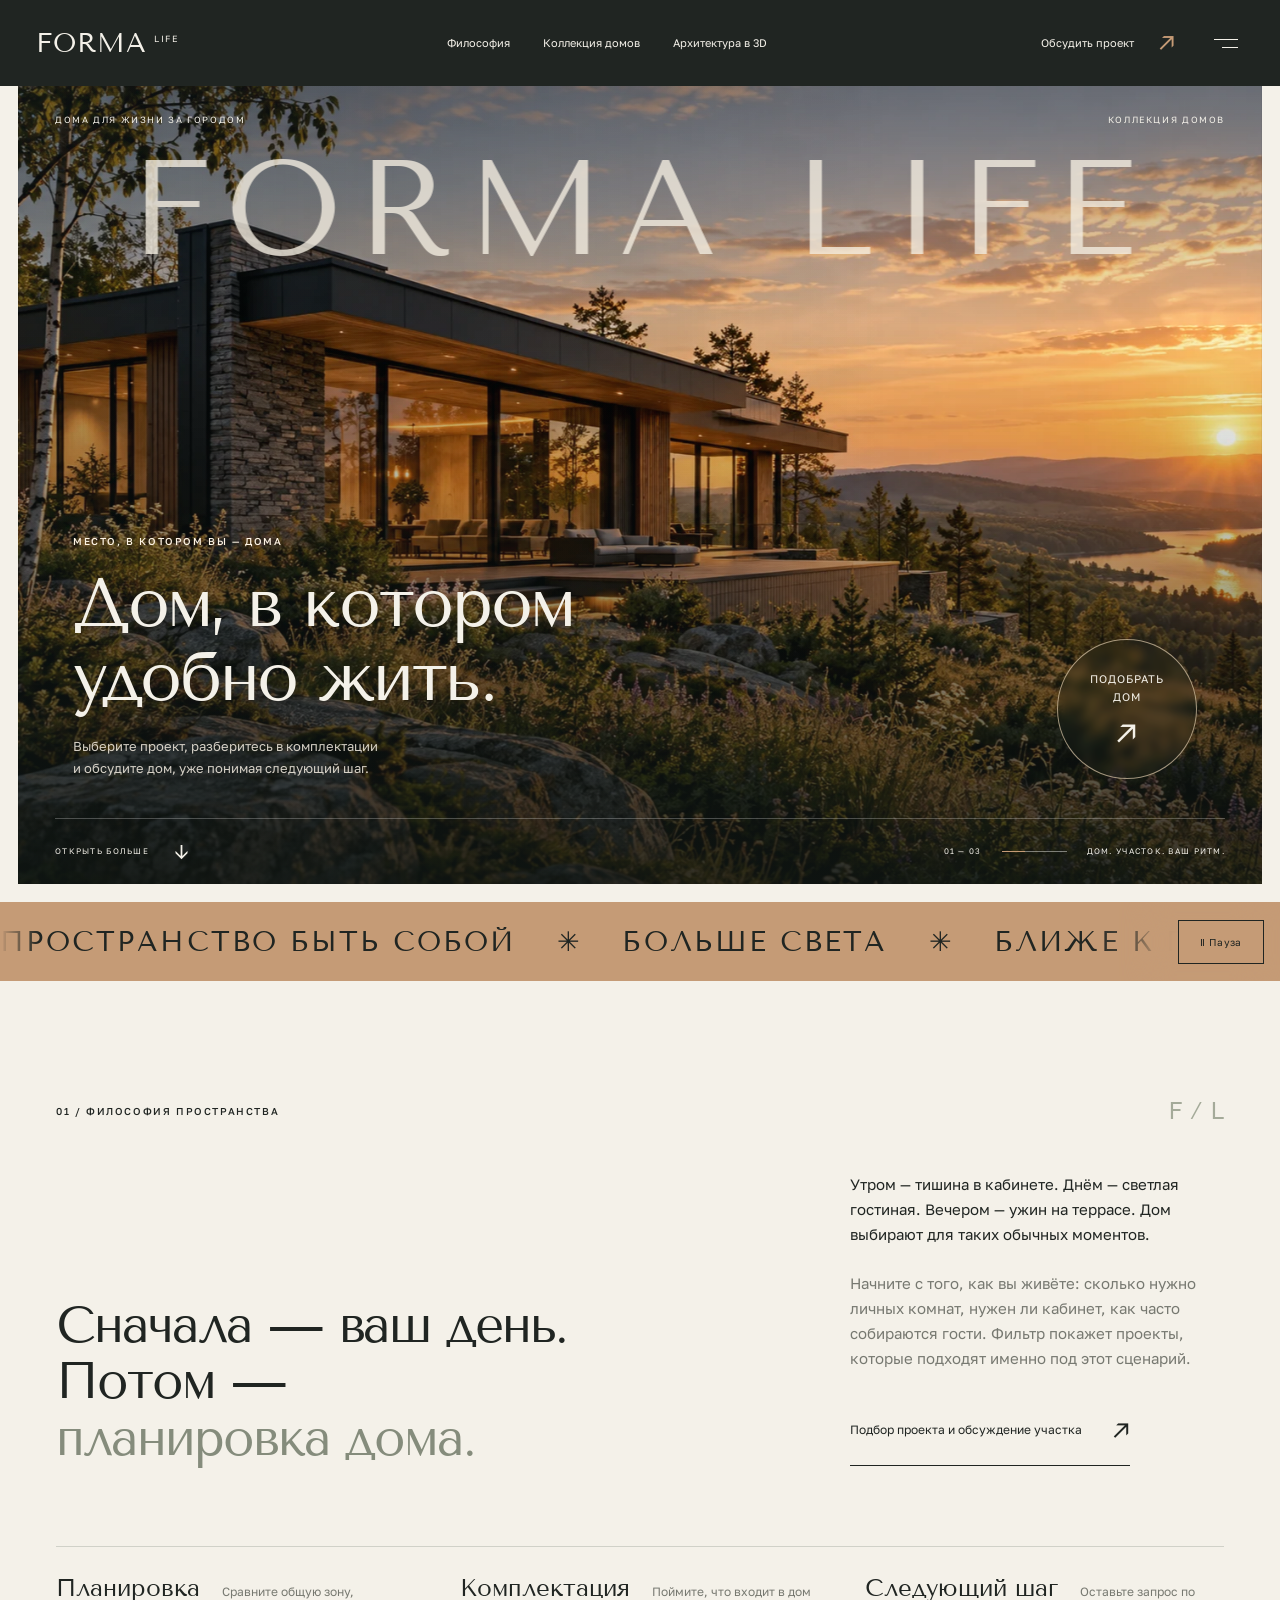
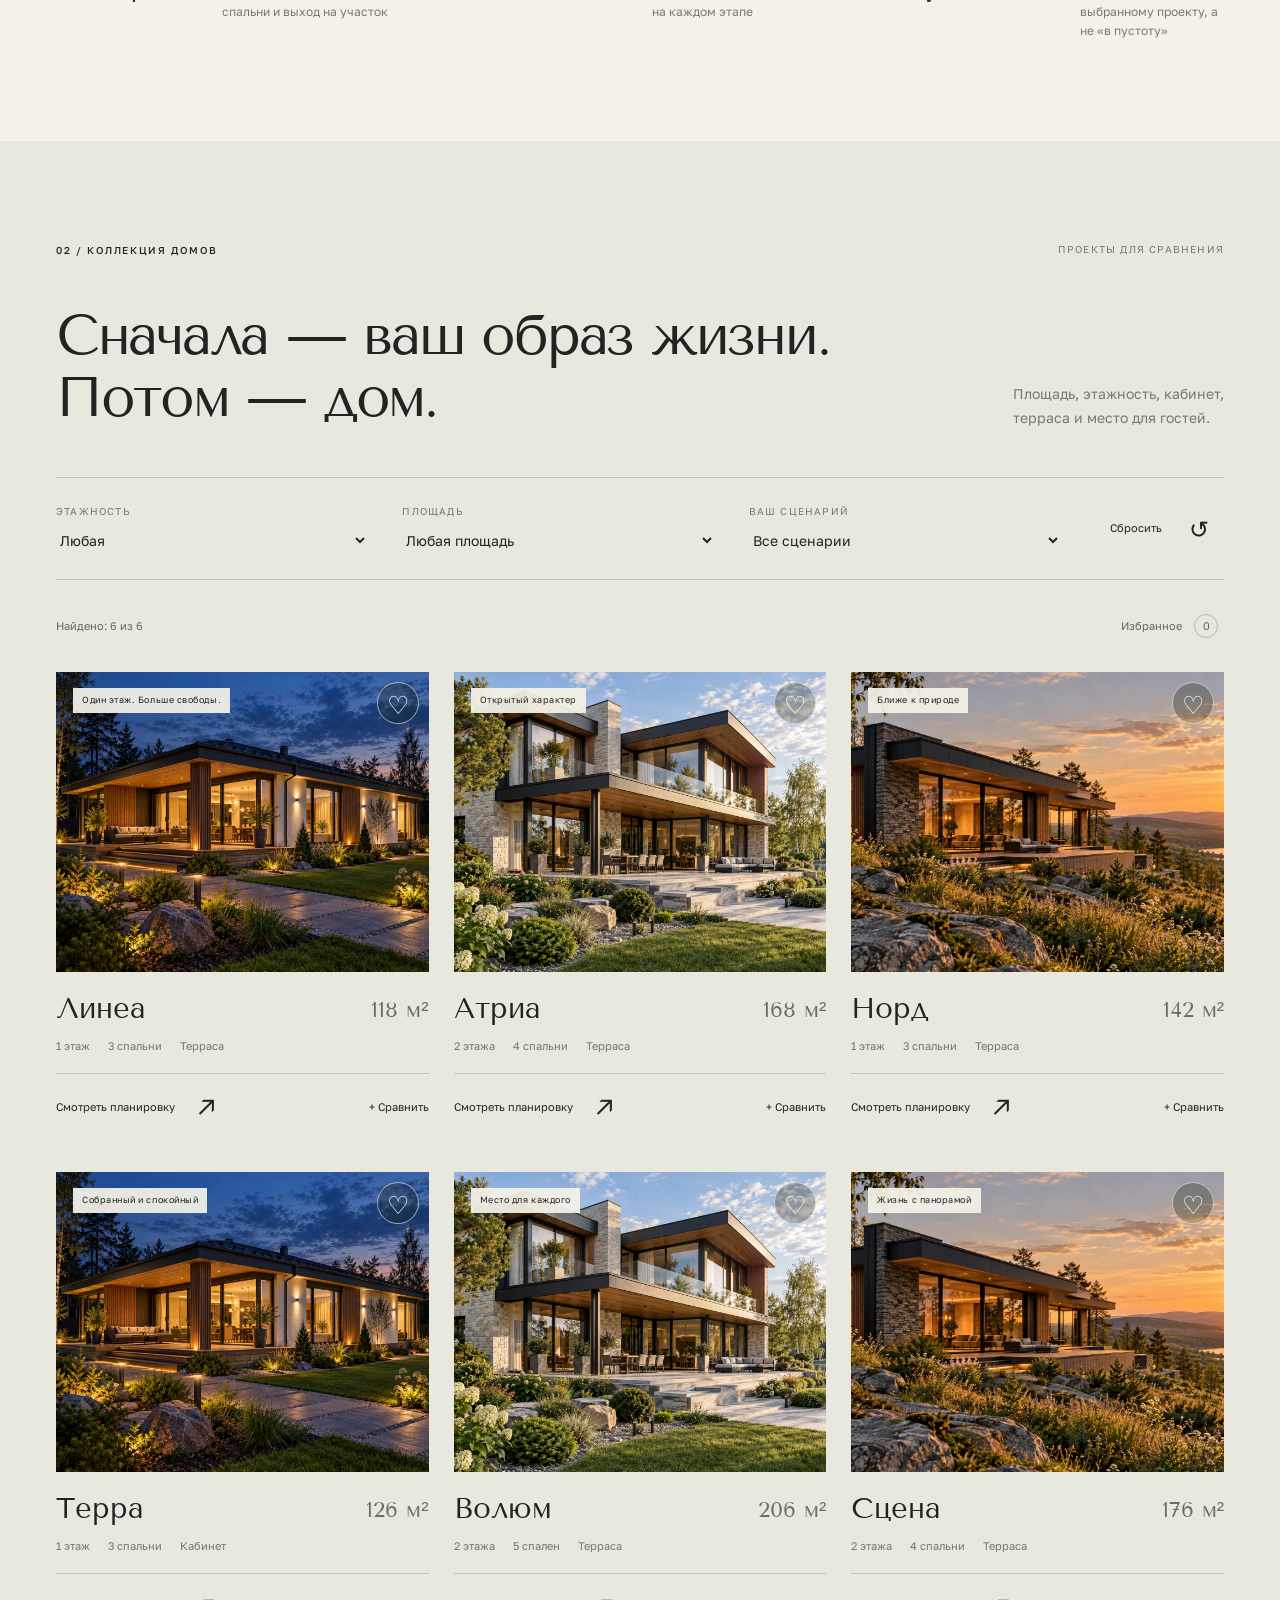
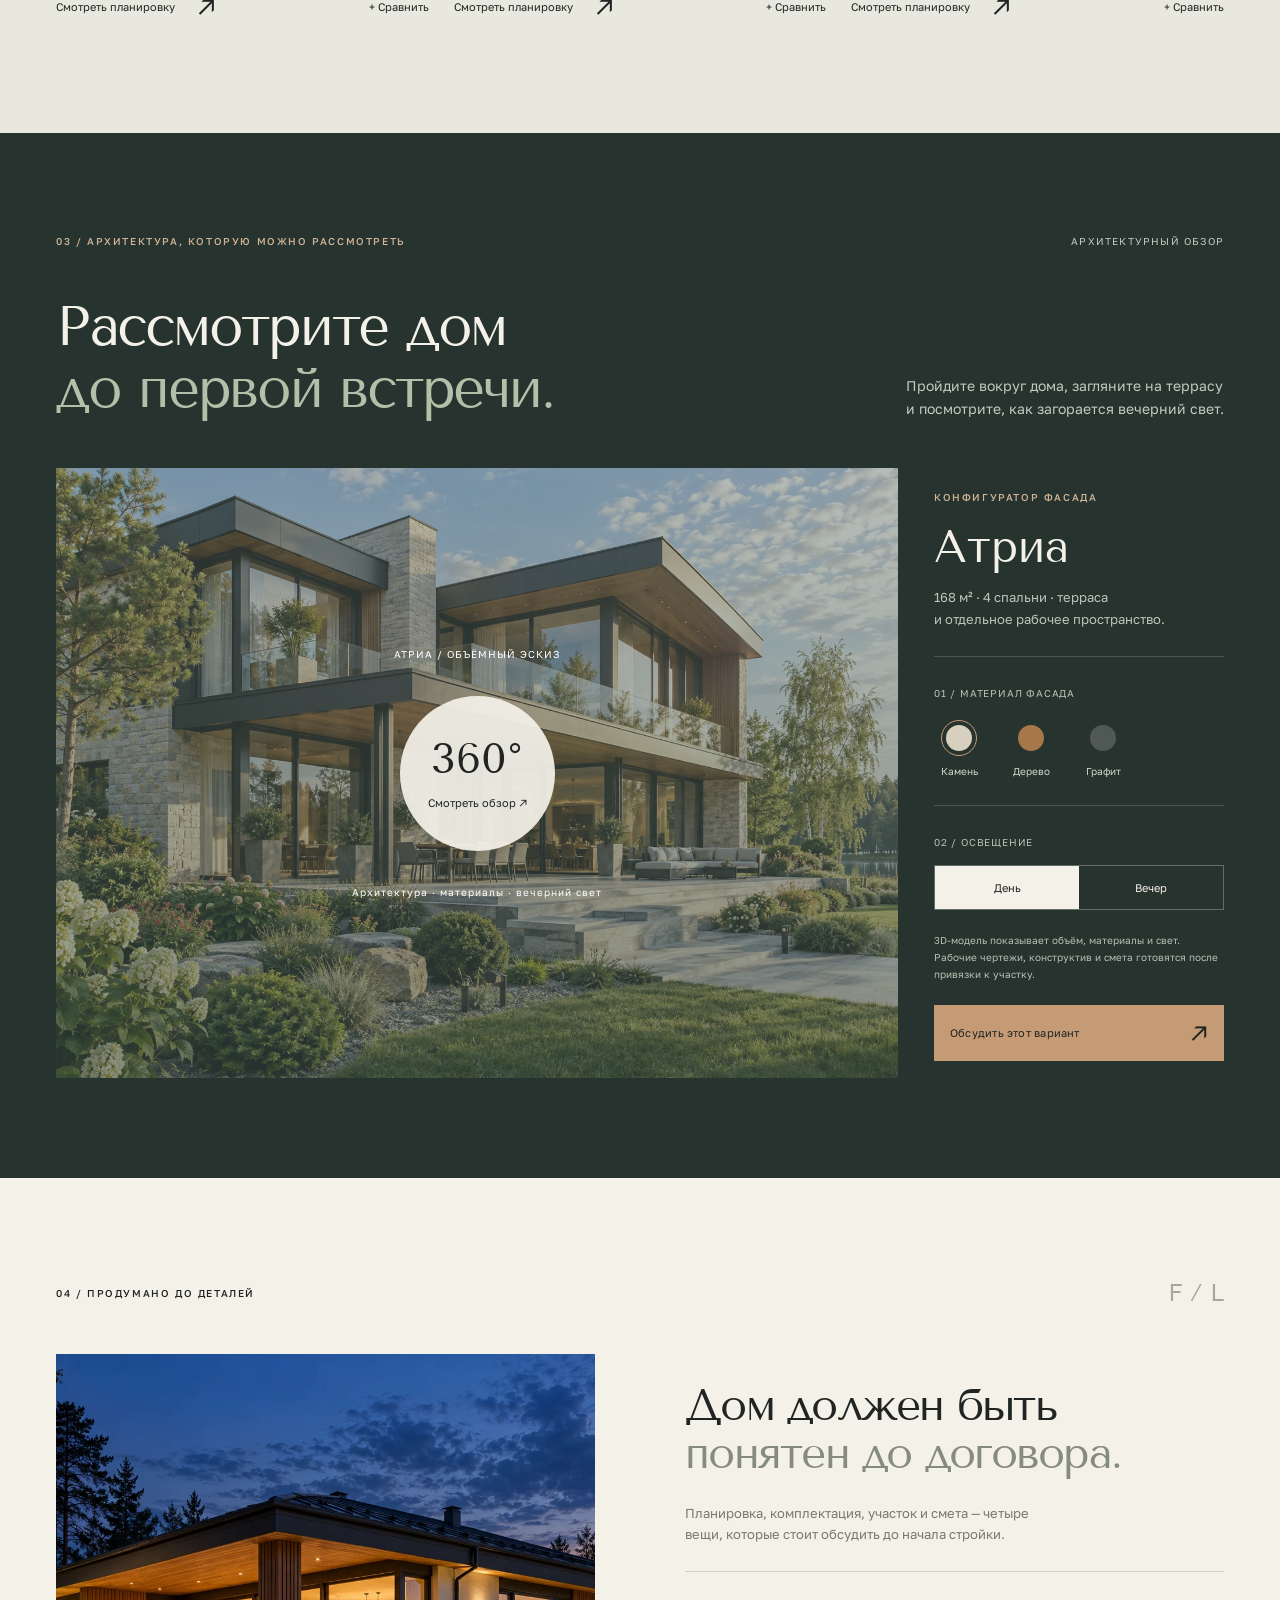
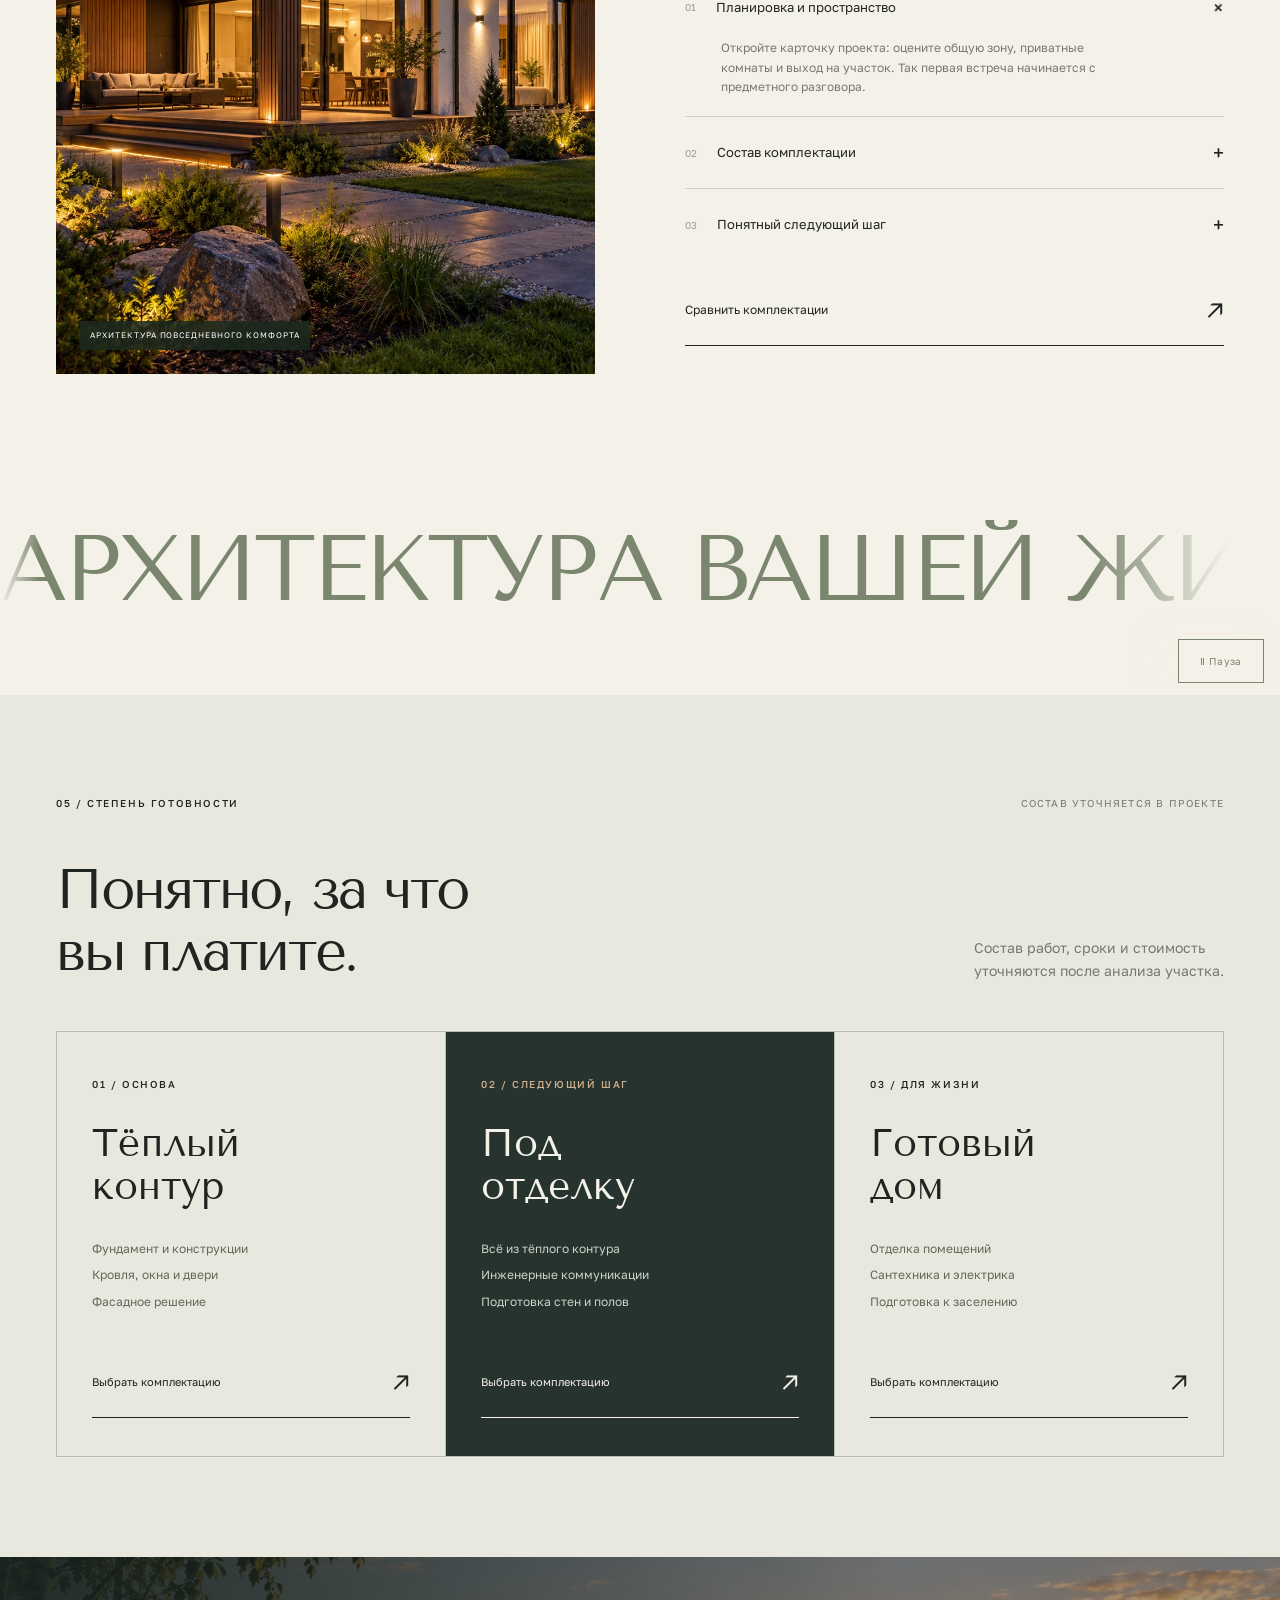
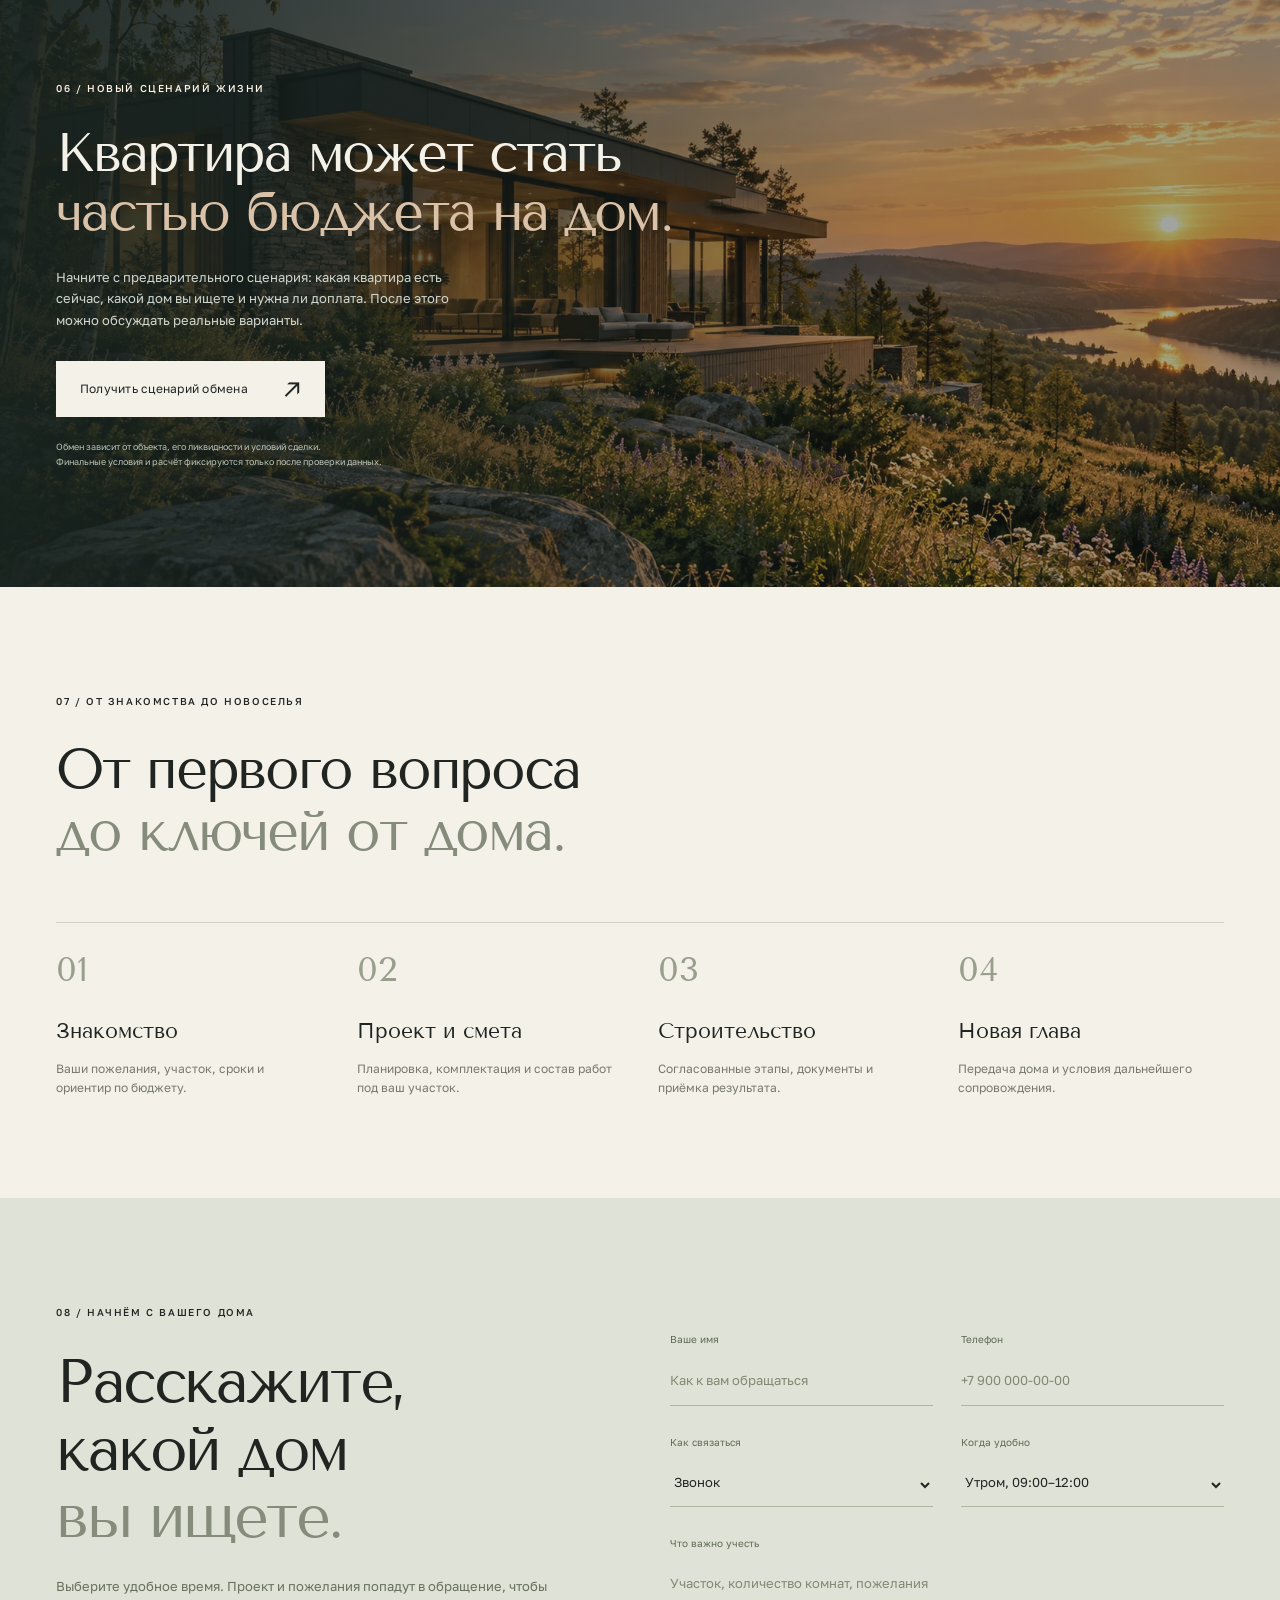
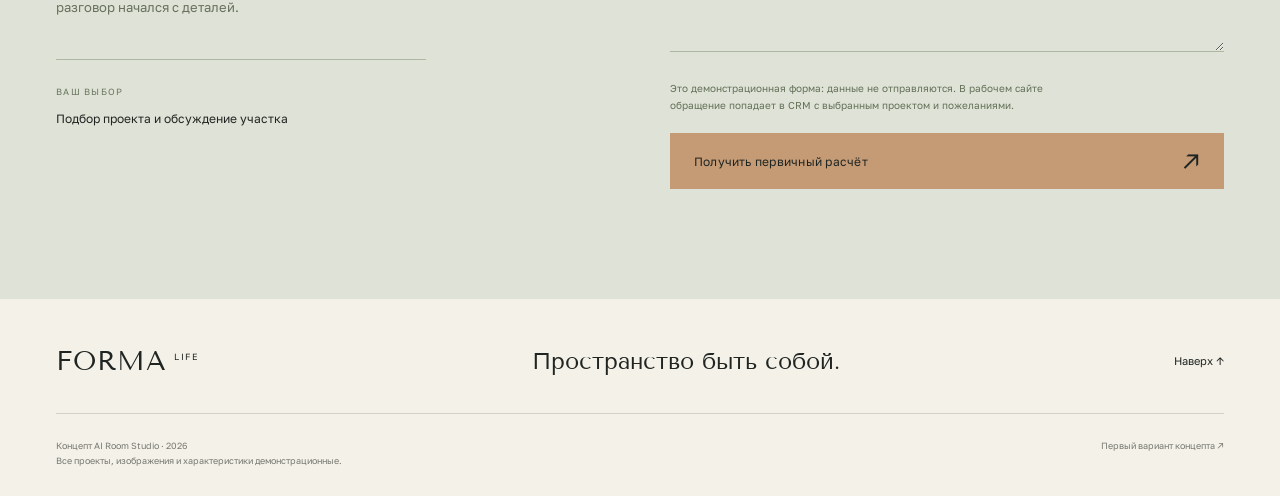
==== index.html @ ab3334e9 "feat: add cinematic architectural 3d tour Co-Authored-By: Codex <noreply@openai.com>" ====
<!doctype html>
<html lang="ru">
<head>
  <meta charset="utf-8"><meta name="viewport" content="width=device-width, initial-scale=1">
  <meta name="description" content="FORMA LIFE — выберите дом по образу жизни, сравните комплектации и рассмотрите фасад в 3D. Демонстрационный концепт AI Room Studio.">
  <meta name="theme-color" content="#202522"><title>FORMA LIFE — пространство быть собой</title>
  <link rel="icon" href="data:image/svg+xml,%3Csvg xmlns='http://www.w3.org/2000/svg' viewBox='0 0 64 64'%3E%3Crect width='64' height='64' fill='%23202522'/%3E%3Cpath d='M18 49V15h30v5H24v10h20v5H24v14Z' fill='%23e1a777'/%3E%3C/svg%3E">
  <link rel="preload" href="fonts/TenorSans-Regular.ttf" as="font" type="font/ttf" crossorigin>
  <link rel="preload" href="fonts/GolosText.ttf" as="font" type="font/ttf" crossorigin>
  <link rel="stylesheet" href="style.css"><link rel="stylesheet" href="motion.css"><link rel="stylesheet" href="cinema.css?v=1"><script src="app.js?v=cinema-1" defer></script><script src="motion.js" defer></script>
</head>
<body>
<a class="skip" href="#main">К содержанию</a>
<header class="header">
  <a class="brand" href="#" aria-label="FORMA LIFE — на главную">FORMA<span>LIFE</span></a>
  <nav class="desktop-nav" aria-label="Основная навигация"><a href="#philosophy">Философия</a><a href="#collection">Коллекция домов</a><a href="#experience">Архитектура в 3D</a></nav>
  <div class="header-actions"><button class="header-cta" data-request="Знакомство с проектом">Обсудить проект <span>↗</span></button><button class="menu-toggle" aria-label="Открыть меню" aria-controls="navDialog"><span></span><span></span></button></div>
</header>
<main id="main">
<section class="hero" aria-labelledby="hero-title">
  <img class="hero-image" src="assets/hero.webp" fetchpriority="high" alt="Современный загородный дом с панорамными окнами, террасой и садом в вечернем свете">
  <div class="hero-shade"></div>
  <div class="hero-top"><span>ДОМА ДЛЯ ЖИЗНИ ЗА ГОРОДОМ</span><span>КОЛЛЕКЦИЯ ДОМОВ</span></div>
  <div class="hero-wordmark" aria-hidden="true">FORMA <i>LIFE</i></div>
  <div class="hero-bottom"><div><span class="eyebrow light">Место, в котором вы — дома</span><h1 id="hero-title">Дом, в котором<br>удобно жить.</h1><p>Выберите проект, разберитесь в комплектации<br>и обсудите дом, уже понимая следующий шаг.</p></div><a class="circle-link" href="#collection"><span>ПОДОБРАТЬ<br>ДОМ</span><b aria-hidden="true">↗</b></a></div>
  <div class="hero-foot"><a href="#philosophy">ОТКРЫТЬ БОЛЬШЕ <span>↓</span></a><span>01 — 03 <i></i> ДОМ. УЧАСТОК. ВАШ РИТМ.</span></div>
</section>
<section id="philosophy" class="philosophy section wrap">
  <div class="section-intro"><span class="eyebrow">01 / Философия пространства</span><span class="section-mark">F / L</span></div>
  <div class="editorial"><h2>Сначала — ваш день.<br>Потом —<br><em>планировка дома.</em></h2><div class="editorial-copy"><p>Утром — тишина в кабинете. Днём — светлая гостиная. Вечером — ужин на террасе. Дом выбирают для таких обычных моментов.</p><p class="muted">Начните с того, как вы живёте: сколько нужно личных комнат, нужен ли кабинет, как часто собираются гости. Фильтр покажет проекты, которые подходят именно под этот сценарий.</p><a class="text-link" href="#collection">Подбор проекта и обсуждение участка <span>↗</span></a></div></div>
  <div class="values"><div><span>Планировка</span><p>Сравните общую зону, спальни и выход на участок</p></div><div><span>Комплектация</span><p>Поймите, что входит в дом на каждом этапе</p></div><div><span>Следующий шаг</span><p>Оставьте запрос по выбранному проекту, а не «в пустоту»</p></div></div>
</section>
<section id="collection" class="collection section">
  <div class="wrap"><div class="section-intro"><span class="eyebrow">02 / Коллекция домов</span><span class="small-note">ПРОЕКТЫ ДЛЯ СРАВНЕНИЯ</span></div>
  <div class="section-heading"><h2>Сначала — ваш образ жизни.<br>Потом — дом.</h2><p>Площадь, этажность, кабинет,<br>терраса и место для гостей.</p></div>
  <form class="filters" id="filterForm"><label>Этажность<select id="floorFilter"><option value="all">Любая</option><option value="1">Один этаж</option><option value="2">Два этажа</option></select></label><label>Площадь<select id="areaFilter"><option value="all">Любая площадь</option><option value="small">До 130 м²</option><option value="medium">130–180 м²</option><option value="large">От 181 м²</option></select></label><label>Ваш сценарий<select id="featureFilter"><option value="all">Все сценарии</option><option value="office">С кабинетом</option><option value="terrace">С террасой</option><option value="guest">С гостевой</option></select></label><button class="filter-reset" type="reset">Сбросить <span>↺</span></button></form>
  <div class="collection-meta"><span id="resultCount" role="status" aria-live="polite">6 проектов</span><button id="savedOnly" aria-pressed="false">Избранное <span id="savedCount">0</span></button></div>
  <div class="project-grid" id="projectGrid"></div><p id="emptyState" class="empty" hidden>Таких проектов пока нет. Измените параметры или сбросьте фильтры.</p>
  </div>
</section>
<section id="experience" class="experience section">
  <div class="wrap"><div class="section-intro"><span class="eyebrow">03 / Архитектура, которую можно рассмотреть</span><span class="small-note">АРХИТЕКТУРНЫЙ ОБЗОР</span></div>
  <div class="section-heading"><h2>Рассмотрите дом<br><em>до первой встречи.</em></h2><p>Пройдите вокруг дома, загляните на террасу<br>и посмотрите, как загорается вечерний свет.</p></div>
  <div class="viewer-layout"><div class="viewer" id="viewer"><img id="viewerFallback" src="assets/house-large.webp" loading="lazy" alt="Пример архитектуры двухэтажного дома перед запуском 3D-эскиза"><div class="viewer-overlay" id="viewerOverlay"><span>АТРИА / ОБЪЁМНЫЙ ЭСКИЗ</span><button id="start3d" class="round-start" aria-label="Запустить 3D-просмотр дома"><b>360°</b><span>Смотреть обзор ↗</span></button><p id="viewerStatus" role="status">Архитектура · материалы · вечерний свет</p></div><div class="viewer-badge" hidden id="viewerBadge">3D / АТРИА <span>Потяните, чтобы повернуть</span></div><div class="tour-story" hidden><span class="tour-kicker">АТРИА / ПРОСТРАНСТВО ДЛЯ ЖИЗНИ</span><span id="tourCaption">01 / Архитектура и сад</span><div class="tour-timeline" aria-hidden="true"><span id="tourProgress"></span></div></div><div class="view-tools" hidden id="viewTools"><button id="rotateLeft" aria-label="Повернуть дом влево">←</button><button id="tour3d" aria-pressed="true">Ⅱ Пауза обзора</button><button id="reset3d" aria-label="Вернуть исходный ракурс">Ракурс</button><button id="rotateRight" aria-label="Повернуть дом вправо">→</button></div></div>
  <div class="config-panel"><span class="eyebrow">Конфигуратор фасада</span><h3>Атриа</h3><p>168 м² · 4 спальни · терраса<br>и отдельное рабочее пространство.</p><div class="config-group"><span>01 / Материал фасада</span><div class="swatches" role="group" aria-label="Выбор фасада"><button data-facade="stone" aria-pressed="true" aria-label="Светлый камень"><i style="--swatch:#d8d0be"></i><span>Камень</span></button><button data-facade="wood" aria-pressed="false" aria-label="Тёплое дерево"><i style="--swatch:#a7774a"></i><span>Дерево</span></button><button data-facade="graphite" aria-pressed="false" aria-label="Графит"><i style="--swatch:#505854"></i><span>Графит</span></button></div></div><div class="config-group"><span>02 / Освещение</span><div class="segmented" role="group" aria-label="Выбор освещения"><button data-light="day" aria-pressed="true">День</button><button data-light="evening" aria-pressed="false">Вечер</button></div></div><p class="model-note">3D-модель показывает объём, материалы и свет. Рабочие чертежи, конструктив и смета готовятся после привязки к участку.</p><button class="btn copper" id="requestConfiguration">Обсудить этот вариант <span>↗</span></button></div></div></div>
</section>
<section class="materials section wrap" id="details"><div class="section-intro"><span class="eyebrow">04 / Продумано до деталей</span><span class="section-mark">F / L</span></div><div class="material-layout"><div class="material-photo"><img src="assets/house-compact.webp" loading="lazy" alt="Одноэтажный дом с натуральной отделкой и камерной террасой"><span>АРХИТЕКТУРА ПОВСЕДНЕВНОГО КОМФОРТА</span></div><div class="material-copy"><h2>Дом должен быть<br><em>понятен до договора.</em></h2><p>Планировка, комплектация, участок и смета — четыре вещи, которые стоит обсудить до начала стройки.</p><div class="detail-list"><details open><summary><span>01</span> Планировка и пространство <b>+</b></summary><p>Откройте карточку проекта: оцените общую зону, приватные комнаты и выход на участок. Так первая встреча начинается с предметного разговора.</p></details><details><summary><span>02</span> Состав комплектации <b>+</b></summary><p>Сравните три уровня готовности. После выбора проекта и анализа участка компания фиксирует состав работ, сроки и стоимость в смете.</p></details><details><summary><span>03</span> Понятный следующий шаг <b>+</b></summary><p>Заявка содержит выбранный проект, комплектацию и ваши пожелания. Специалист видит контекст до звонка, поэтому вам не нужно повторять вводные.</p></details></div><a href="#packages" class="text-link">Сравнить комплектации <span>↗</span></a></div></div></section>
<section id="packages" class="packages section"><div class="wrap"><div class="section-intro"><span class="eyebrow">05 / Степень готовности</span><span class="small-note">Состав уточняется в проекте</span></div><div class="section-heading"><h2>Понятно, за что<br>вы платите.</h2><p>Состав работ, сроки и стоимость<br>уточняются после анализа участка.</p></div><div class="package-grid"><article><span class="eyebrow">01 / Основа</span><h3>Тёплый<br>контур</h3><ul><li>Фундамент и конструкции</li><li>Кровля, окна и двери</li><li>Фасадное решение</li></ul><button data-package="Тёплый контур" class="text-link">Выбрать комплектацию <span>↗</span></button></article><article class="package-highlight"><span class="eyebrow">02 / Следующий шаг</span><h3>Под<br>отделку</h3><ul><li>Всё из тёплого контура</li><li>Инженерные коммуникации</li><li>Подготовка стен и полов</li></ul><button data-package="Под отделку" class="text-link">Выбрать комплектацию <span>↗</span></button></article><article><span class="eyebrow">03 / Для жизни</span><h3>Готовый<br>дом</h3><ul><li>Отделка помещений</li><li>Сантехника и электрика</li><li>Подготовка к заселению</li></ul><button data-package="Готовый дом" class="text-link">Выбрать комплектацию <span>↗</span></button></article></div></div></section>
<section id="exchange" class="exchange"><img src="assets/hero.webp" loading="lazy" alt="Панорамный вид загородного дома с садом"><div class="exchange-copy"><span class="eyebrow light">06 / Новый сценарий жизни</span><h2>Квартира может стать<br><em>частью бюджета на дом.</em></h2><p>Начните с предварительного сценария: какая квартира есть сейчас, какой дом вы ищете и нужна ли доплата. После этого можно обсуждать реальные варианты.</p><button class="btn ivory" data-request="Обмен квартиры на дом">Получить сценарий обмена <span>↗</span></button><small>Обмен зависит от объекта, его ликвидности и условий сделки.<br>Финальные условия и расчёт фиксируются только после проверки данных.</small></div></section>
<section id="journey" class="journey section wrap"><span class="eyebrow">07 / От знакомства до новоселья</span><h2>От первого вопроса<br><em>до ключей от дома.</em></h2><div class="journey-grid"><article><span>01</span><h3>Знакомство</h3><p>Ваши пожелания, участок, сроки и ориентир по бюджету.</p></article><article><span>02</span><h3>Проект и смета</h3><p>Планировка, комплектация и состав работ под ваш участок.</p></article><article><span>03</span><h3>Строительство</h3><p>Согласованные этапы, документы и приёмка результата.</p></article><article><span>04</span><h3>Новая глава</h3><p>Передача дома и условия дальнейшего сопровождения.</p></article></div></section>
<section id="contact" class="contact section"><div class="wrap contact-layout"><div><span class="eyebrow">08 / Начнём с вашего дома</span><h2>Расскажите,<br>какой дом<br><em>вы ищете.</em></h2><p>Выберите удобное время. Проект и пожелания попадут в обращение, чтобы разговор начался с деталей.</p><div class="selection-context"><span>ВАШ ВЫБОР</span><p id="selectionText">Подбор проекта и обсуждение участка</p></div></div><form id="leadForm" class="contact-form"><div class="form-row"><label>Ваше имя<input name="name" autocomplete="given-name" required maxlength="70" placeholder="Как к вам обращаться"></label><label id="contactLabel">Телефон<input name="contact" autocomplete="tel" inputmode="tel" required maxlength="80" placeholder="+7 900 000-00-00"></label></div><div class="form-row"><label>Как связаться<select name="channel" id="channel"><option>Звонок</option><option>MAX</option><option>Telegram</option></select></label><label>Когда удобно<select name="time"><option>Утром, 09:00–12:00</option><option>Днём, 12:00–17:00</option><option>Вечером, 17:00–20:00</option></select></label></div><label>Что важно учесть<textarea name="comment" rows="3" maxlength="1000" placeholder="Участок, количество комнат, пожелания"></textarea></label><p class="form-notice">Это демонстрационная форма: данные не отправляются. В рабочем сайте обращение попадает в CRM с выбранным проектом и пожеланиями.</p><button class="btn copper" type="submit">Получить первичный расчёт <span>↗</span></button><p class="form-error" id="formError" role="alert"></p><div id="leadResult" class="lead-result" role="status" hidden></div></form></div></section>
</main>
<footer class="footer wrap"><div class="footer-top"><a class="brand" href="#">FORMA<span>LIFE</span></a><p>Пространство быть собой.</p><a href="#main">Наверх ↑</a></div><div class="footer-bottom"><p>Концепт AI Room Studio · 2026<br>Все проекты, изображения и характеристики демонстрационные.</p><a href="../index.html">Первый вариант концепта ↗</a></div></footer>
<div class="compare-bar" id="compareBar" hidden><span>Сравнение <b id="compareCount">0</b></span><button id="openCompare">Сравнить проекты ↗</button><button id="clearCompare" aria-label="Очистить сравнение">×</button></div>
<dialog id="navDialog" class="nav-dialog"><button class="close" data-close aria-label="Закрыть меню">×</button><span class="eyebrow">FORMA / LIFE</span><nav aria-label="Мобильное меню"><a href="#philosophy">Философия</a><a href="#collection">Коллекция домов</a><a href="#experience">Архитектура в 3D</a><a href="#packages">Комплектации</a><a href="#contact">Обсудить проект</a></nav></dialog>
<dialog id="projectDialog" class="project-dialog"><button class="close" data-close aria-label="Закрыть карточку">×</button><div id="projectContent"></div></dialog>
<dialog id="compareDialog" class="compare-dialog"><button class="close" data-close aria-label="Закрыть сравнение">×</button><span class="eyebrow">Ваш короткий список</span><h2>Сравните важное.</h2><div id="comparison"></div></dialog>
<div class="toast" role="status" aria-live="polite" id="toast"></div>
</body>
</html>
---- style.css ----
@font-face{font-family:Tenor;src:url('fonts/TenorSans-Regular.ttf') format('truetype');font-display:swap;font-weight:400}@font-face{font-family:Golos;src:url('fonts/GolosText.ttf') format('truetype');font-display:swap;font-weight:100 900}
:root{--ink:#202522;--forest:#26332e;--paper:#f4f1e9;--white:#fffdf7;--copper:#c59b76;--muted:#777971;--line:#d0d1c8;--display:Tenor,sans-serif;--body:Golos,sans-serif}*{box-sizing:border-box}html{scroll-behavior:smooth;scroll-padding-top:85px;scroll-padding-bottom:100px}body{margin:0;background:var(--paper);color:var(--ink);font:400 15px/1.65 var(--body);-webkit-font-smoothing:antialiased}body:has(dialog[open]){overflow:hidden}h1,h2,h3,p{margin:0}h1,h2,h3{font-family:var(--display);font-weight:400;line-height:1.1}h2{font-size:clamp(35px,4.4vw,65px);letter-spacing:-.04em}h3{font-size:30px}em{font-style:normal;color:#858c7c}a{color:inherit;text-decoration:none}button,input,select,textarea{font:inherit;color:inherit}button,a,input,select,textarea{-webkit-tap-highlight-color:transparent}button{cursor:pointer}button{border:0;background:none}img{display:block;width:100%;height:100%;object-fit:cover}button:disabled{cursor:wait;opacity:.65}a,button{touch-action:manipulation}button:focus-visible,a:focus-visible,select:focus-visible,input:focus-visible,textarea:focus-visible,summary:focus-visible{outline:2px solid #a96232;outline-offset:5px}button:hover,a:hover{color:#a45b30}p{max-width:65ch}[hidden]{display:none!important}.wrap{width:min(1320px,calc(100% - 112px));margin-inline:auto}.section{padding-block:100px}.eyebrow{text-transform:uppercase;font-size:10px;font-weight:500;letter-spacing:.16em;line-height:1.6}.eyebrow.light{color:#fff5e6}.small-note{font-size:10px;letter-spacing:.12em;text-transform:uppercase;color:var(--muted)}.section-intro{display:flex;align-items:center;justify-content:space-between;margin-bottom:47px;gap:20px}.section-mark{font:24px var(--display);color:#a4aa99}.section-heading{display:flex;justify-content:space-between;align-items:flex-end;gap:32px;margin-bottom:48px}.section-heading>p{color:var(--muted);font-size:14px}.muted{color:var(--muted)}.skip{position:fixed;top:-100px;left:24px;z-index:100;background:var(--paper);padding:16px}.skip:focus{top:10px}.text-link{display:flex;align-items:center;justify-content:space-between;gap:30px;padding:15px 0;border-bottom:1px solid currentColor;font-size:12px}.text-link span{font-size:24px}.btn{display:inline-flex;align-items:center;justify-content:space-between;gap:35px;min-height:56px;padding:16px 24px;font-size:12px;letter-spacing:.02em;transition:background .2s}.btn span{font-size:24px;line-height:1}.btn.copper{background:var(--copper);color:var(--ink)}.btn.copper:hover{background:#d9b592}.btn.ivory{background:var(--paper);color:var(--ink)}
.header{height:86px;background:var(--ink);color:var(--paper);padding:0 36px;display:flex;align-items:center;justify-content:space-between;gap:25px}.brand{font-family:var(--display);font-size:27px;letter-spacing:.04em;line-height:1;white-space:nowrap;display:inline-flex;align-items:flex-start}.brand span{font:9px var(--body);letter-spacing:.16em;margin:3px 0 0 7px}.desktop-nav{display:flex;gap:33px;font-size:11px}.header-actions{display:flex;align-items:center;gap:27px}.header-cta{font-size:11px;display:flex;align-items:center;gap:24px}.header-cta span{font-size:23px;color:var(--copper)}.menu-toggle{width:36px;height:44px;display:grid;align-content:center;gap:7px}.menu-toggle span{display:block;width:24px;height:1px;background:currentColor}.menu-toggle span+span{width:16px;margin-left:8px}.header a:hover,.header button:hover{color:var(--copper)}
.hero{height:calc(100svh - 102px);min-height:660px;max-height:1100px;margin:0 18px 18px;position:relative;color:var(--paper);background:#30372e;isolation:isolate;overflow:hidden}.hero-image,.hero-shade{position:absolute;inset:0;z-index:-1}.hero-image{object-position:center 58%;animation:hero-arrive 1.4s ease-out both}.hero-shade{background:linear-gradient(180deg,#131b1e60 0%,#121b1e00 30%,#121b1e28 48%,#101613dd 100%),linear-gradient(90deg,#0e191a49,transparent 70%)}.hero-top{display:flex;justify-content:space-between;padding:27px 37px;font-size:9px;letter-spacing:.18em}.hero-wordmark{position:absolute;top:7%;left:50%;transform:translateX(-50%);white-space:nowrap;font:clamp(70px,10.5vw,160px)/1 var(--display);letter-spacing:.11em;color:#f2ece0cc}.hero-wordmark i{font-style:normal}.hero-bottom{position:absolute;left:55px;right:65px;bottom:105px;display:flex;align-items:flex-end;justify-content:space-between;gap:30px}.hero h1{font-size:clamp(53px,5.3vw,80px);letter-spacing:-.035em;margin:14px 0 20px}.hero p{font-size:13px;line-height:1.7;color:#f5eee2db}.circle-link{width:140px;height:140px;border-radius:50%;border:1px solid #e9d3b4a8;background:#1b282526;backdrop-filter:blur(5px);display:flex;flex-direction:column;align-items:center;justify-content:center;gap:12px;text-align:center;font-size:11px;letter-spacing:.09em;transition:background .25s,transform .25s}.circle-link b{font-size:30px;font-weight:400;line-height:1}.circle-link:hover{background:var(--paper);color:var(--ink);transform:rotate(-5deg)}.hero-foot{position:absolute;bottom:0;left:37px;right:37px;border-top:1px solid #ffffff40;height:66px;display:flex;align-items:center;justify-content:space-between;font-size:8px;letter-spacing:.16em}.hero-foot>a{display:flex;gap:25px;align-items:center}.hero-foot>a span{font-size:20px}.hero-foot>span{display:flex;align-items:center;gap:20px}.hero-foot i{display:inline-block;width:65px;height:1px;background:#eeeeea77}.hero-foot i:before{content:'';display:block;width:23px;height:1px;background:var(--copper)}body:has(.hero){border-top:0;background:var(--paper)}.hero:before{content:'';position:fixed;inset:0;z-index:-3;pointer-events:none}.philosophy{padding-top:115px}.editorial{display:grid;grid-template-columns:1.3fr .7fr;gap:100px;align-items:end}.editorial h2{font-size:clamp(37px,4vw,59px)}.editorial-copy>p{margin-bottom:25px}.editorial-copy .text-link{max-width:280px}.values{display:grid;grid-template-columns:repeat(3,1fr);gap:45px;margin-top:80px;border-top:1px solid var(--line);padding-top:26px}.values>div{display:flex;gap:22px;align-items:baseline}.values span{font:24px var(--display);flex-shrink:0}.values p{color:var(--muted);font-size:12px;max-width:180px}
.collection{background:#e9e8df}.filters{display:grid;grid-template-columns:1fr 1fr 1fr auto;border-block:1px solid #c2c7bb;padding:25px 0;gap:34px}.filters label{font-size:10px;color:var(--muted);text-transform:uppercase;letter-spacing:.12em;display:flex;flex-direction:column;gap:8px}.filters select{border:0;background:transparent;width:100%;font-size:14px;letter-spacing:normal;text-transform:none;padding:4px 24px 4px 0;color:var(--ink)}.filter-reset{font-size:11px;display:flex;align-items:center;gap:27px;padding-inline:15px}.filter-reset span{font-size:24px}.collection-meta{display:flex;justify-content:space-between;align-items:center;margin:24px 0;font-size:11px;color:#62685e}.collection-meta button{min-height:44px}.collection-meta button[aria-pressed=true]{color:#7c462d}.collection-meta button span{display:inline-grid;place-items:center;border:1px solid #b5bcac;border-radius:50%;width:24px;height:24px;margin-left:9px}.project-grid{display:grid;grid-template-columns:repeat(3,1fr);gap:40px 25px}.project-card{min-width:0}.project-image{height:300px;position:relative;overflow:hidden;background:#b5bdb1}.project-image img{transition:transform .7s}.project-card:hover .project-image img{transform:scale(1.045)}.project-image .project-open{padding:0;display:block;width:100%;height:100%;text-align:left}.project-label{position:absolute;left:17px;top:16px;font-size:9px;background:#f6f3e8ed;letter-spacing:.06em;padding:5px 9px;pointer-events:none}.save-project{position:absolute;right:10px;top:10px;border:1px solid #f3f2e699;color:white;border-radius:50%;width:42px;height:42px;font-size:25px;background:#17231a4d}.save-project[aria-pressed=true]{background:var(--paper);color:#9c582f}.project-title-row{display:flex;justify-content:space-between;align-items:center;margin:21px 0 12px}.project-title-row h3{font-size:29px}.project-title-row>span{font:22px var(--display);color:#697261}.project-spec{font-size:11px;display:flex;gap:18px;color:#727969}.project-buttons{display:flex;justify-content:space-between;align-items:center;border-top:1px solid #c3c8bb;margin-top:18px;padding-top:7px}.project-buttons button{min-height:44px;padding:5px 0;font-size:11px}.project-buttons .project-open{display:flex;gap:22px;align-items:center}.project-open b{font-size:25px;font-weight:400}.project-buttons button[aria-pressed=true]{color:#8c442c}.empty{text-align:center;padding:50px}
.experience{background:var(--forest);color:var(--paper)}.experience .eyebrow{color:#d1b495}.experience .small-note,.experience .section-heading>p{color:#c1cbbf}.experience em{color:#b3c0a9}.viewer-layout{display:grid;grid-template-columns:1fr 320px;gap:55px;align-items:stretch}.viewer{height:530px;background:#dde1d6;position:relative;overflow:hidden}.viewer>img{opacity:.75}.viewer-overlay{z-index:3;position:absolute;inset:0;background:#15251a55;color:#fff;display:flex;flex-direction:column;align-items:center;justify-content:center;gap:33px;font-size:10px;letter-spacing:.1em}.round-start{width:155px;height:155px;background:#f4f1e9ed;border-radius:50%;color:var(--ink);display:flex;align-items:center;justify-content:center;flex-direction:column;gap:10px}.round-start b{font:43px var(--display)}.round-start span{font-size:11px}.viewer canvas{z-index:1;display:block;width:100%;height:100%;touch-action:pan-y;position:absolute;inset:0;outline-offset:-3px!important}.viewer-badge{z-index:2;position:absolute;top:20px;left:20px;right:20px;pointer-events:none;display:flex;justify-content:space-between;color:#202c23;font-size:10px;background:#f7f4e7db;padding:8px 10px}.viewer-badge>span{font-size:9px;color:#566047}.view-tools{z-index:2;position:absolute;bottom:15px;left:50%;transform:translateX(-50%);display:flex;background:#f7f4e7ee;color:#26382b;white-space:nowrap}.view-tools button{min-height:44px;min-width:44px;font-size:11px}.view-tools button:first-child,.view-tools button:last-child{font-size:22px}.config-panel{padding:15px 0}.config-panel h3{font-size:45px;margin:15px 0}.config-panel>p{font-size:13px;color:#bec6ba}.config-group{border-top:1px solid #f4f1e92c;padding-top:22px;margin-top:26px}.config-group>span{font-size:10px;text-transform:uppercase;letter-spacing:.08em;color:#b7c2b4}.swatches{display:flex;gap:22px;margin-top:17px}.swatches button{display:flex;flex-direction:column;align-items:center;gap:8px;font-size:10px;padding:0;color:#d2d8ce;min-width:50px}.swatches i{display:block;width:34px;height:34px;border-radius:50%;background:var(--swatch);border:4px solid var(--forest);outline:1px solid transparent}.swatches button[aria-pressed=true] i{outline-color:var(--copper)}.segmented{display:flex;border:1px solid #f4f1e94c;margin-top:12px}.segmented button{width:50%;height:43px;font-size:11px;color:var(--paper)}.segmented button[aria-pressed=true]{background:var(--paper);color:var(--ink)}.config-panel .model-note{font-size:10px;line-height:1.7;margin:22px 0;color:#b6c1b4}.config-panel .btn{width:100%;padding-inline:16px;font-size:11px}
.material-layout{display:grid;grid-template-columns:1fr 1fr;gap:90px;align-items:center}.material-photo{position:relative;height:620px;overflow:hidden}.material-photo img{object-position:36% center}.material-photo>span{position:absolute;bottom:24px;left:24px;font-size:8px;letter-spacing:.12em;color:white;background:#1d291edb;padding:8px 10px}.material-copy h2{font-size:clamp(34px,3.4vw,50px)}.material-copy>p{margin:25px 0;color:var(--muted);font-size:13px;max-width:350px}.detail-list details{border-top:1px solid var(--line);padding:19px 0}.detail-list summary{cursor:pointer;list-style:none;display:flex;align-items:center;gap:20px;font-size:13px;min-height:28px}.detail-list summary::-webkit-details-marker{display:none}.detail-list summary>span{font-size:10px;color:#999e8e}.detail-list summary b{font-size:20px;font-weight:400;margin-left:auto}.detail-list details[open] summary b{transform:rotate(45deg)}.detail-list p{font-size:12px;color:var(--muted);padding:14px 15px 0 36px}.material-copy .text-link{margin-top:15px}.packages{background:#e9e8df}.package-grid{display:grid;grid-template-columns:repeat(3,1fr);gap:1px;background:#b7bdad;border:1px solid #b7bdad}.package-grid article{background:#e9e8df;padding:38px 35px}.package-grid h3{font-size:39px;margin:28px 0}.package-grid ul{padding:0;list-style:none;margin-bottom:32px;color:#626959;font-size:12px;line-height:2.2}.package-grid article.package-highlight{background:var(--forest);color:var(--paper)}.package-highlight .eyebrow{color:#d0b190}.package-highlight ul{color:#cbd3c5}.package-grid .text-link{width:100%;font-size:11px;gap:10px}.exchange{position:relative;min-height:630px;color:var(--paper);display:flex;align-items:center;isolation:isolate;background:var(--ink)}.exchange>img{position:absolute;inset:0;z-index:-2;object-position:center 55%}.exchange:after{content:'';position:absolute;inset:0;background:linear-gradient(90deg,#18231ff2,#18231f66 70%);z-index:-1}.exchange-copy{padding:90px max(56px,calc((100vw - 1320px)/2));width:100%}.exchange h2{margin:25px 0;font-size:clamp(35px,4.2vw,61px)}.exchange em{color:#dac2a8}.exchange p{max-width:410px;font-size:13px;color:#d1d8cf;margin-bottom:30px}.exchange small{display:block;color:#b8c1b4;font-size:9px;margin-top:23px}.journey h2{margin:27px 0 60px}.journey-grid{display:grid;grid-template-columns:repeat(4,1fr);gap:35px;border-top:1px solid var(--line);padding-top:25px}.journey-grid article>span{font:35px var(--display);color:#989f8c}.journey-grid h3{font-size:21px;margin:30px 0 15px}.journey-grid p{font-size:12px;color:var(--muted)}
.contact{background:#dfe2d6}.contact-layout{display:grid;grid-template-columns:1fr 1.1fr;gap:110px}.contact h2{margin:25px 0;font-size:clamp(41px,4.8vw,69px)}.contact-layout>div>p{font-size:13px;color:#67705d}.selection-context{border-top:1px solid #aeb7a2;margin-top:40px;padding-top:17px;max-width:370px}.selection-context>span{font-size:9px;letter-spacing:.14em;color:#69765f}.selection-context>p{font-size:12px;margin-top:8px}.contact-form{padding-top:33px}.contact-form label{display:flex;flex-direction:column;gap:12px;font-size:10px;color:#606b57}.form-row{display:grid;grid-template-columns:1fr 1fr;gap:28px}.contact-form input,.contact-form textarea,.contact-form select{border:0;border-bottom:1px solid #adb7a0;background:transparent;padding:10px 0 14px;border-radius:0;font-size:13px;width:100%;color:var(--ink);min-height:44px;margin-bottom:28px}.contact-form input::placeholder,.contact-form textarea::placeholder{color:#818974}.contact-form textarea{resize:vertical}.form-notice{font-size:10px;color:#637158;margin:0 0 20px;max-width:410px}.contact-form .btn{width:100%}.form-error{color:#8f3424;font-size:12px;margin-top:10px}.lead-result{background:#f7f7ed;padding:22px;margin-top:25px;font-size:12px;overflow-wrap:anywhere}.lead-result h3{font-size:22px;margin-bottom:15px}.lead-result p{margin-bottom:6px}.footer{padding-block:48px 27px}.footer-top{display:flex;align-items:center;justify-content:space-between;gap:30px}.footer-top>p{font:23px var(--display)}.footer-top>a:last-child{font-size:11px}.footer-bottom{display:flex;justify-content:space-between;gap:25px;border-top:1px solid var(--line);padding-top:25px;margin-top:38px;color:var(--muted);font-size:9px}.compare-bar{position:fixed;bottom:20px;left:50%;transform:translateX(-50%);background:var(--paper);border:1px solid #b6bcae;z-index:25;box-shadow:0 8px 35px #17201022;display:flex;gap:26px;align-items:center;padding:10px 12px 10px 24px;font-size:12px}.compare-bar>span{white-space:nowrap}.compare-bar b{margin-left:8px}.compare-bar>button{background:var(--forest);color:var(--paper);min-height:44px;padding:10px 17px;white-space:nowrap}.compare-bar>button:last-child{padding:8px;background:none;color:var(--ink);font-size:26px;min-width:44px}.toast{position:fixed;left:50%;bottom:100px;transform:translate(-50%,25px);z-index:60;background:var(--ink);color:var(--paper);padding:14px 23px;pointer-events:none;opacity:0;transition:.2s;max-width:90vw;font-size:12px}.toast.visible{opacity:1;transform:translate(-50%,0)}
dialog{padding:0;border:0;background:var(--paper);color:var(--ink);max-height:90svh;max-width:calc(100% - 32px)}dialog::backdrop{background:#101c16bf;backdrop-filter:blur(5px)}.close{position:absolute;top:13px;right:14px;width:44px;height:44px;background:var(--paper);z-index:3;font-size:30px;line-height:1}.nav-dialog{width:580px;padding:50px}.nav-dialog nav{display:flex;flex-direction:column;gap:22px;margin-top:40px}.nav-dialog nav a{font:clamp(22px,4vw,35px) var(--display)}.project-dialog{width:1030px}.project-dialog-grid{display:grid;grid-template-columns:1fr 1fr}.modal-photo{min-height:520px;position:relative;background:#bbc3b4}.modal-photo>img{position:absolute;inset:0}.modal-photo .plan{position:absolute;inset:0;width:100%;height:100%;padding:28px;display:none;background:#e8eadf}.modal-photo.plan-active>.plan{display:block}.modal-copy{padding:58px 40px 40px}.modal-copy h2{margin:12px 0;font-size:42px}.modal-copy p{font-size:13px;color:var(--muted);margin-bottom:20px}.modal-spec{display:flex;gap:20px;padding:20px 0;border-block:1px solid var(--line);font-size:12px;margin-bottom:20px}.modal-copy .btn{width:100%;margin-top:15px}.plan-switch{display:flex;gap:10px;margin:20px 0}.plan-switch button{min-height:42px;border:1px solid #aeb8a3;padding:8px 15px;font-size:11px}.plan-switch button[aria-pressed=true]{background:var(--forest);color:var(--paper)}.modal-copy .small-note{font-size:9px;text-transform:none;letter-spacing:0}.compare-dialog{width:950px;padding:55px 40px}.compare-dialog h2{font-size:40px;margin:20px 0 35px}.comparison-scroll{overflow-x:auto}.comparison-table{border-collapse:collapse;min-width:460px;width:100%;font-size:12px}.comparison-table th,.comparison-table td{padding:18px 12px;text-align:left;border-bottom:1px solid var(--line)}.comparison-table th{font-family:var(--display);font-size:17px}.comparison-table td:first-child{color:var(--muted)}.comparison-table button{text-align:left;min-height:44px;font-size:11px;color:#8a4e2c;padding:0}.comparison-table tr:last-child td{border-bottom:0}
@keyframes hero-arrive{from{transform:scale(1.04);filter:brightness(.8)}to{transform:scale(1);filter:brightness(1)}}
@media(min-width:1700px){.hero-bottom{left:6vw;right:6vw}.hero{min-height:780px}}
@media(max-width:1100px){.wrap{width:calc(100% - 64px)}.desktop-nav{gap:18px}.editorial{gap:45px}.values>div{display:block}.values p{margin-top:12px}.project-image{height:240px}.viewer-layout{gap:25px;grid-template-columns:1fr 265px}.material-layout{gap:40px}.material-photo{height:560px}.contact-layout{gap:55px}.exchange-copy{padding-inline:32px}.package-grid article{padding:28px 22px}}
@media(max-width:800px){.section{padding-block:72px}.header{height:75px;padding-inline:24px}.desktop-nav{display:none}.hero{height:780px;min-height:0;margin:0 12px 12px}.hero-wordmark{font-size:11vw;top:9%}.hero-bottom{left:32px;right:32px;bottom:115px}.hero-top{padding-inline:25px}.hero h1{font-size:57px}.circle-link{width:115px;height:115px}.hero-foot{left:25px;right:25px}.hero-foot>span{font-size:7px}.editorial{grid-template-columns:1fr;gap:35px}.editorial-copy{max-width:510px}.values{margin-top:45px;gap:25px}.section-heading{align-items:flex-start}.section-heading>p{max-width:180px}.filters{gap:18px}.filter-reset{font-size:0;padding:0}.filter-reset span{font-size:24px}.project-grid{grid-template-columns:repeat(2,1fr)}.project-image{height:265px}.viewer-layout{grid-template-columns:1fr}.viewer{height:480px}.config-panel{display:grid;grid-template-columns:1fr 1fr;column-gap:35px}.config-panel>.eyebrow{grid-column:1/-1}.config-panel>h3{margin-bottom:5px}.config-panel>p{grid-column:1/-1}.config-panel .model-note{grid-column:1/-1}.config-panel>.btn{grid-column:1/-1}.material-layout{grid-template-columns:1fr}.material-photo{height:450px}.material-copy{max-width:550px}.package-grid{grid-template-columns:1fr}.package-grid article{display:grid;grid-template-columns:1fr 1fr;gap:10px 30px;padding:30px}.package-grid article>.eyebrow{grid-column:1/-1}.package-grid h3{margin:10px 0}.package-grid ul{margin:10px 0}.package-grid .text-link{grid-column:1/-1}.journey-grid{grid-template-columns:1fr 1fr;gap:40px}.contact-layout{grid-template-columns:1fr}.contact h2 br:nth-child(2){display:none}.footer-top>p{font-size:16px}}
@media(max-width:520px){.wrap{width:calc(100% - 40px)}.header{padding-inline:20px;height:72px;gap:10px}.brand{font-size:24px}.brand span{font-size:8px}.header-actions{gap:14px}.header-cta{font-size:9px;gap:8px}.header-cta span{font-size:19px}.menu-toggle{width:28px}.hero{height:calc(100svh - 84px);min-height:650px;margin-inline:8px}.hero-top{font-size:7px;padding:20px 15px;gap:20px}.hero-top span:last-child{white-space:nowrap}.hero-wordmark{top:11%;font-size:11.5vw;letter-spacing:.08em}.hero-image{object-position:58% center}.hero-bottom{left:22px;right:22px;bottom:105px;gap:8px}.hero-bottom>div{width:100%}.hero h1{font-size:clamp(37px,10vw,52px);margin-top:16px;letter-spacing:-.06em}.hero .eyebrow{font-size:8px}.hero p{font-size:11px}.circle-link{position:absolute;right:0;bottom:-69px;width:auto;height:47px;border-radius:0;flex-direction:row;font-size:8px;gap:15px;padding:0 14px;background:#192c2599}.circle-link b{font-size:24px}.circle-link span br{display:none}.hero-foot{height:65px;left:22px;right:22px}.hero-foot>span{display:none}.hero-foot>a{font-size:7px;gap:12px}.section-intro{margin-bottom:32px}.section-intro .small-note{font-size:8px;max-width:95px;text-align:right}.section-mark{font-size:21px}.section-heading{display:block;margin-bottom:32px}.section-heading>p{margin-top:24px;max-width:none;font-size:12px}.section-heading>p br{display:none}h2{font-size:35px}.editorial h2{font-size:33px}.editorial-copy{font-size:13px}.values{gap:13px}.values span{font-size:19px}.values p{font-size:10px;line-height:1.6}.filters{grid-template-columns:1fr 1fr;gap:20px 24px;padding:21px 0}.filters label{font-size:8px}.filters select{font-size:12px}.filter-reset{font-size:11px;justify-content:flex-end;align-self:end}.project-grid{grid-template-columns:1fr;gap:34px}.project-image{height:300px}.project-spec{font-size:11px}.project-title-row h3{font-size:30px}.viewer{height:355px}.viewer-badge{font-size:8px;left:10px;right:10px;top:10px}.viewer-badge span{font-size:7px}.viewer-overlay{gap:25px}.round-start{width:130px;height:130px}.round-start b{font-size:36px}.config-panel{gap:0 18px}.config-panel h3{font-size:34px}.config-group>span{font-size:8px}.swatches{gap:5px}.swatches button{min-width:42px;font-size:9px}.swatches i{width:31px;height:31px}.config-panel .btn{min-height:55px}.material-photo{height:390px}.material-photo>span{font-size:7px;left:13px;bottom:17px}.material-copy h2{font-size:35px}.package-grid article{padding:28px 23px;grid-template-columns:1fr}.package-grid h3{font-size:31px}.package-grid h3 br{display:none}.package-grid ul{margin:10px 0 14px}.exchange{min-height:575px}.exchange-copy{padding:65px 24px}.exchange h2{font-size:34px}.exchange p{font-size:12px}.exchange small{font-size:8px}.journey-grid{gap:32px 20px}.journey-grid h3{font-size:18px;margin-top:15px}.journey-grid p{font-size:11px}.journey h2{margin-bottom:40px}.contact-layout{gap:12px}.contact h2{font-size:47px}.contact h2 br:nth-child(2){display:block}.form-row{grid-template-columns:1fr;gap:0}.contact-form input,.contact-form select,.contact-form textarea{font-size:16px}.footer-top{flex-wrap:wrap;gap:24px}.footer-top>p{order:3;flex-basis:100%;font-size:20px}.footer-top>a:last-child{margin-left:auto}.footer-bottom{display:block;font-size:9px}.footer-bottom>a{display:inline-block;margin-top:20px;padding-block:6px}.compare-bar{bottom:10px;gap:8px;width:calc(100% - 20px);padding-left:14px;font-size:10px}.compare-bar>button{font-size:10px;padding-inline:10px}.compare-bar>button:nth-child(2){flex:1}.compare-bar>button:last-child{min-width:36px}.nav-dialog{padding:40px 28px}.nav-dialog nav a{font-size:27px}.project-dialog-grid{grid-template-columns:1fr}.modal-photo{min-height:280px}.modal-copy{padding:29px 24px}.modal-copy h2{font-size:34px}.modal-photo .plan{padding:15px}.compare-dialog{padding:52px 22px 25px}.compare-dialog h2{font-size:28px}.section{padding-block:65px}}
@media(prefers-reduced-motion:reduce){html{scroll-behavior:auto}*,*:before,*:after{animation:none!important;transition:none!important}.project-card:hover .project-image img{transform:none}}
---- motion.css ----
/* FORMA LIFE: typography in motion */
.motion-ribbon{position:relative;overflow:hidden;isolation:isolate;width:100%;--ribbon-bg:var(--copper);background:var(--ribbon-bg);color:var(--ink)}
.ribbon-viewport{overflow:hidden;mask-image:linear-gradient(90deg,transparent,#000 3%,#000 85%,transparent 96%);padding-right:115px}
.ribbon-belt{display:flex;width:max-content;animation:life-marquee 42s linear infinite;will-change:transform}
.ribbon-group{display:flex;align-items:center;gap:42px;padding:23px 42px 23px 0;flex-shrink:0}
.ribbon-group span{font:400 clamp(20px,2.15vw,33px)/1.2 var(--display);letter-spacing:.075em;white-space:nowrap}
.ribbon-group i{font-size:27px;line-height:1;font-style:normal;font-weight:300}
.ribbon-reverse .ribbon-belt{animation-direction:reverse;animation-duration:55s}
.ribbon-editorial{--ribbon-bg:var(--paper);padding:16px 0 47px;color:#7b866f}
.ribbon-editorial .ribbon-group{gap:60px;padding-right:60px}
.ribbon-editorial .ribbon-group span{font-size:clamp(46px,7.3vw,110px);letter-spacing:-.045em}
.ribbon-editorial .ribbon-group span:nth-of-type(2){color:transparent;-webkit-text-stroke:1px #7b866f}
.ribbon-editorial .ribbon-group i{font-size:47px;color:var(--copper)}
.motion-toggle{position:absolute;z-index:2;right:16px;top:50%;transform:translateY(-50%);min-height:44px;min-width:86px;padding:8px 12px;font:400 10px var(--body);letter-spacing:.04em;background:var(--ribbon-bg);border:1px solid currentColor;color:inherit;box-shadow:-18px 0 25px 12px var(--ribbon-bg)}
.ribbon-editorial .motion-toggle{top:auto;bottom:12px;transform:none}
.motion-toggle:disabled{cursor:default;opacity:.8}
.motion-ribbon:hover .ribbon-belt,.motion-ribbon:focus-within .ribbon-belt,.motion-offscreen .ribbon-belt,.motion-paused .ribbon-belt,.motion-hidden .ribbon-belt{animation-play-state:paused}
@keyframes life-marquee{from{transform:translate3d(0,0,0)}to{transform:translate3d(-50%,0,0)}}
.hero-image{animation:life-breathe 26s ease-in-out infinite alternate;transform-origin:60% 55%;will-change:transform}
@keyframes life-breathe{from{transform:scale(1.015)}to{transform:scale(1.075)}}
.hero-wordmark{animation:life-wordmark 1.4s cubic-bezier(.2,.7,.2,1) both}
@keyframes life-wordmark{from{opacity:0;filter:blur(7px);transform:translate(-50%,20px)}to{opacity:1;filter:blur(0);transform:translate(-50%,0)}}
.hero-bottom>div{animation:life-rise 1s .22s cubic-bezier(.2,.7,.2,1) both}
.hero-bottom .circle-link{animation:life-fade 1s .55s ease both}
@keyframes life-rise{from{opacity:0;transform:translateY(25px)}to{opacity:1;transform:translateY(0)}}
@keyframes life-fade{from{opacity:0}to{opacity:1}}
.hero-foot>a span{animation:life-arrow 2.6s ease-in-out infinite}
@keyframes life-arrow{0%,100%{transform:translateY(-3px)}50%{transform:translateY(5px)}}
.btn,.text-link,.package-grid article,.project-title-row>span,.save-project,.swatches i{transition:background .3s ease,color .3s ease,transform .4s cubic-bezier(.2,.7,.2,1),outline-color .3s}
.btn span,.text-link span,.project-open b,.header-cta span{display:inline-block;transition:transform .4s cubic-bezier(.2,.7,.2,1)}
@media(hover:hover){.btn:hover span,.text-link:hover span,.project-open:hover b,.header-cta:hover span{transform:translate(4px,-4px)}.package-grid article:hover{background:#e0e2d6}.package-grid article.package-highlight:hover{background:#31463b}.project-card:hover .project-title-row>span{transform:translateX(-5px)}.swatches button:hover i{transform:scale(1.13)}.save-project:hover{transform:scale(1.08)}}
.desktop-nav a{position:relative}.desktop-nav a:after{content:'';position:absolute;bottom:-7px;left:0;right:0;height:1px;background:var(--copper);transform:scaleX(0);transform-origin:left;transition:transform .3s}.desktop-nav a:hover:after{transform:scaleX(1)}
dialog[open]{animation:life-dialog .32s cubic-bezier(.2,.7,.2,1)}
@keyframes life-dialog{from{opacity:0;transform:translateY(14px) scale(.985)}to{opacity:1;transform:translateY(0) scale(1)}}
.motion-paused *, .motion-hidden .hero *, .hero.motion-offscreen *{animation-play-state:paused!important}
.motion-paused dialog[open],.motion-paused .hero-wordmark,.motion-paused .hero-bottom>div,.motion-paused .hero-bottom .circle-link{animation:none!important}
.motion-reduced .ribbon-belt{animation:none!important;width:100%;transform:none!important}
.motion-reduced .ribbon-group{flex-wrap:wrap;justify-content:center;gap:14px;padding:20px}
.motion-reduced .ribbon-group+ .ribbon-group{display:none}
.motion-reduced .ribbon-group span{white-space:normal;text-align:center}
.motion-reduced .ribbon-viewport{padding:0;mask-image:none}
.motion-reduced .motion-ribbon{padding-bottom:48px}
.motion-reduced .motion-toggle{top:auto;bottom:7px;transform:none;box-shadow:none}
@media(max-width:600px){.ribbon-group{gap:26px;padding:21px 26px 21px 0}.ribbon-belt{animation-duration:35s}.ribbon-group span{font-size:21px}.ribbon-group i{font-size:21px}.motion-toggle{font-size:9px;min-width:73px;right:10px;padding-inline:9px}.ribbon-editorial{padding-block:0 45px}.ribbon-editorial .ribbon-group{gap:32px;padding-right:32px}.ribbon-editorial .ribbon-group span{font-size:52px}.ribbon-editorial .ribbon-group i{font-size:30px}.ribbon-editorial .motion-toggle{bottom:10px}}
@media(prefers-reduced-motion:reduce){*,*:before,*:after{animation:none!important;transition:none!important;scroll-behavior:auto!important}.hero-image,.hero-bottom>div{transform:none!important}.hero-wordmark{transform:translateX(-50%)!important;filter:none!important}.ribbon-belt{animation:none!important}.ribbon-group span{font-size:20px!important}.ribbon-group i{font-size:20px!important}}
---- cinema.css ----
/* Cinematic architecture: controls stay outside the primary sightline. */
.viewer-layout{grid-template-columns:minmax(0,1fr) 290px;gap:36px}
.viewer{height:610px;background:#c9d5cb;isolation:isolate}
.viewer-badge{top:24px;left:26px;right:26px;background:transparent;padding:0;color:#29382e;letter-spacing:.12em;font-size:11px}
.viewer-badge>span{color:#445346;font-size:10px;letter-spacing:.025em}
.tour-story{position:absolute;z-index:2;left:26px;right:26px;bottom:76px;pointer-events:none;color:#f4f1e9;text-shadow:0 1px 12px #142a28}
.tour-kicker{display:block;font-size:8px;letter-spacing:.17em;margin-bottom:9px}
#tourCaption{font-family:var(--display);font-size:25px;letter-spacing:-.025em}
.tour-timeline{width:180px;height:2px;background:#f4f1e945;margin-top:14px;overflow:hidden}
#tourProgress{display:block;height:100%;background:#e7c99e;transform:scaleX(0);transform-origin:left;will-change:transform}
.view-tools{bottom:18px;padding:3px;border:1px solid #f5f1e566;background:#f2f1e5e8;backdrop-filter:blur(12px);box-shadow:0 5px 25px #142a2818;gap:1px}
.view-tools button{padding:0 14px;min-height:40px}
.view-tools button:first-child,.view-tools button:last-child{padding-inline:10px}
#tour3d{min-width:135px;font-size:10px;letter-spacing:.025em;border-inline:1px solid #22342816}
#tour3d:disabled{opacity:.5;cursor:default}
#reset3d{font-size:10px;min-width:66px;border-right:1px solid #22342816}
.viewer canvas:focus-visible{outline:2px solid #e7c99e}
.viewer-overlay{background:linear-gradient(#172c2944,#172c2977)}
@media(max-width:1100px){.viewer-layout{grid-template-columns:minmax(0,1fr) 250px;gap:28px}.viewer{height:540px}}
@media(max-width:800px){.viewer-layout{grid-template-columns:1fr}.viewer{height:560px}}
@media(max-width:520px){.viewer{height:420px}.viewer-badge{left:16px;right:16px;top:16px;font-size:9px}.viewer-badge>span{font-size:8px}.tour-story{left:18px;right:18px;bottom:74px}#tourCaption{font-size:22px}.tour-kicker{font-size:7px}.tour-timeline{width:125px}.view-tools{bottom:16px}.view-tools button{padding-inline:10px}#tour3d{min-width:124px}#reset3d{min-width:55px}}
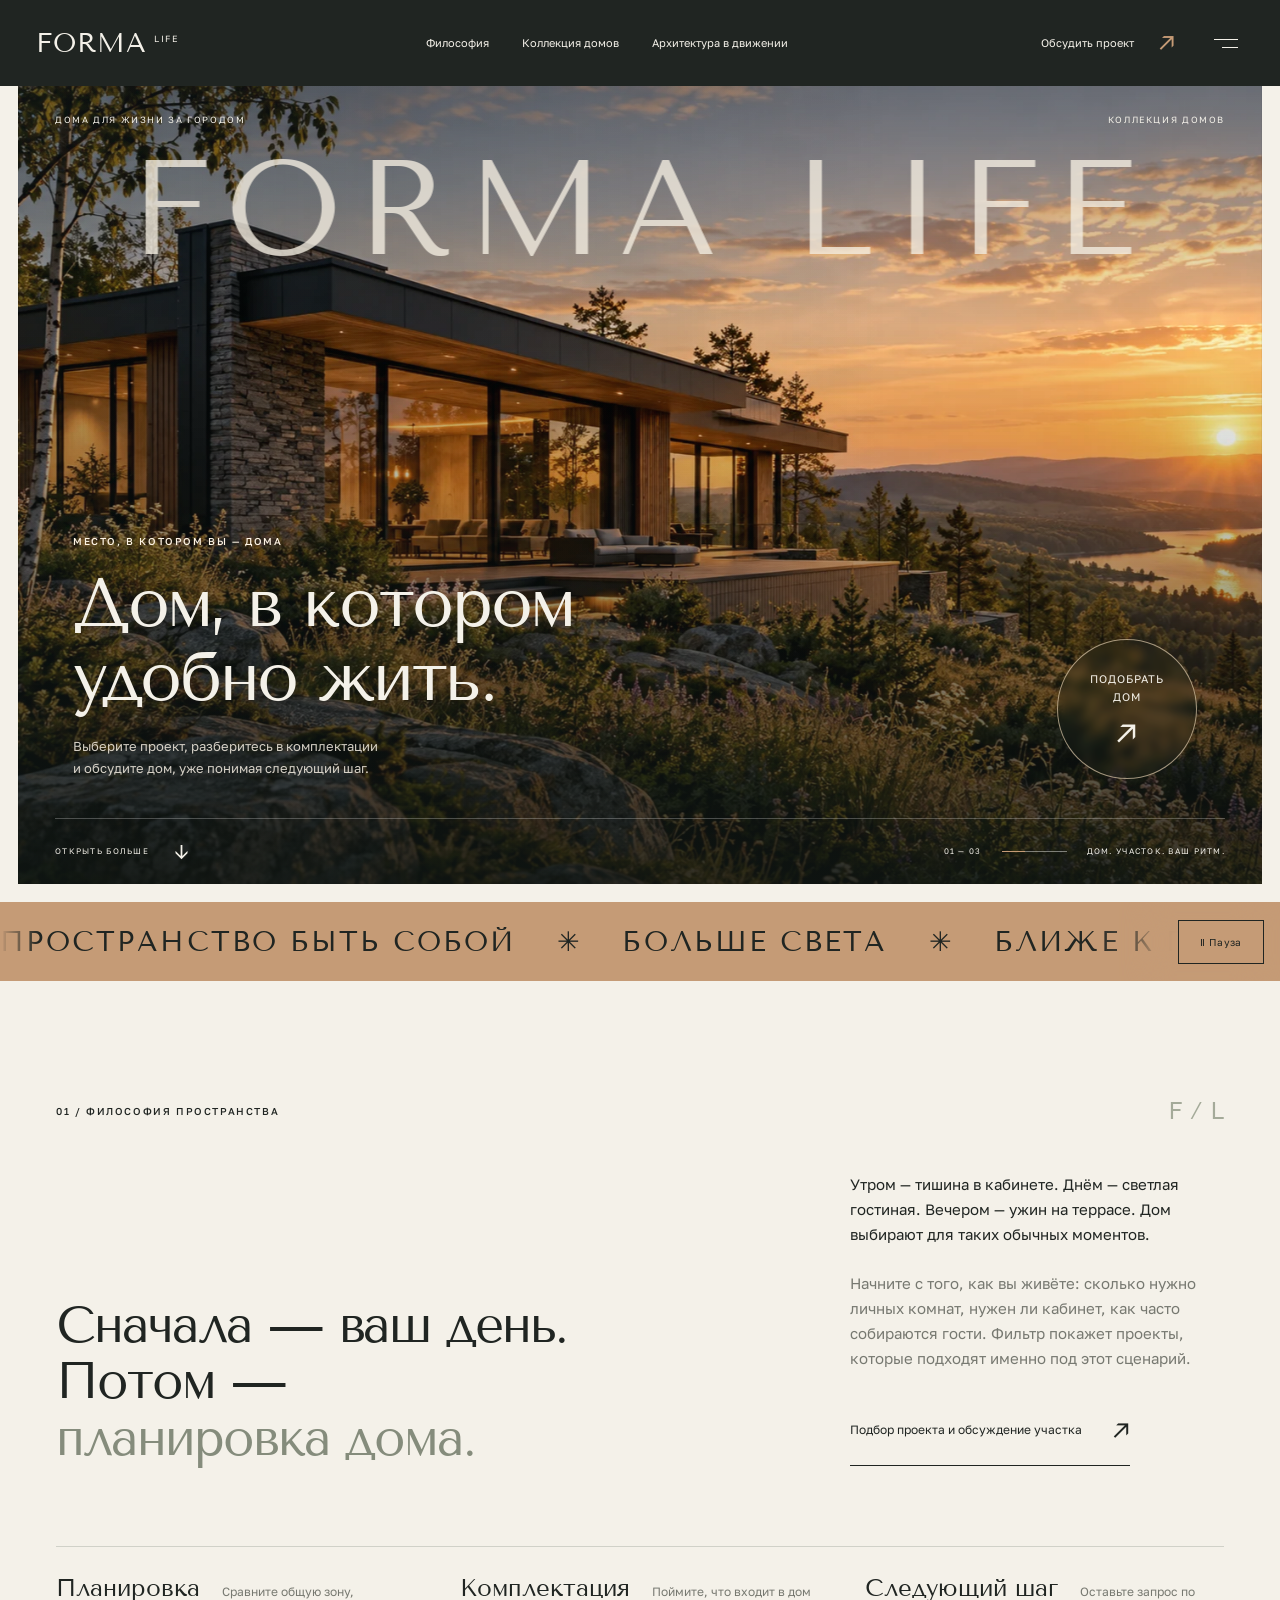
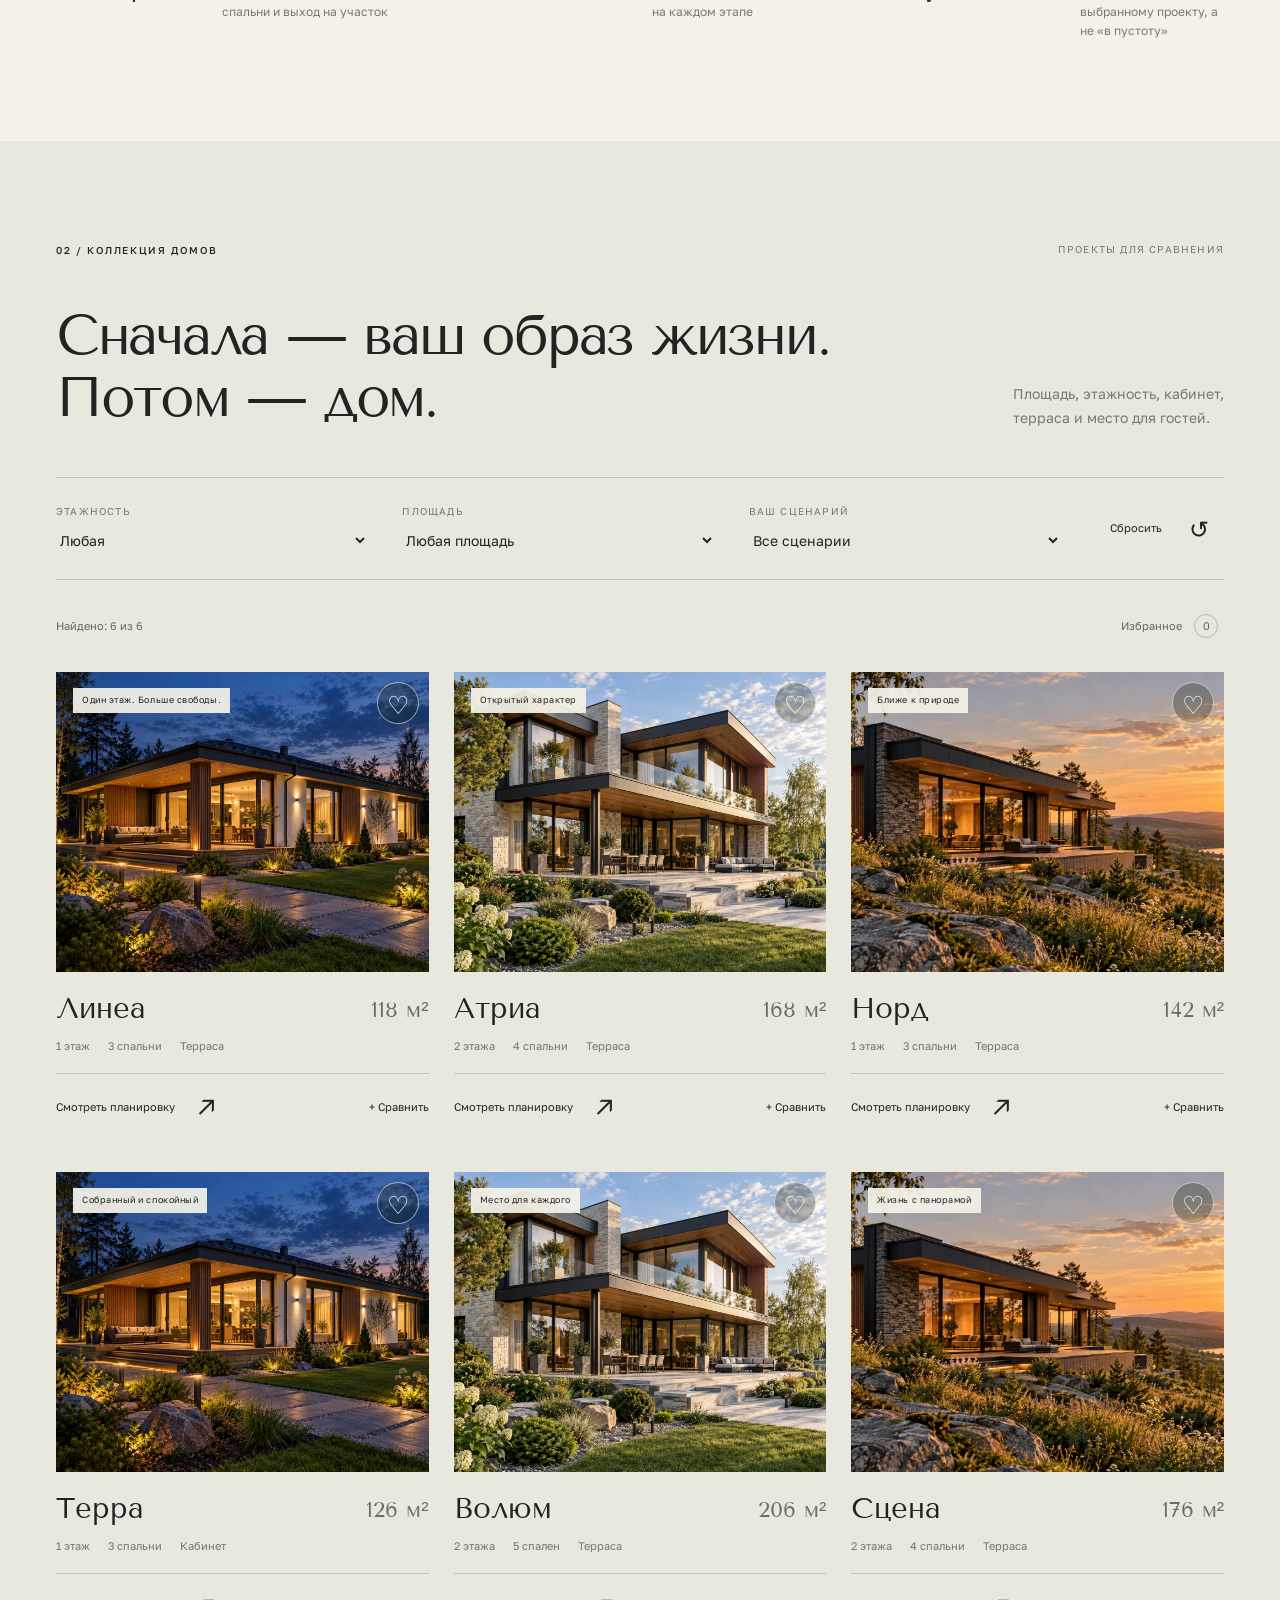
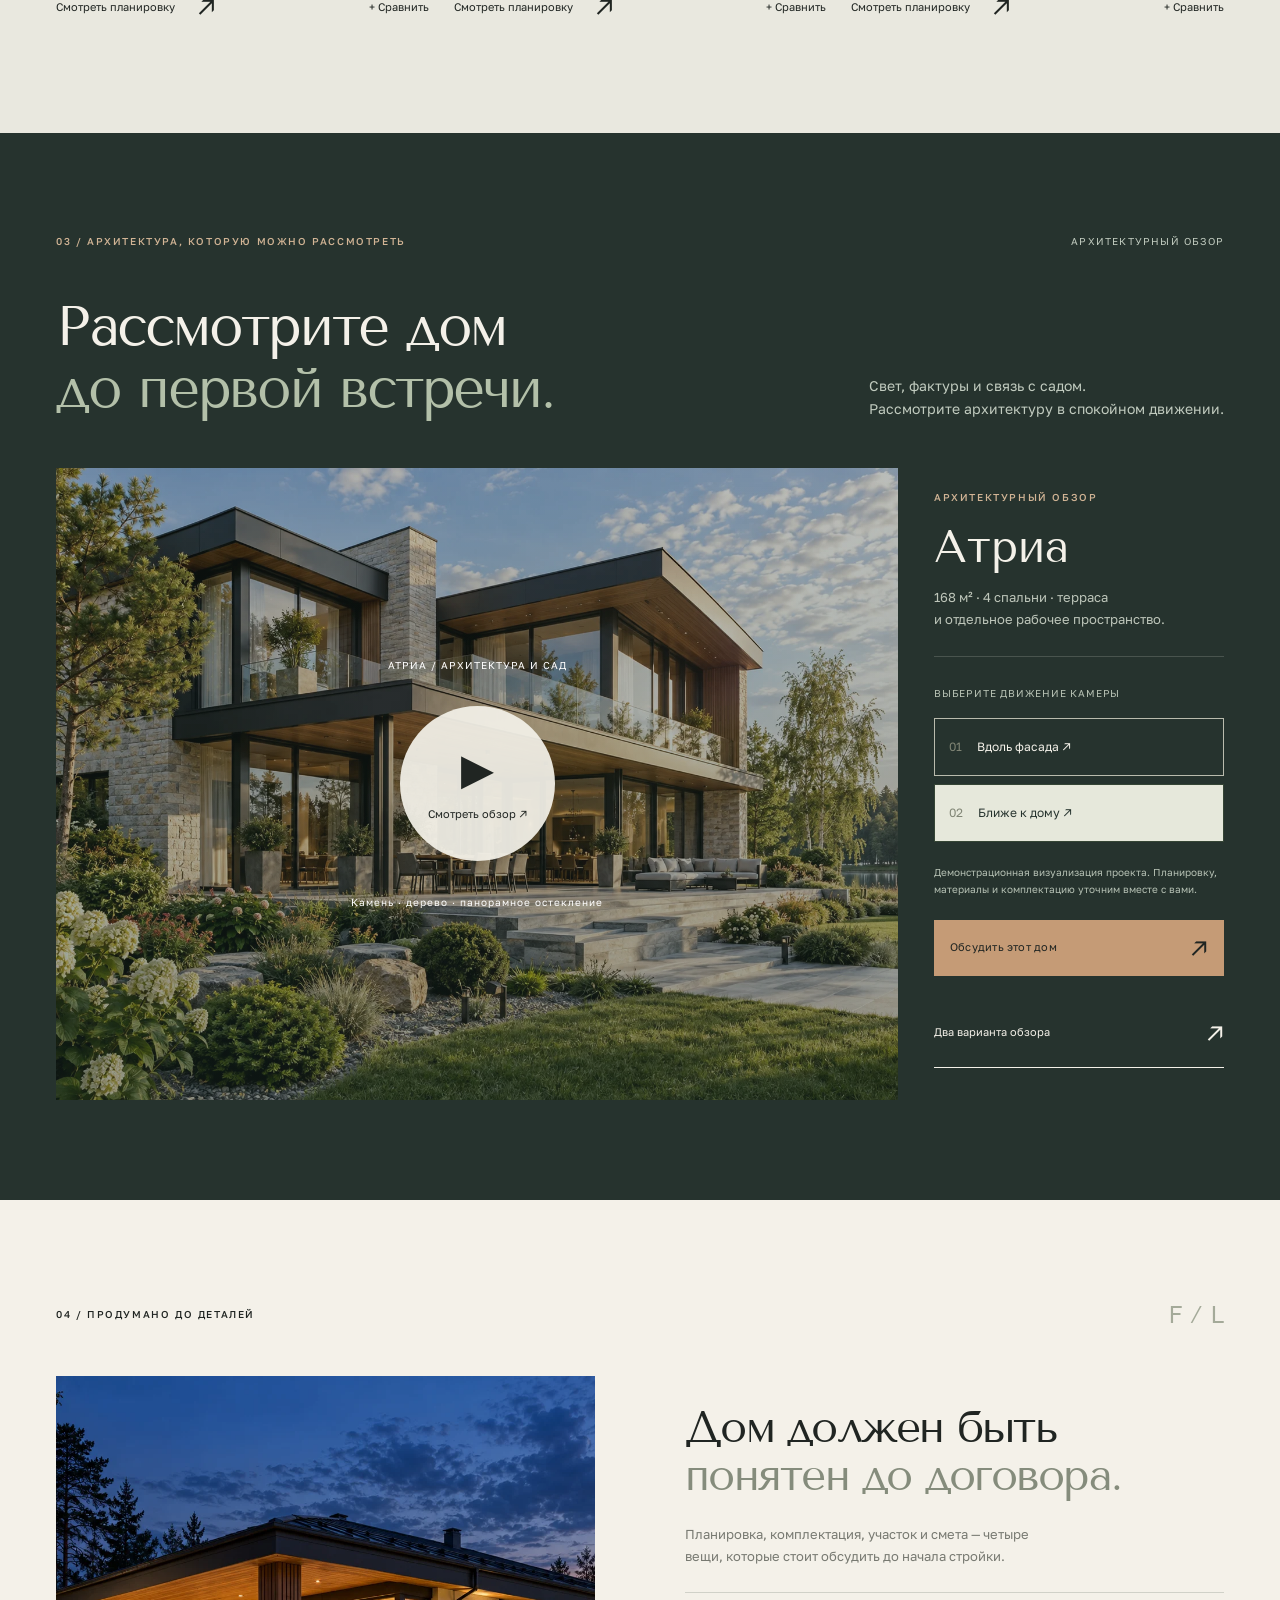
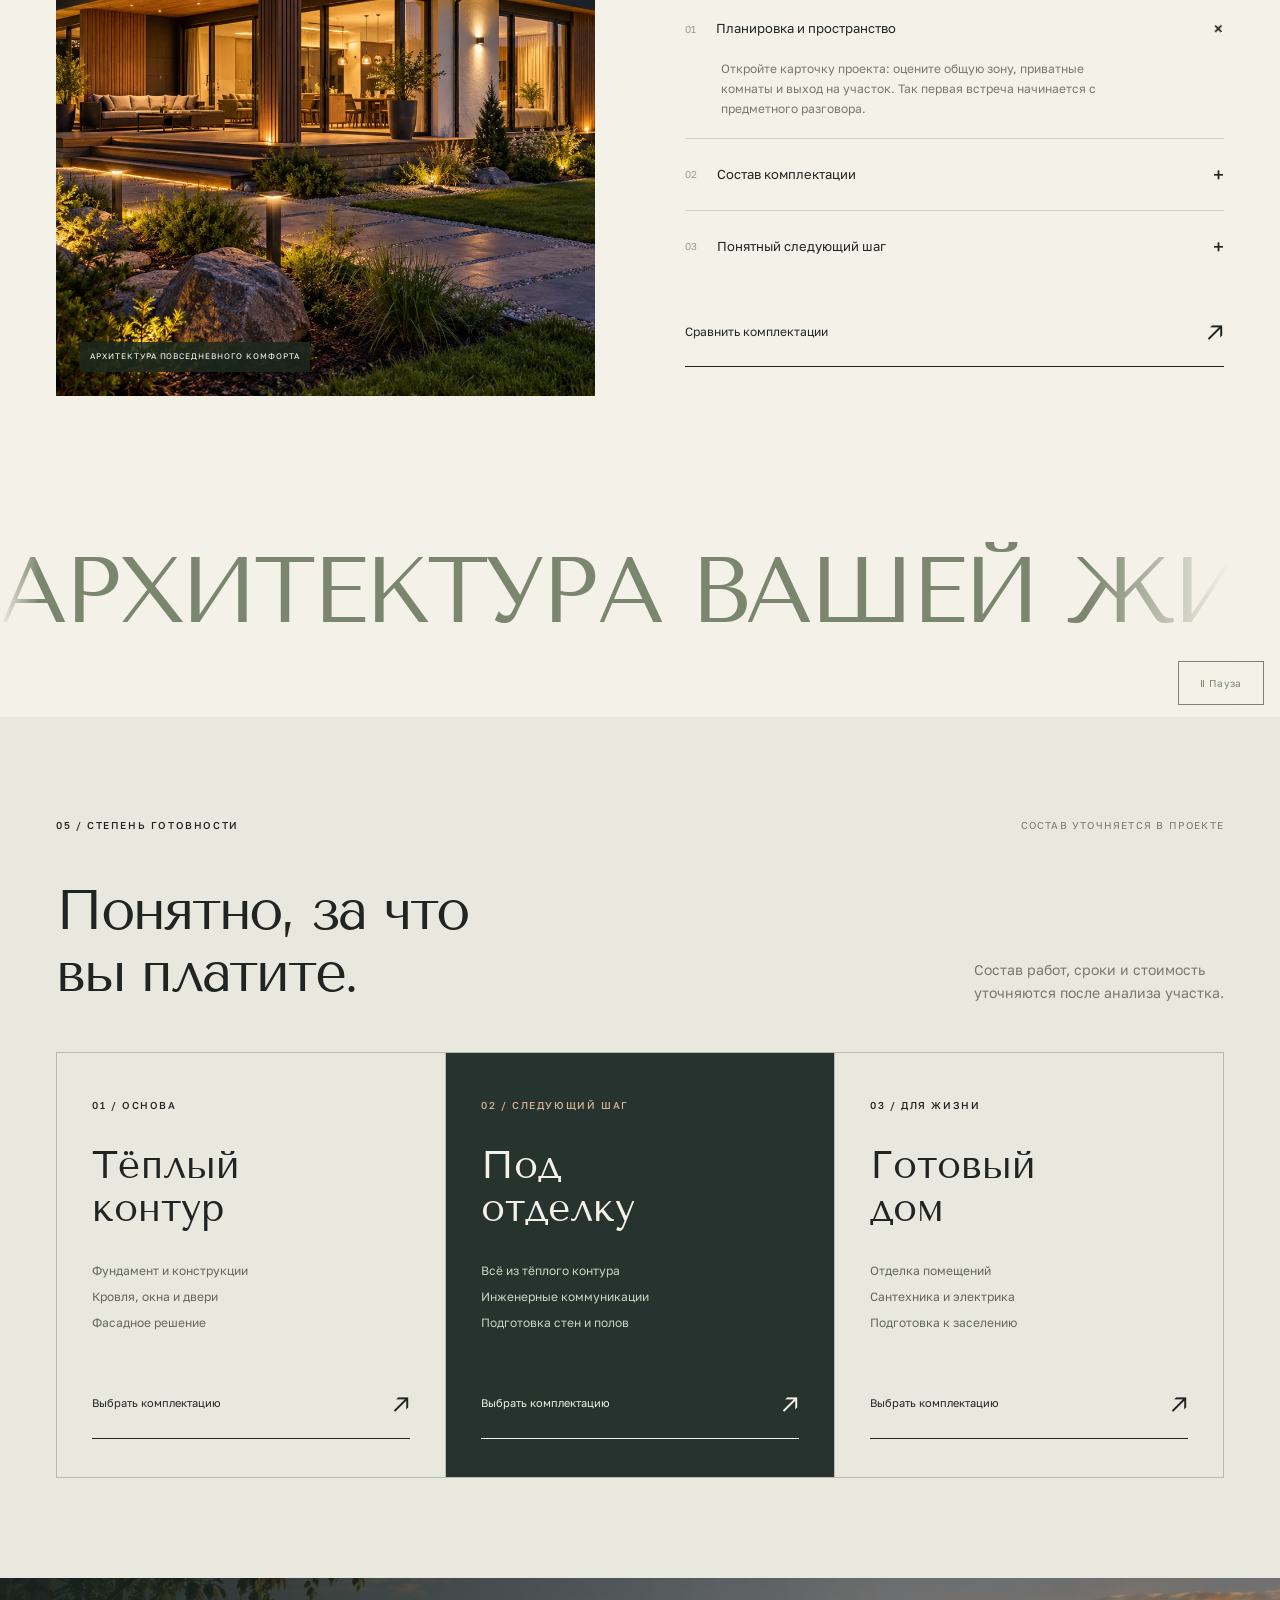
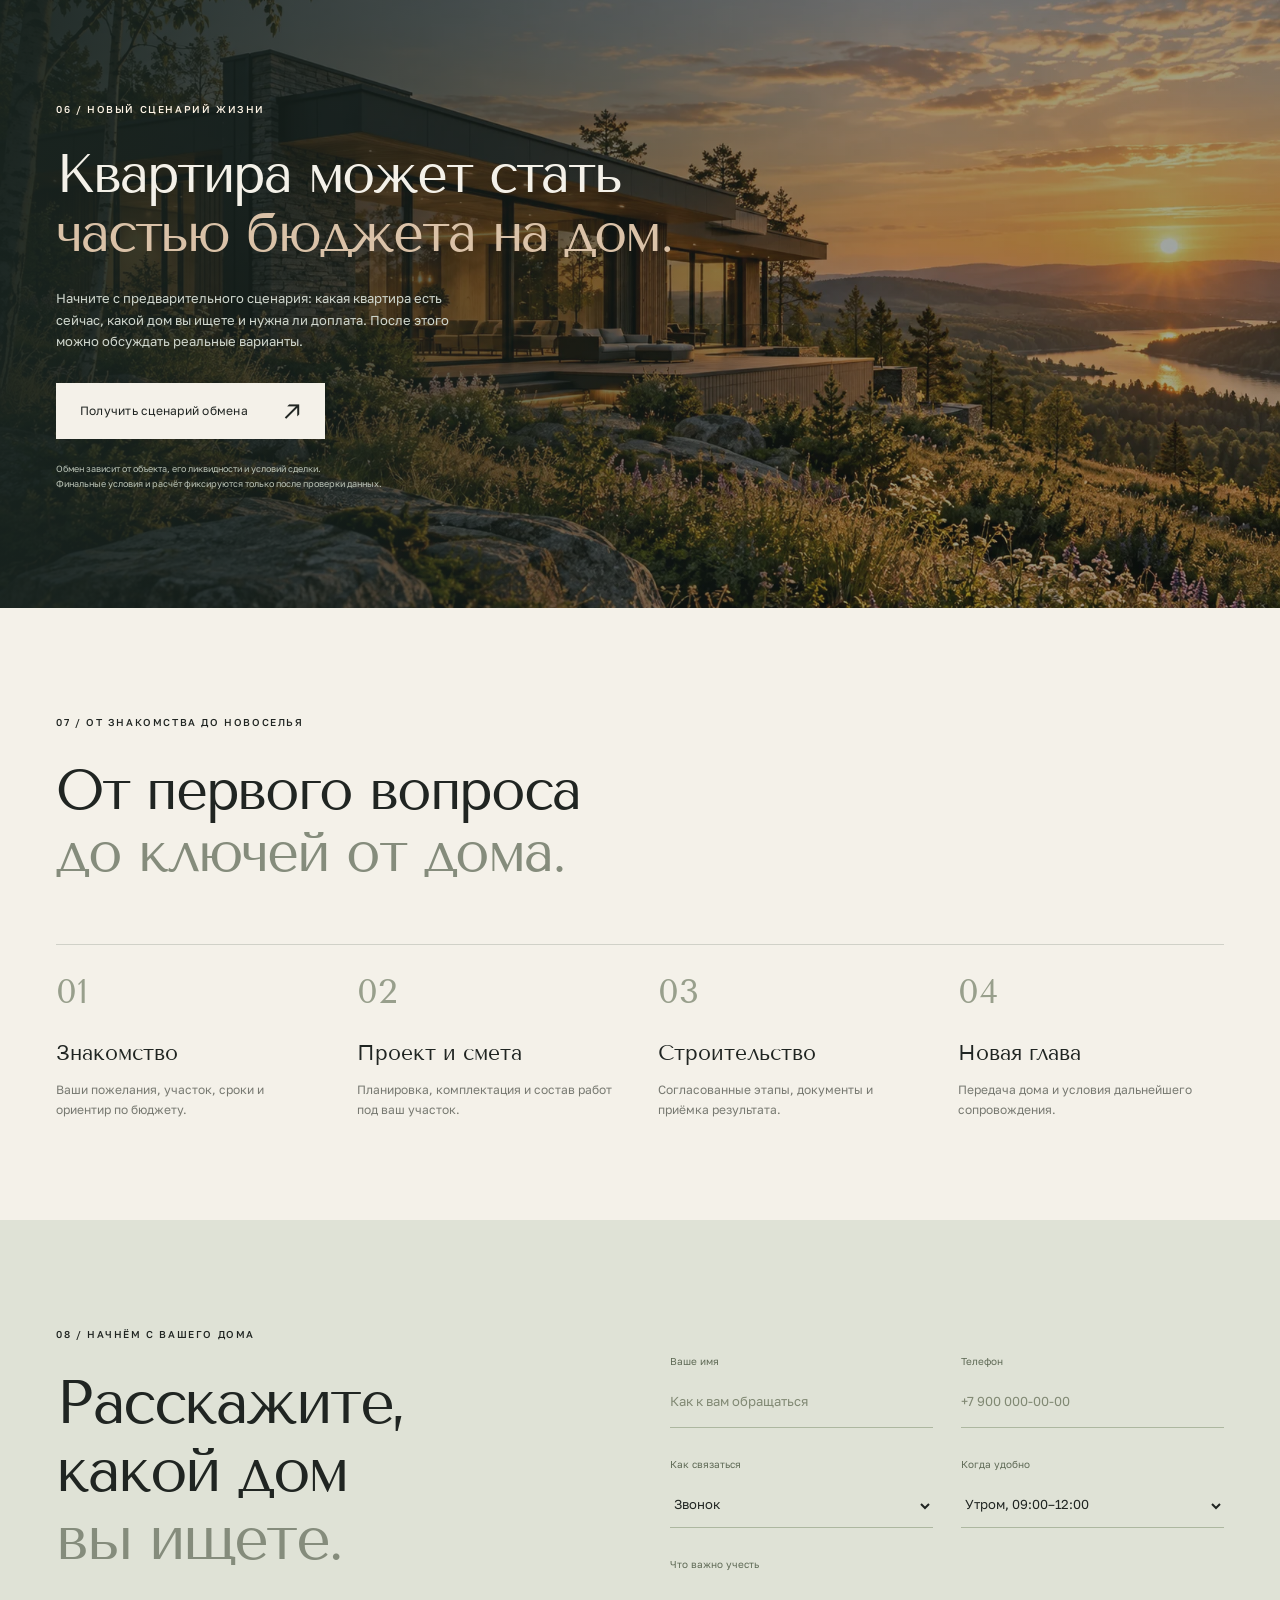
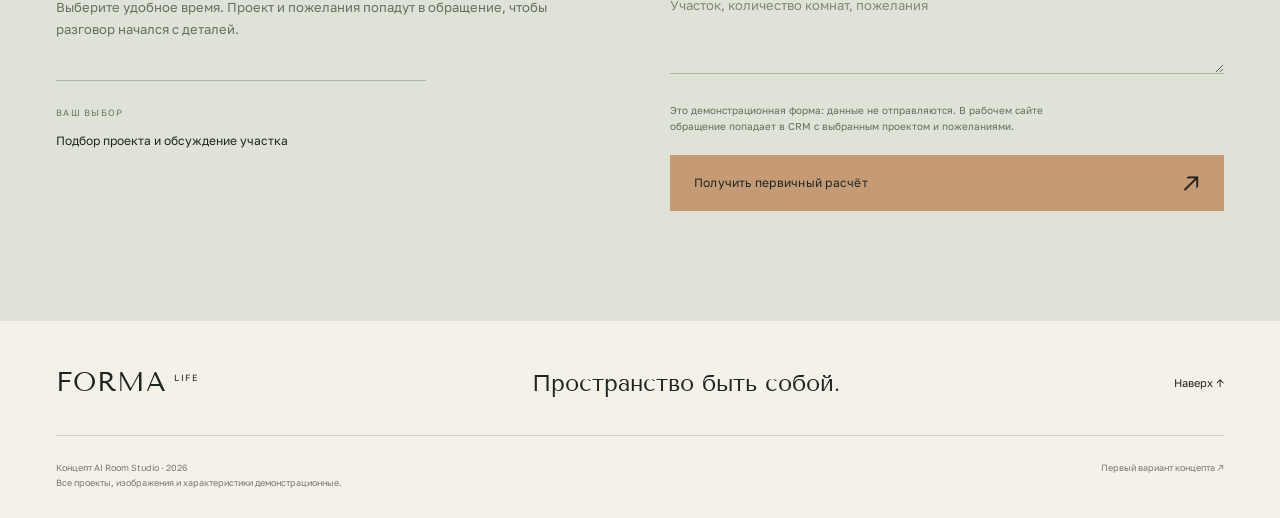
==== commit a0bcbb9e: "feat: add photoreal depth-based architectural video tours Co-Authored-By: Codex <noreply@openai.com>" ====
--- a/index.html
+++ b/index.html
@@ -2,18 +2,18 @@
 <html lang="ru">
 <head>
   <meta charset="utf-8"><meta name="viewport" content="width=device-width, initial-scale=1">
-  <meta name="description" content="FORMA LIFE — выберите дом по образу жизни, сравните комплектации и рассмотрите фасад в 3D. Демонстрационный концепт AI Room Studio.">
+  <meta name="description" content="FORMA LIFE — выберите дом по образу жизни, сравните комплектации и рассмотрите архитектуру в движении. Демонстрационный концепт AI Room Studio.">
   <meta name="theme-color" content="#202522"><title>FORMA LIFE — пространство быть собой</title>
   <link rel="icon" href="data:image/svg+xml,%3Csvg xmlns='http://www.w3.org/2000/svg' viewBox='0 0 64 64'%3E%3Crect width='64' height='64' fill='%23202522'/%3E%3Cpath d='M18 49V15h30v5H24v10h20v5H24v14Z' fill='%23e1a777'/%3E%3C/svg%3E">
   <link rel="preload" href="fonts/TenorSans-Regular.ttf" as="font" type="font/ttf" crossorigin>
   <link rel="preload" href="fonts/GolosText.ttf" as="font" type="font/ttf" crossorigin>
-  <link rel="stylesheet" href="style.css"><link rel="stylesheet" href="motion.css"><link rel="stylesheet" href="cinema.css?v=1"><script src="app.js?v=cinema-1" defer></script><script src="motion.js" defer></script>
+  <link rel="stylesheet" href="style.css"><link rel="stylesheet" href="motion.css"><link rel="stylesheet" href="cinema.css?v=photoreal-1"><script src="app.js?v=photoreal-1" defer></script><script src="motion.js" defer></script>
 </head>
 <body>
 <a class="skip" href="#main">К содержанию</a>
 <header class="header">
   <a class="brand" href="#" aria-label="FORMA LIFE — на главную">FORMA<span>LIFE</span></a>
-  <nav class="desktop-nav" aria-label="Основная навигация"><a href="#philosophy">Философия</a><a href="#collection">Коллекция домов</a><a href="#experience">Архитектура в 3D</a></nav>
+  <nav class="desktop-nav" aria-label="Основная навигация"><a href="#philosophy">Философия</a><a href="#collection">Коллекция домов</a><a href="#experience">Архитектура в движении</a></nav>
   <div class="header-actions"><button class="header-cta" data-request="Знакомство с проектом">Обсудить проект <span>↗</span></button><button class="menu-toggle" aria-label="Открыть меню" aria-controls="navDialog"><span></span><span></span></button></div>
 </header>
 <main id="main">
@@ -40,9 +40,15 @@
 </section>
 <section id="experience" class="experience section">
   <div class="wrap"><div class="section-intro"><span class="eyebrow">03 / Архитектура, которую можно рассмотреть</span><span class="small-note">АРХИТЕКТУРНЫЙ ОБЗОР</span></div>
-  <div class="section-heading"><h2>Рассмотрите дом<br><em>до первой встречи.</em></h2><p>Пройдите вокруг дома, загляните на террасу<br>и посмотрите, как загорается вечерний свет.</p></div>
-  <div class="viewer-layout"><div class="viewer" id="viewer"><img id="viewerFallback" src="assets/house-large.webp" loading="lazy" alt="Пример архитектуры двухэтажного дома перед запуском 3D-эскиза"><div class="viewer-overlay" id="viewerOverlay"><span>АТРИА / ОБЪЁМНЫЙ ЭСКИЗ</span><button id="start3d" class="round-start" aria-label="Запустить 3D-просмотр дома"><b>360°</b><span>Смотреть обзор ↗</span></button><p id="viewerStatus" role="status">Архитектура · материалы · вечерний свет</p></div><div class="viewer-badge" hidden id="viewerBadge">3D / АТРИА <span>Потяните, чтобы повернуть</span></div><div class="tour-story" hidden><span class="tour-kicker">АТРИА / ПРОСТРАНСТВО ДЛЯ ЖИЗНИ</span><span id="tourCaption">01 / Архитектура и сад</span><div class="tour-timeline" aria-hidden="true"><span id="tourProgress"></span></div></div><div class="view-tools" hidden id="viewTools"><button id="rotateLeft" aria-label="Повернуть дом влево">←</button><button id="tour3d" aria-pressed="true">Ⅱ Пауза обзора</button><button id="reset3d" aria-label="Вернуть исходный ракурс">Ракурс</button><button id="rotateRight" aria-label="Повернуть дом вправо">→</button></div></div>
-  <div class="config-panel"><span class="eyebrow">Конфигуратор фасада</span><h3>Атриа</h3><p>168 м² · 4 спальни · терраса<br>и отдельное рабочее пространство.</p><div class="config-group"><span>01 / Материал фасада</span><div class="swatches" role="group" aria-label="Выбор фасада"><button data-facade="stone" aria-pressed="true" aria-label="Светлый камень"><i style="--swatch:#d8d0be"></i><span>Камень</span></button><button data-facade="wood" aria-pressed="false" aria-label="Тёплое дерево"><i style="--swatch:#a7774a"></i><span>Дерево</span></button><button data-facade="graphite" aria-pressed="false" aria-label="Графит"><i style="--swatch:#505854"></i><span>Графит</span></button></div></div><div class="config-group"><span>02 / Освещение</span><div class="segmented" role="group" aria-label="Выбор освещения"><button data-light="day" aria-pressed="true">День</button><button data-light="evening" aria-pressed="false">Вечер</button></div></div><p class="model-note">3D-модель показывает объём, материалы и свет. Рабочие чертежи, конструктив и смета готовятся после привязки к участку.</p><button class="btn copper" id="requestConfiguration">Обсудить этот вариант <span>↗</span></button></div></div></div>
+  <div class="section-heading"><h2>Рассмотрите дом<br><em>до первой встречи.</em></h2><p>Свет, фактуры и связь с садом.<br>Рассмотрите архитектуру в спокойном движении.</p></div>
+  <div class="viewer-layout"><div class="viewer photoreal-viewer" id="viewer">
+<img id="viewerFallback" src="assets/house-large.webp" loading="lazy" alt="Визуализация дома Атриа: камень, дерево, панорамное остекление и сад">
+<video id="architectureVideo" poster="assets/house-large.webp" loop muted playsinline preload="none" aria-label="Архитектурный видеообзор дома Атриа" hidden></video>
+<div class="viewer-overlay" id="viewerOverlay"><span>АТРИА / АРХИТЕКТУРА И САД</span><button id="start3d" class="round-start" aria-label="Запустить архитектурный видеообзор"><b>▶</b><span>Смотреть обзор ↗</span></button><p id="viewerStatus" role="status">Камень · дерево · панорамное остекление</p></div>
+<div class="viewer-badge" hidden id="viewerBadge">АТРИА / АРХИТЕКТУРНЫЙ ОБЗОР</div>
+<div class="tour-story" hidden id="tourStory"><span class="tour-kicker">ДОМ, КОТОРЫЙ ХОЧЕТСЯ РАССМОТРЕТЬ</span><span id="tourCaption">Ближе к дому</span></div>
+<div class="view-tools" hidden id="viewTools"><button id="tour3d" aria-pressed="false">Ⅱ Пауза</button><button id="reset3d" aria-label="Начать обзор заново">Сначала</button></div></div>
+<div class="config-panel"><span class="eyebrow">Архитектурный обзор</span><h3>Атриа</h3><p>168 м² · 4 спальни · терраса<br>и отдельное рабочее пространство.</p><div class="config-group"><span>Выберите движение камеры</span><div class="camera-choices" role="group" aria-label="Движение камеры"><button data-camera="glide" aria-pressed="false"><span>01</span> Вдоль фасада ↗</button><button data-camera="approach" aria-pressed="true"><span>02</span> Ближе к дому ↗</button></div></div><p class="model-note">Демонстрационная визуализация проекта. Планировку, материалы и комплектацию уточним вместе с вами.</p><button class="btn copper" id="requestConfiguration">Обсудить этот дом <span>↗</span></button><a class="text-link" href="animation-study.html">Два варианта обзора <span>↗</span></a></div></div></div>
 </section>
 <section class="materials section wrap" id="details"><div class="section-intro"><span class="eyebrow">04 / Продумано до деталей</span><span class="section-mark">F / L</span></div><div class="material-layout"><div class="material-photo"><img src="assets/house-compact.webp" loading="lazy" alt="Одноэтажный дом с натуральной отделкой и камерной террасой"><span>АРХИТЕКТУРА ПОВСЕДНЕВНОГО КОМФОРТА</span></div><div class="material-copy"><h2>Дом должен быть<br><em>понятен до договора.</em></h2><p>Планировка, комплектация, участок и смета — четыре вещи, которые стоит обсудить до начала стройки.</p><div class="detail-list"><details open><summary><span>01</span> Планировка и пространство <b>+</b></summary><p>Откройте карточку проекта: оцените общую зону, приватные комнаты и выход на участок. Так первая встреча начинается с предметного разговора.</p></details><details><summary><span>02</span> Состав комплектации <b>+</b></summary><p>Сравните три уровня готовности. После выбора проекта и анализа участка компания фиксирует состав работ, сроки и стоимость в смете.</p></details><details><summary><span>03</span> Понятный следующий шаг <b>+</b></summary><p>Заявка содержит выбранный проект, комплектацию и ваши пожелания. Специалист видит контекст до звонка, поэтому вам не нужно повторять вводные.</p></details></div><a href="#packages" class="text-link">Сравнить комплектации <span>↗</span></a></div></div></section>
 <section id="packages" class="packages section"><div class="wrap"><div class="section-intro"><span class="eyebrow">05 / Степень готовности</span><span class="small-note">Состав уточняется в проекте</span></div><div class="section-heading"><h2>Понятно, за что<br>вы платите.</h2><p>Состав работ, сроки и стоимость<br>уточняются после анализа участка.</p></div><div class="package-grid"><article><span class="eyebrow">01 / Основа</span><h3>Тёплый<br>контур</h3><ul><li>Фундамент и конструкции</li><li>Кровля, окна и двери</li><li>Фасадное решение</li></ul><button data-package="Тёплый контур" class="text-link">Выбрать комплектацию <span>↗</span></button></article><article class="package-highlight"><span class="eyebrow">02 / Следующий шаг</span><h3>Под<br>отделку</h3><ul><li>Всё из тёплого контура</li><li>Инженерные коммуникации</li><li>Подготовка стен и полов</li></ul><button data-package="Под отделку" class="text-link">Выбрать комплектацию <span>↗</span></button></article><article><span class="eyebrow">03 / Для жизни</span><h3>Готовый<br>дом</h3><ul><li>Отделка помещений</li><li>Сантехника и электрика</li><li>Подготовка к заселению</li></ul><button data-package="Готовый дом" class="text-link">Выбрать комплектацию <span>↗</span></button></article></div></div></section>
@@ -52,7 +58,7 @@
 </main>
 <footer class="footer wrap"><div class="footer-top"><a class="brand" href="#">FORMA<span>LIFE</span></a><p>Пространство быть собой.</p><a href="#main">Наверх ↑</a></div><div class="footer-bottom"><p>Концепт AI Room Studio · 2026<br>Все проекты, изображения и характеристики демонстрационные.</p><a href="../index.html">Первый вариант концепта ↗</a></div></footer>
 <div class="compare-bar" id="compareBar" hidden><span>Сравнение <b id="compareCount">0</b></span><button id="openCompare">Сравнить проекты ↗</button><button id="clearCompare" aria-label="Очистить сравнение">×</button></div>
-<dialog id="navDialog" class="nav-dialog"><button class="close" data-close aria-label="Закрыть меню">×</button><span class="eyebrow">FORMA / LIFE</span><nav aria-label="Мобильное меню"><a href="#philosophy">Философия</a><a href="#collection">Коллекция домов</a><a href="#experience">Архитектура в 3D</a><a href="#packages">Комплектации</a><a href="#contact">Обсудить проект</a></nav></dialog>
+<dialog id="navDialog" class="nav-dialog"><button class="close" data-close aria-label="Закрыть меню">×</button><span class="eyebrow">FORMA / LIFE</span><nav aria-label="Мобильное меню"><a href="#philosophy">Философия</a><a href="#collection">Коллекция домов</a><a href="#experience">Архитектура в движении</a><a href="#packages">Комплектации</a><a href="#contact">Обсудить проект</a></nav></dialog>
 <dialog id="projectDialog" class="project-dialog"><button class="close" data-close aria-label="Закрыть карточку">×</button><div id="projectContent"></div></dialog>
 <dialog id="compareDialog" class="compare-dialog"><button class="close" data-close aria-label="Закрыть сравнение">×</button><span class="eyebrow">Ваш короткий список</span><h2>Сравните важное.</h2><div id="comparison"></div></dialog>
 <div class="toast" role="status" aria-live="polite" id="toast"></div>
--- a/cinema.css
+++ b/cinema.css
@@ -1,21 +1,27 @@
-/* Cinematic architecture: controls stay outside the primary sightline. */
+/* Image-based architectural cinematography. */
 .viewer-layout{grid-template-columns:minmax(0,1fr) 290px;gap:36px}
-.viewer{height:610px;background:#c9d5cb;isolation:isolate}
-.viewer-badge{top:24px;left:26px;right:26px;background:transparent;padding:0;color:#29382e;letter-spacing:.12em;font-size:11px}
-.viewer-badge>span{color:#445346;font-size:10px;letter-spacing:.025em}
-.tour-story{position:absolute;z-index:2;left:26px;right:26px;bottom:76px;pointer-events:none;color:#f4f1e9;text-shadow:0 1px 12px #142a28}
+.photoreal-viewer{height:auto;aspect-ratio:4/3;min-height:360px;background:#263029;isolation:isolate}
+.photoreal-viewer video,.photoreal-viewer>img{position:absolute;inset:0;width:100%;height:100%;object-fit:cover}
+.photoreal-viewer [hidden]{display:none!important}
+.viewer-overlay{background:linear-gradient(#172c2910,#172c2944)}
+.viewer-badge{top:24px;left:26px;right:26px;background:transparent;padding:0;color:#fff;letter-spacing:.12em;font-size:10px;text-shadow:0 1px 10px #142a28}
+.tour-story{position:absolute;z-index:2;left:26px;right:26px;bottom:78px;pointer-events:none;color:#f4f1e9;text-shadow:0 1px 12px #142a28}
 .tour-kicker{display:block;font-size:8px;letter-spacing:.17em;margin-bottom:9px}
 #tourCaption{font-family:var(--display);font-size:25px;letter-spacing:-.025em}
-.tour-timeline{width:180px;height:2px;background:#f4f1e945;margin-top:14px;overflow:hidden}
-#tourProgress{display:block;height:100%;background:#e7c99e;transform:scaleX(0);transform-origin:left;will-change:transform}
-.view-tools{bottom:18px;padding:3px;border:1px solid #f5f1e566;background:#f2f1e5e8;backdrop-filter:blur(12px);box-shadow:0 5px 25px #142a2818;gap:1px}
-.view-tools button{padding:0 14px;min-height:40px}
-.view-tools button:first-child,.view-tools button:last-child{padding-inline:10px}
-#tour3d{min-width:135px;font-size:10px;letter-spacing:.025em;border-inline:1px solid #22342816}
-#tour3d:disabled{opacity:.5;cursor:default}
-#reset3d{font-size:10px;min-width:66px;border-right:1px solid #22342816}
-.viewer canvas:focus-visible{outline:2px solid #e7c99e}
-.viewer-overlay{background:linear-gradient(#172c2944,#172c2977)}
-@media(max-width:1100px){.viewer-layout{grid-template-columns:minmax(0,1fr) 250px;gap:28px}.viewer{height:540px}}
-@media(max-width:800px){.viewer-layout{grid-template-columns:1fr}.viewer{height:560px}}
-@media(max-width:520px){.viewer{height:420px}.viewer-badge{left:16px;right:16px;top:16px;font-size:9px}.viewer-badge>span{font-size:8px}.tour-story{left:18px;right:18px;bottom:74px}#tourCaption{font-size:22px}.tour-kicker{font-size:7px}.tour-timeline{width:125px}.view-tools{bottom:16px}.view-tools button{padding-inline:10px}#tour3d{min-width:124px}#reset3d{min-width:55px}}
+.view-tools{bottom:18px;padding:3px;border:1px solid #f5f1e566;background:#f2f1e5e8;backdrop-filter:blur(12px);gap:1px}
+.view-tools button{padding:0 18px;min-height:42px;font-size:11px}
+#tour3d{min-width:115px;border-right:1px solid #22342816}
+.camera-choices{display:grid;gap:8px;margin-top:14px}
+.camera-choices button{border:1px solid #b9bbad;background:transparent;padding:18px 14px;text-align:left;font:inherit;font-size:12px;cursor:pointer}
+.camera-choices button span{color:#808575;margin-right:12px}
+.camera-choices button[aria-pressed=true]{border-color:#354535;background:#e6e8db}
+.config-panel>.text-link{margin-top:22px;font-size:11px}
+@media(max-width:1100px){.viewer-layout{grid-template-columns:minmax(0,1fr) 250px;gap:28px}}
+@media(max-width:800px){.viewer-layout{grid-template-columns:1fr}.photoreal-viewer{min-height:0}.camera-choices{grid-template-columns:1fr 1fr}}
+@media(max-width:520px){.photoreal-viewer{aspect-ratio:4/3}.viewer-badge{left:16px;right:16px;top:16px;font-size:8px}.tour-story{left:18px;bottom:74px}#tourCaption{font-size:22px}.tour-kicker{font-size:7px}.camera-choices{grid-template-columns:1fr}}
+.view-tools button:first-child,.view-tools button:last-child{font-size:11px}
+.camera-choices button[aria-pressed=true]{color:#26332e}
+.config-panel .config-group,.config-panel>.text-link{grid-column:1/-1}
+.values{grid-template-columns:repeat(3,minmax(0,1fr))}
+.values>div{min-width:0}
+.values p{overflow-wrap:anywhere}
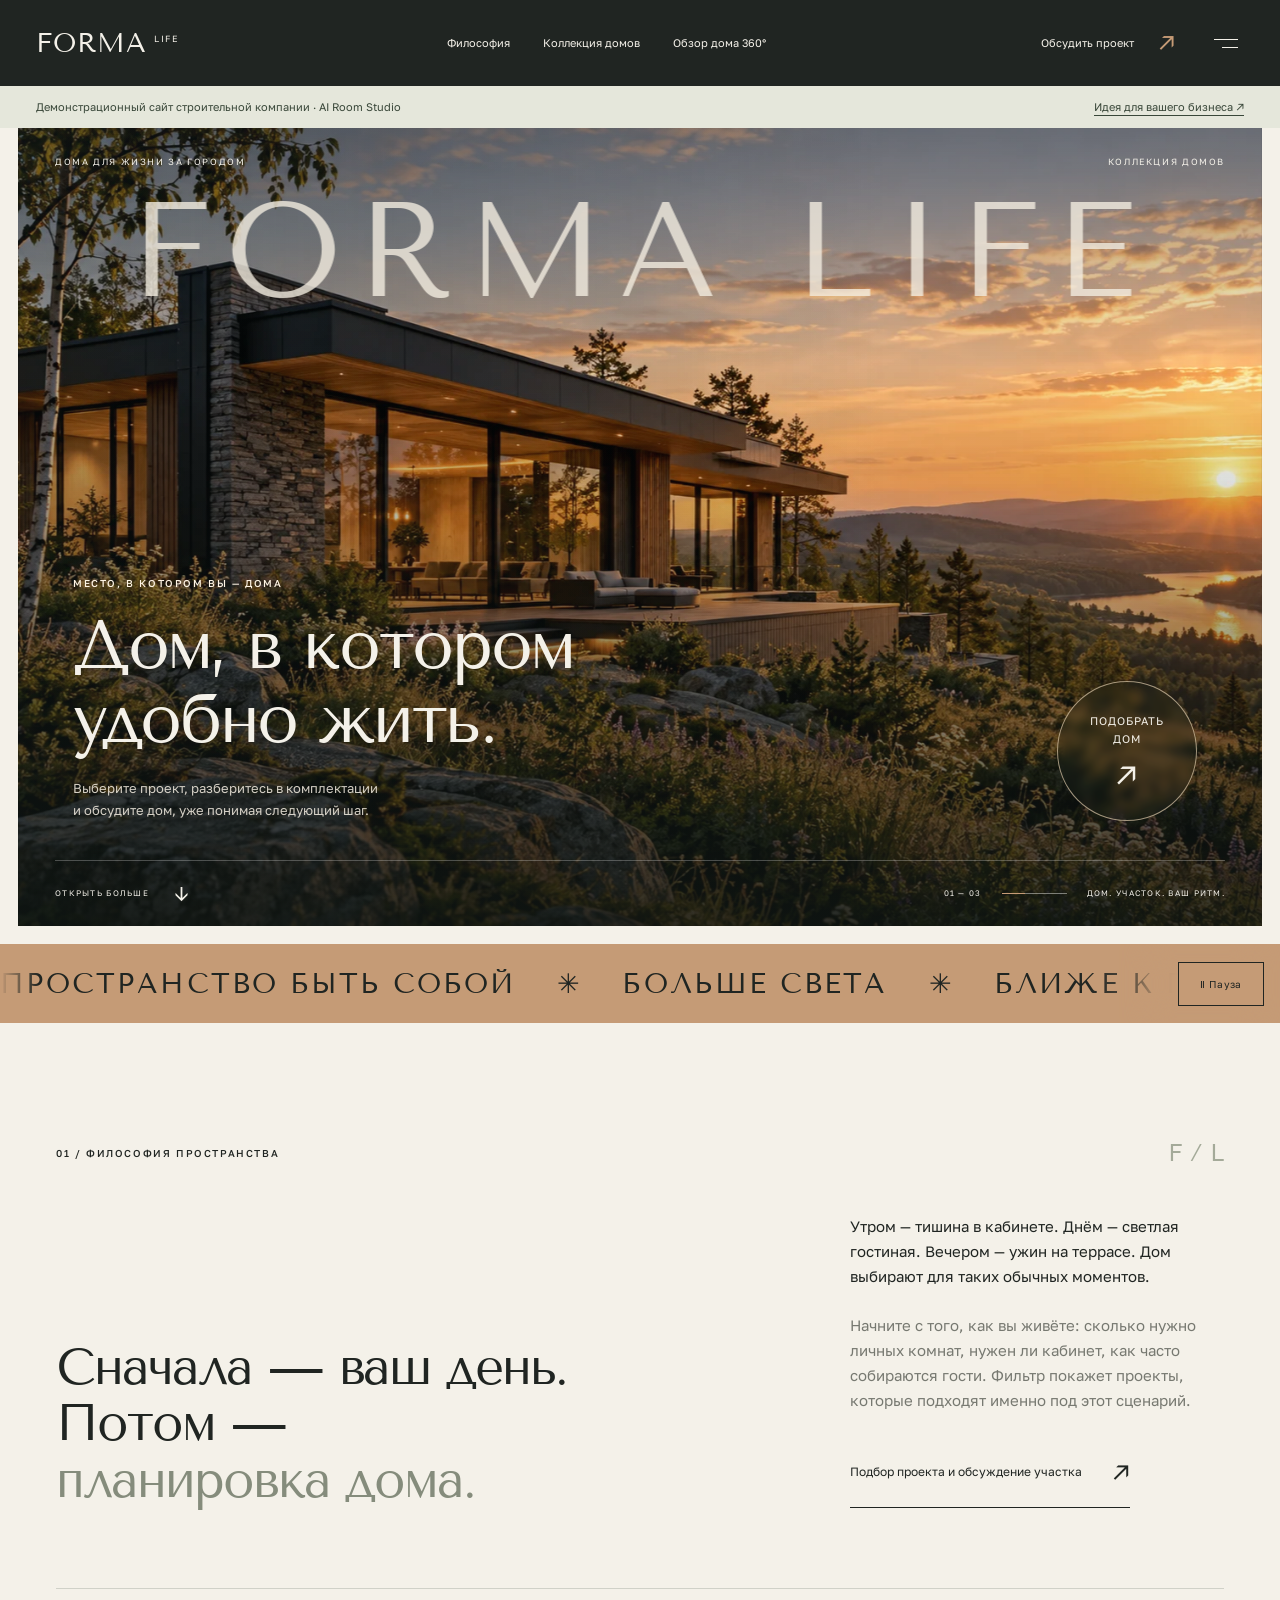
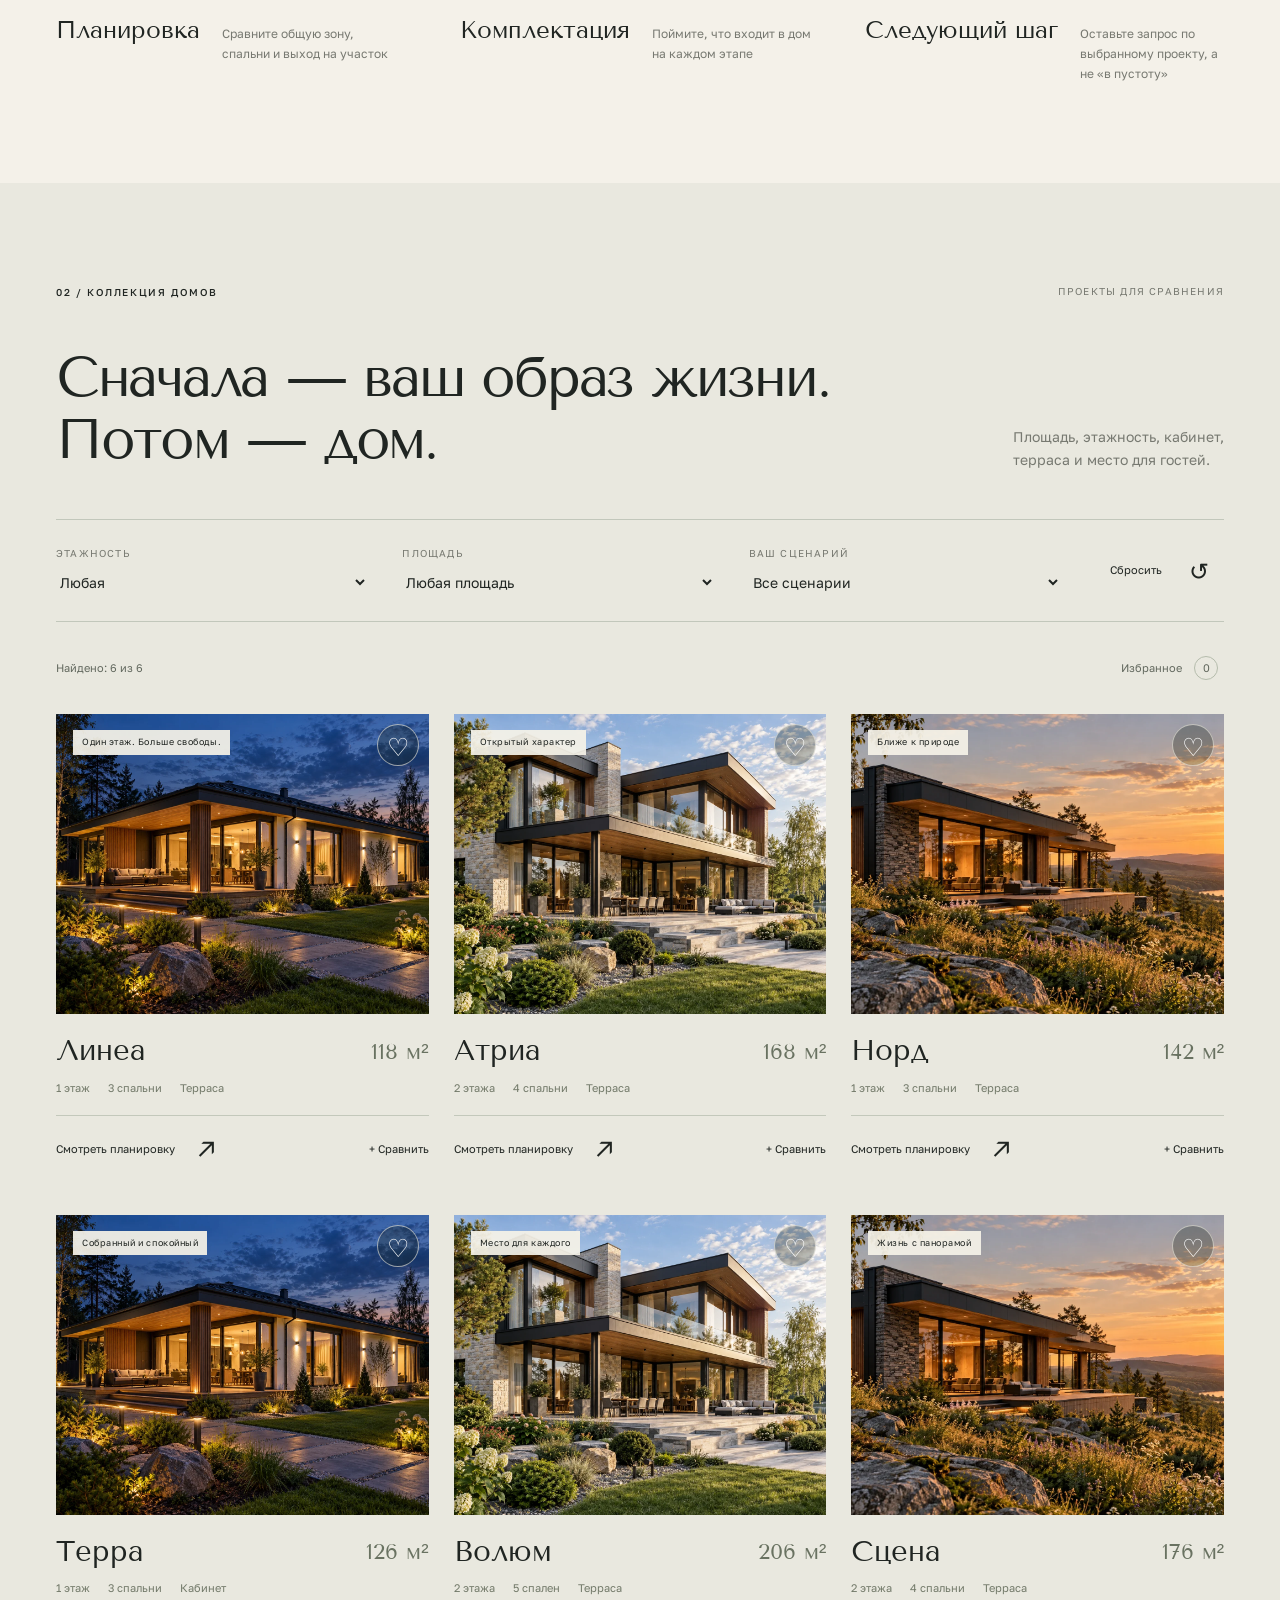
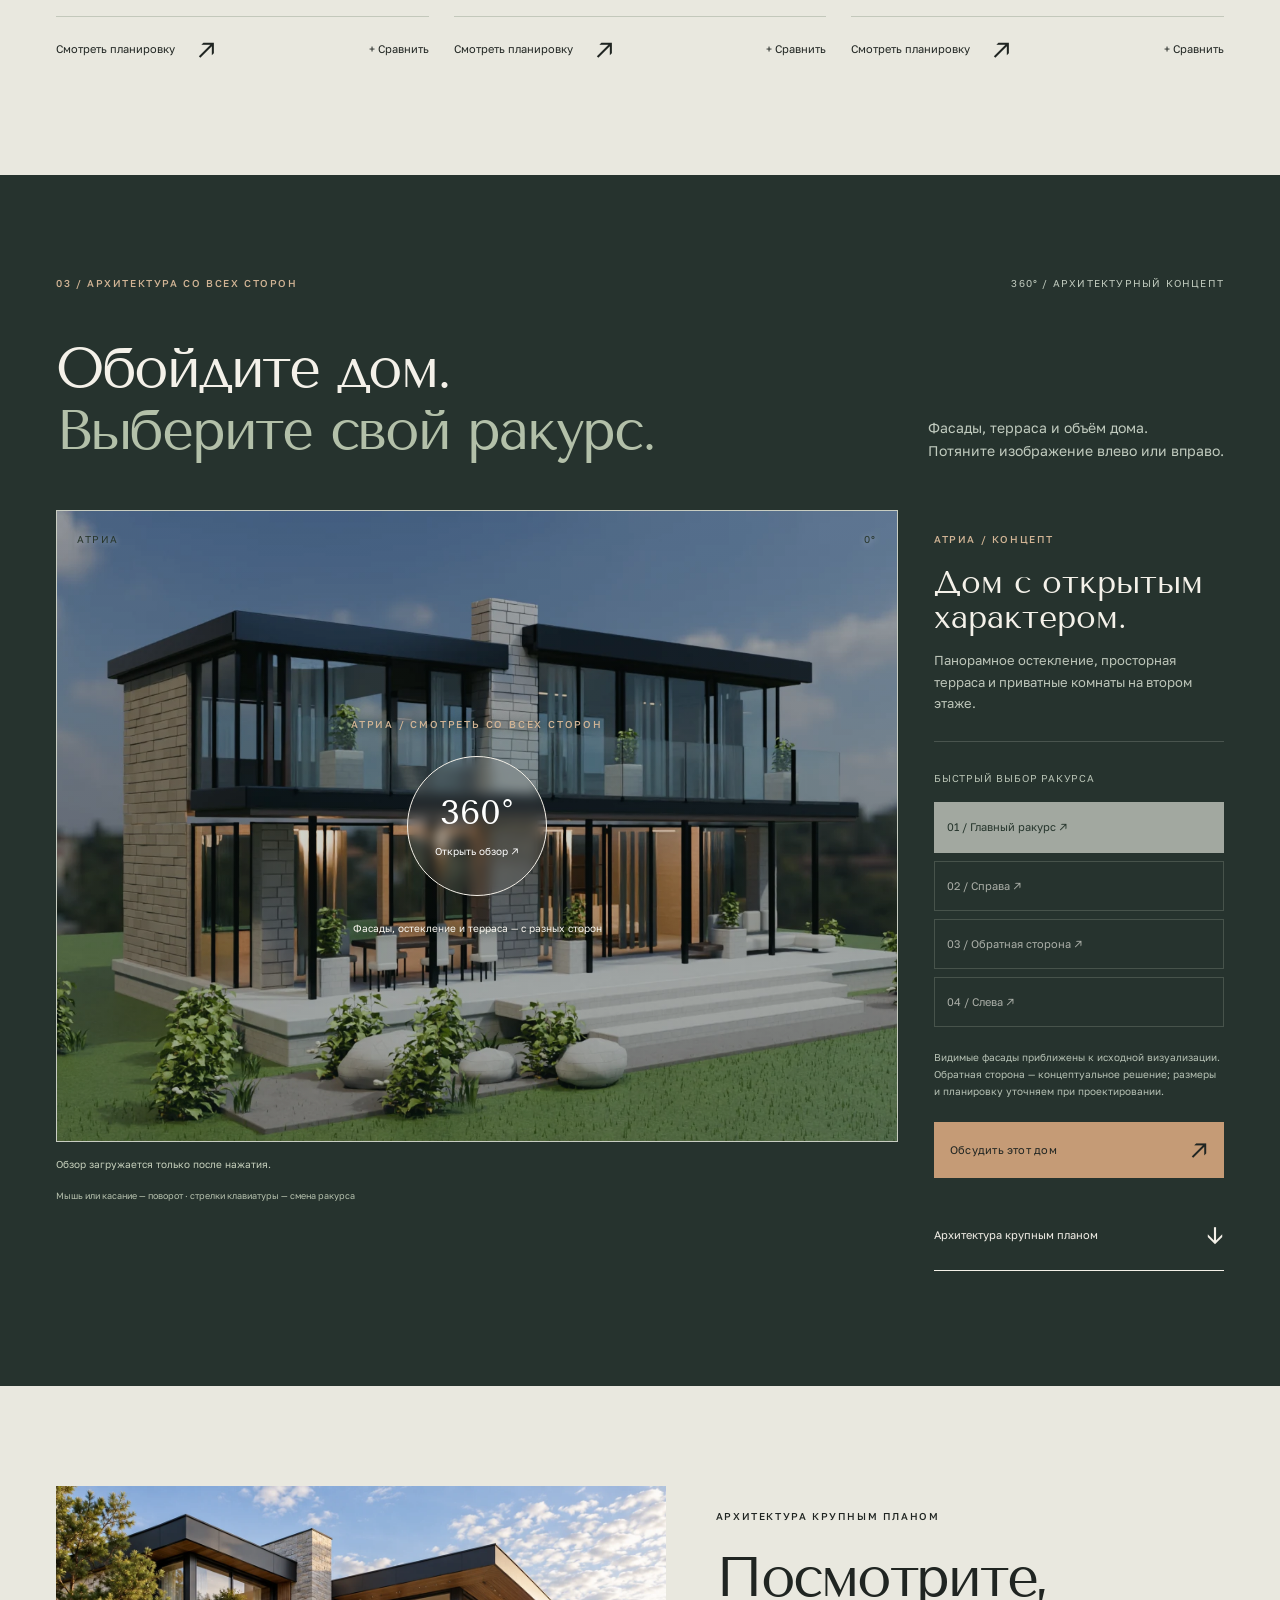
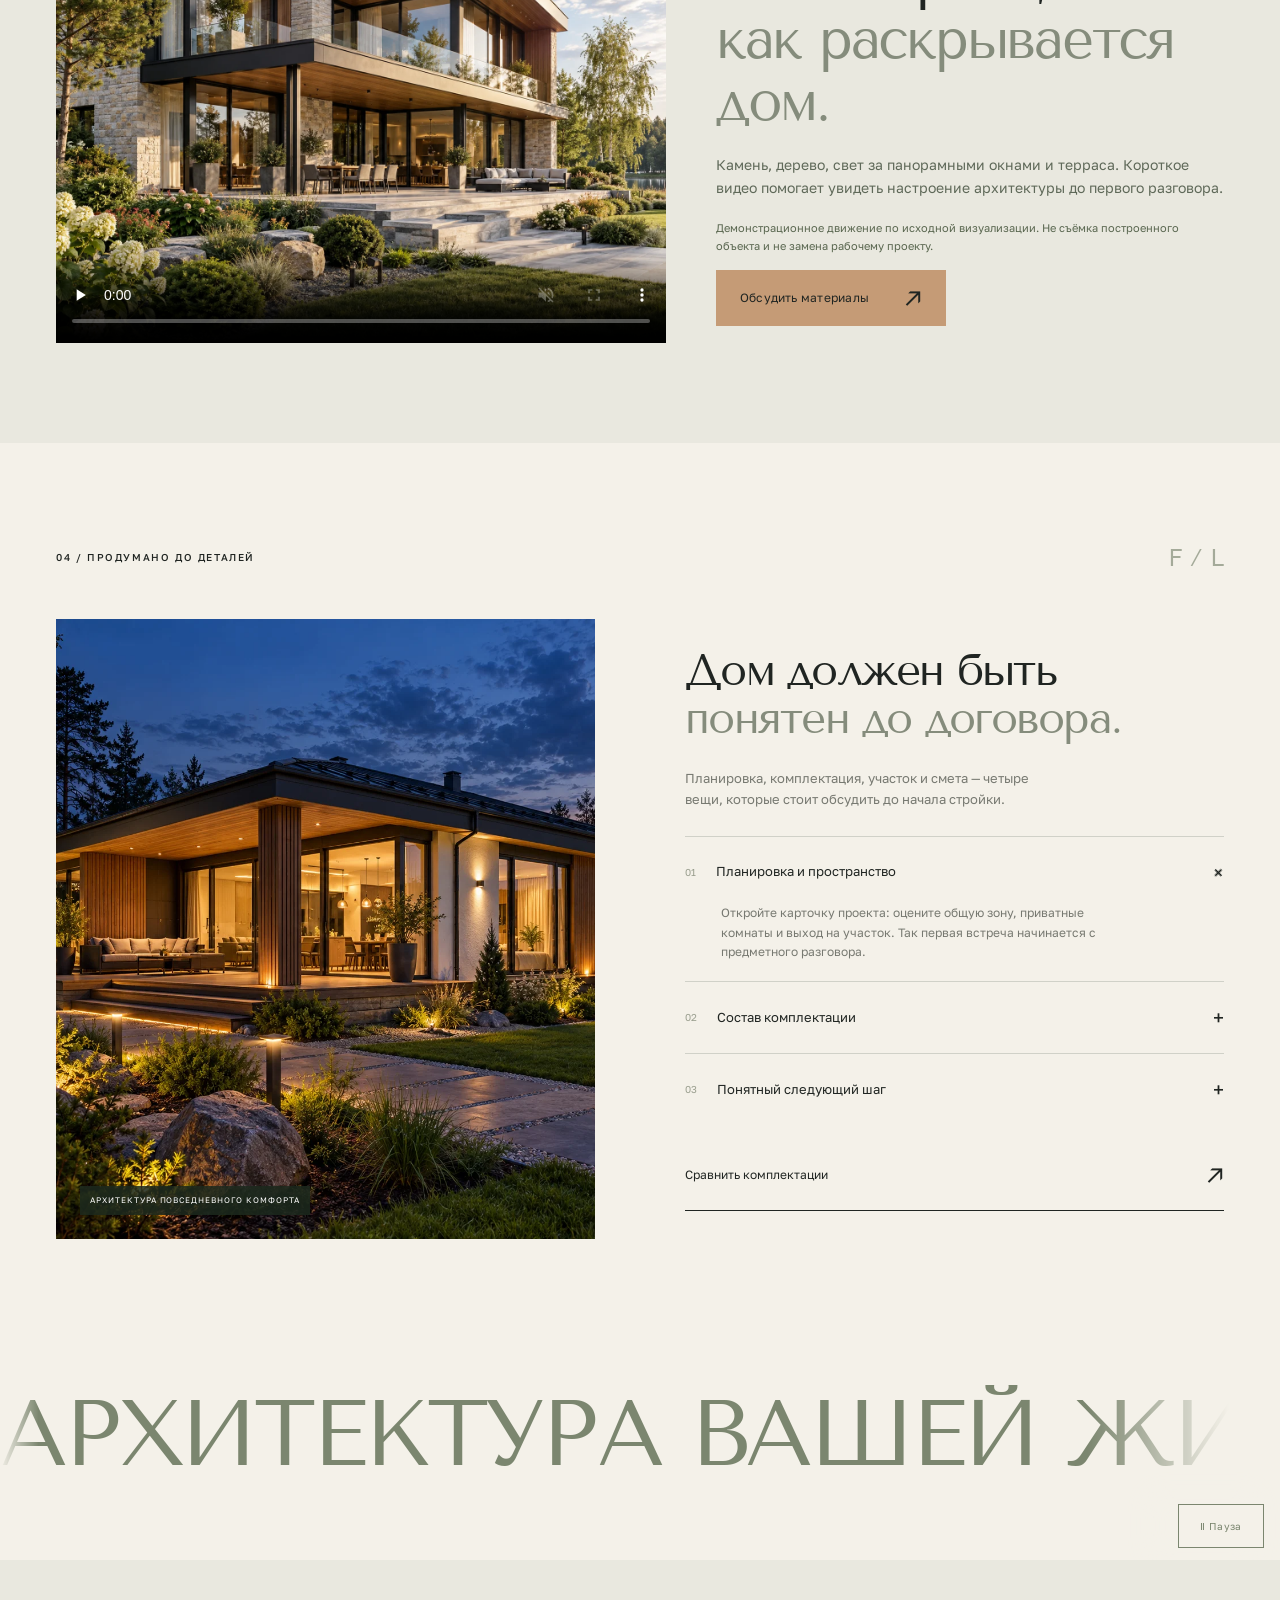
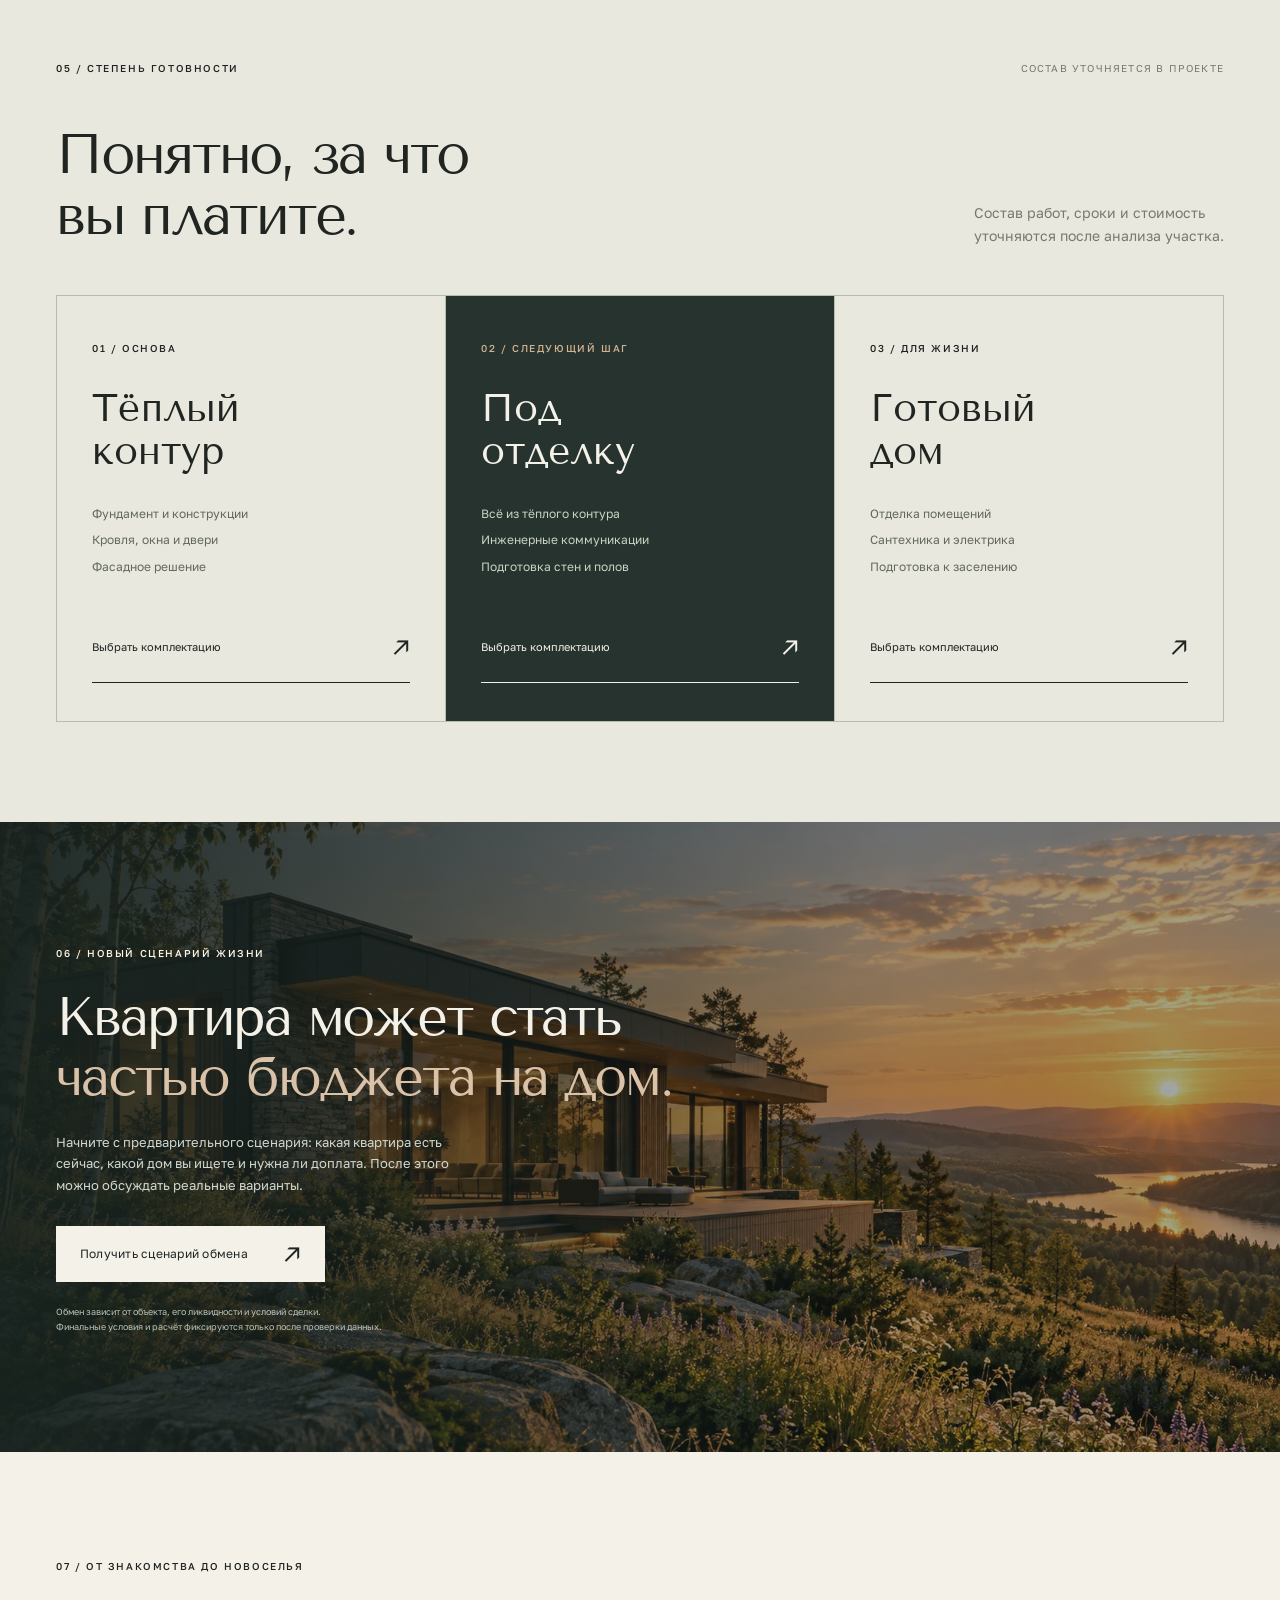
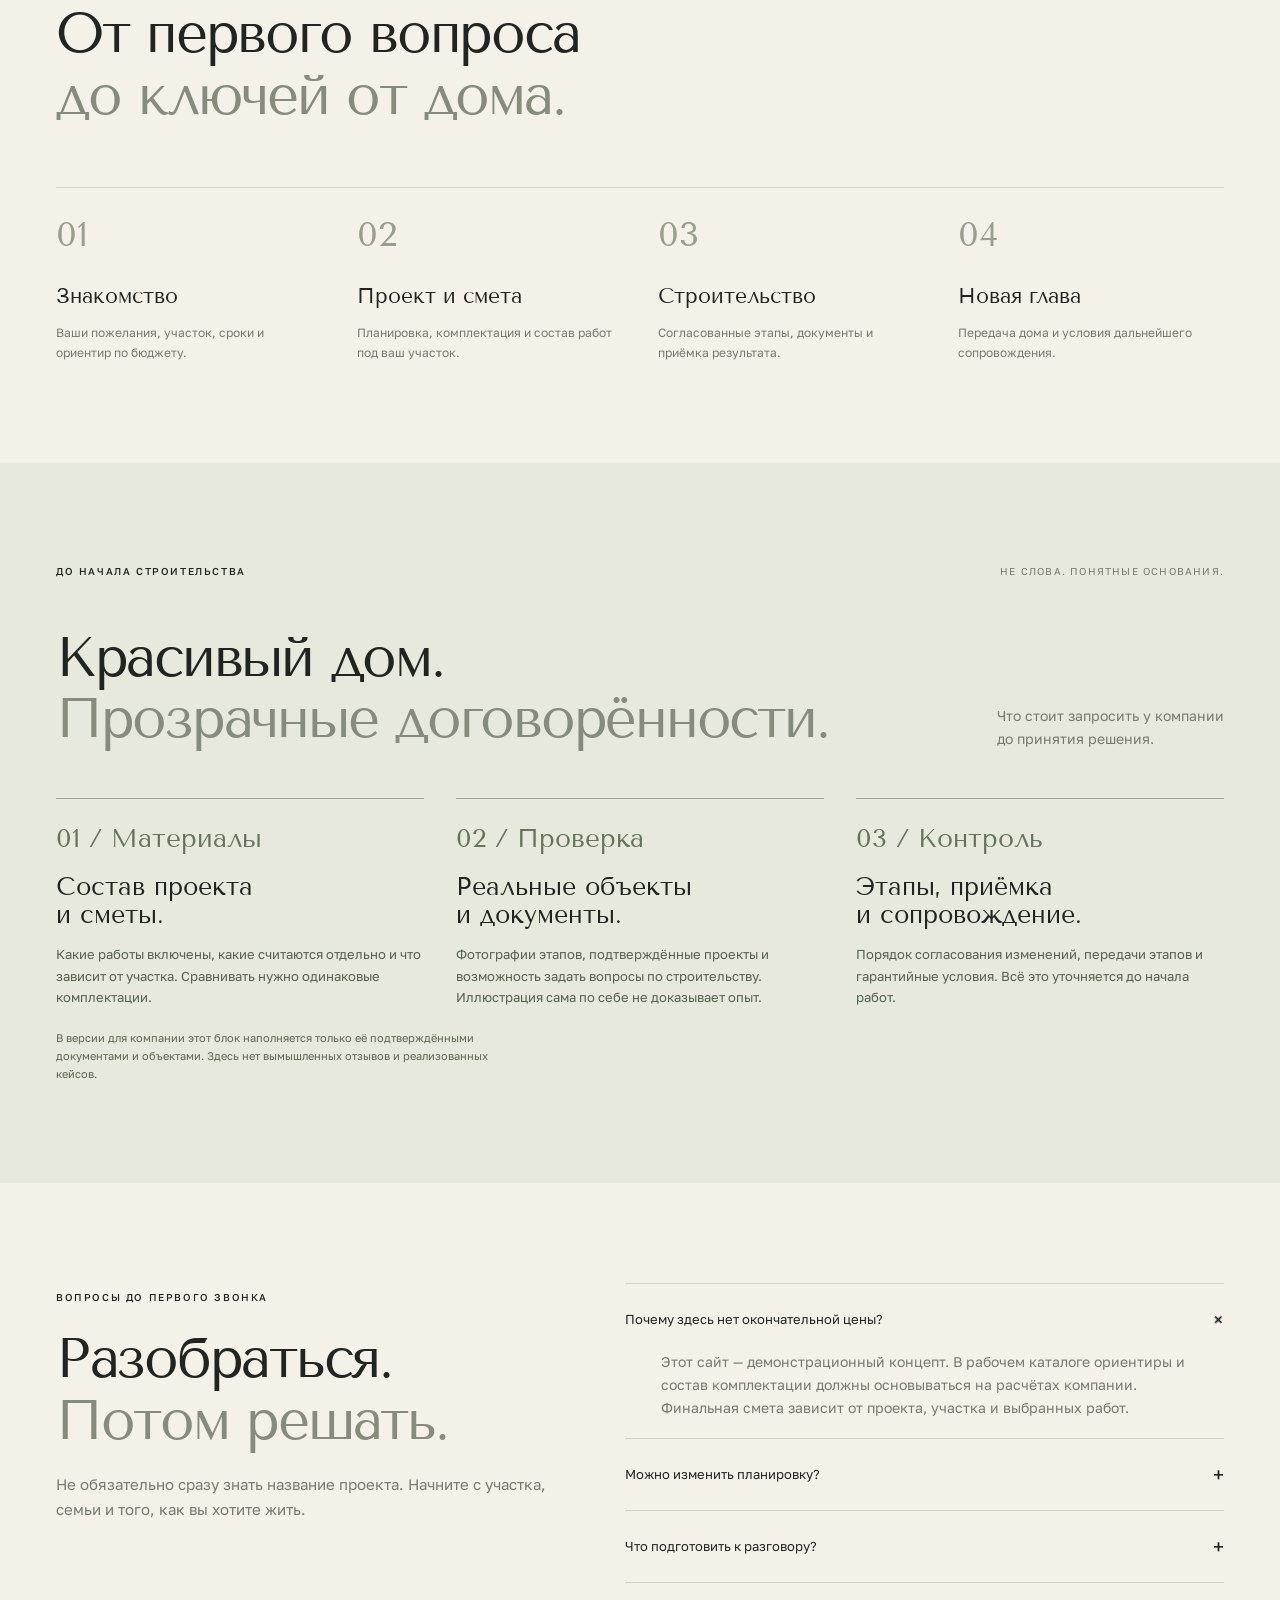
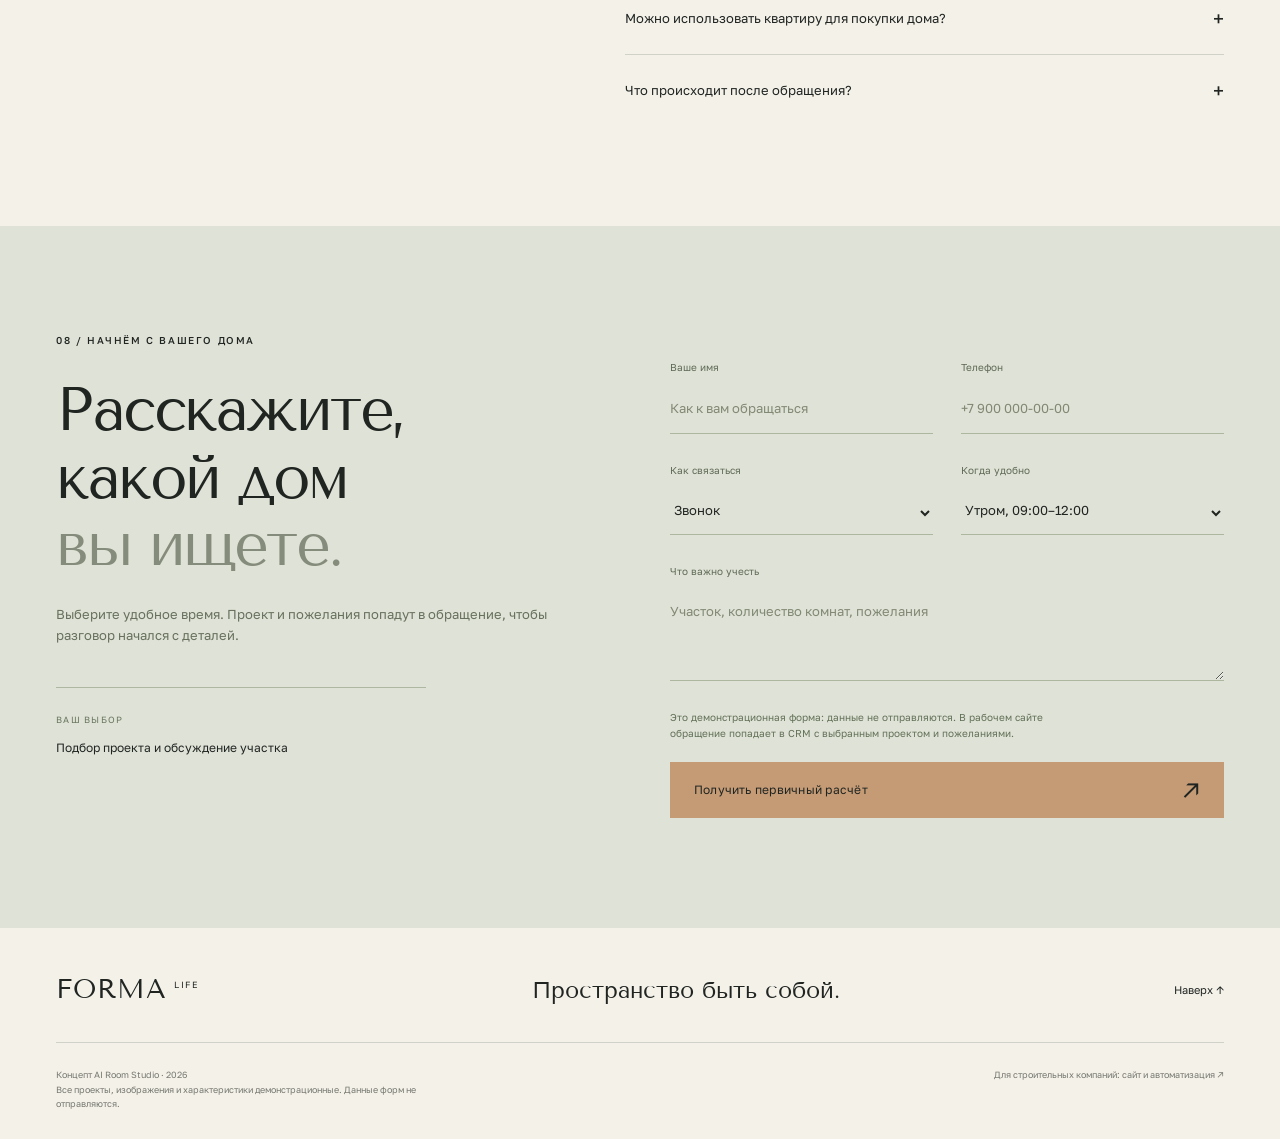
==== commit 2915ccd1: "feat: publish complete client concept Co-Authored-By: Codex <noreply@openai.com>" ====
--- a/index.html
+++ b/index.html
@@ -2,20 +2,22 @@
 <html lang="ru">
 <head>
   <meta charset="utf-8"><meta name="viewport" content="width=device-width, initial-scale=1">
-  <meta name="description" content="FORMA LIFE — выберите дом по образу жизни, сравните комплектации и рассмотрите архитектуру в движении. Демонстрационный концепт AI Room Studio.">
-  <meta name="theme-color" content="#202522"><title>FORMA LIFE — пространство быть собой</title>
+  <meta name="description" content="FORMA LIFE — выберите дом по образу жизни, сравните комплектации и рассмотрите архитектуру со всех сторон. Демонстрационный концепт AI Room Studio.">
+  <meta name="theme-color" content="#202522"><title>FORMA LIFE — дома, планировки и обзор 360°</title>
+  <meta property="og:title" content="FORMA LIFE — дом, в котором удобно жить"><meta property="og:description" content="Выберите проект, рассмотрите дом со всех сторон и определите следующий шаг. Демонстрационный концепт AI Room Studio."><meta property="og:image" content="assets/hero.webp">
   <link rel="icon" href="data:image/svg+xml,%3Csvg xmlns='http://www.w3.org/2000/svg' viewBox='0 0 64 64'%3E%3Crect width='64' height='64' fill='%23202522'/%3E%3Cpath d='M18 49V15h30v5H24v10h20v5H24v14Z' fill='%23e1a777'/%3E%3C/svg%3E">
   <link rel="preload" href="fonts/TenorSans-Regular.ttf" as="font" type="font/ttf" crossorigin>
   <link rel="preload" href="fonts/GolosText.ttf" as="font" type="font/ttf" crossorigin>
-  <link rel="stylesheet" href="style.css"><link rel="stylesheet" href="motion.css"><link rel="stylesheet" href="cinema.css?v=photoreal-1"><script src="app.js?v=photoreal-1" defer></script><script src="motion.js" defer></script>
+  <link rel="stylesheet" href="style.css"><link rel="stylesheet" href="motion.css"><link rel="stylesheet" href="cinema.css?v=photoreal-1"><link rel="stylesheet" href="orbit.css?v=1"><link rel="stylesheet" href="client-concept.css?v=client-1"><script src="app.js?v=client-1" defer></script><script src="motion.js?v=client-1" defer></script><script src="client-site.js?v=client-1" defer></script>
 </head>
 <body>
 <a class="skip" href="#main">К содержанию</a>
 <header class="header">
   <a class="brand" href="#" aria-label="FORMA LIFE — на главную">FORMA<span>LIFE</span></a>
-  <nav class="desktop-nav" aria-label="Основная навигация"><a href="#philosophy">Философия</a><a href="#collection">Коллекция домов</a><a href="#experience">Архитектура в движении</a></nav>
+  <nav class="desktop-nav" aria-label="Основная навигация"><a href="#philosophy">Философия</a><a href="#collection">Коллекция домов</a><a href="#experience">Обзор дома 360°</a></nav>
   <div class="header-actions"><button class="header-cta" data-request="Знакомство с проектом">Обсудить проект <span>↗</span></button><button class="menu-toggle" aria-label="Открыть меню" aria-controls="navDialog"><span></span><span></span></button></div>
 </header>
+<aside class="concept-note" aria-label="О концепте"><span>Демонстрационный сайт строительной компании · AI Room Studio</span><a href="presentation.html?v=client-1">Идея для вашего бизнеса ↗</a></aside>
 <main id="main">
 <section class="hero" aria-labelledby="hero-title">
   <img class="hero-image" src="assets/hero.webp" fetchpriority="high" alt="Современный загородный дом с панорамными окнами, террасой и садом в вечернем свете">
@@ -39,26 +41,30 @@
   </div>
 </section>
 <section id="experience" class="experience section">
-  <div class="wrap"><div class="section-intro"><span class="eyebrow">03 / Архитектура, которую можно рассмотреть</span><span class="small-note">АРХИТЕКТУРНЫЙ ОБЗОР</span></div>
-  <div class="section-heading"><h2>Рассмотрите дом<br><em>до первой встречи.</em></h2><p>Свет, фактуры и связь с садом.<br>Рассмотрите архитектуру в спокойном движении.</p></div>
-  <div class="viewer-layout"><div class="viewer photoreal-viewer" id="viewer">
-<img id="viewerFallback" src="assets/house-large.webp" loading="lazy" alt="Визуализация дома Атриа: камень, дерево, панорамное остекление и сад">
-<video id="architectureVideo" poster="assets/house-large.webp" loop muted playsinline preload="none" aria-label="Архитектурный видеообзор дома Атриа" hidden></video>
-<div class="viewer-overlay" id="viewerOverlay"><span>АТРИА / АРХИТЕКТУРА И САД</span><button id="start3d" class="round-start" aria-label="Запустить архитектурный видеообзор"><b>▶</b><span>Смотреть обзор ↗</span></button><p id="viewerStatus" role="status">Камень · дерево · панорамное остекление</p></div>
-<div class="viewer-badge" hidden id="viewerBadge">АТРИА / АРХИТЕКТУРНЫЙ ОБЗОР</div>
-<div class="tour-story" hidden id="tourStory"><span class="tour-kicker">ДОМ, КОТОРЫЙ ХОЧЕТСЯ РАССМОТРЕТЬ</span><span id="tourCaption">Ближе к дому</span></div>
-<div class="view-tools" hidden id="viewTools"><button id="tour3d" aria-pressed="false">Ⅱ Пауза</button><button id="reset3d" aria-label="Начать обзор заново">Сначала</button></div></div>
-<div class="config-panel"><span class="eyebrow">Архитектурный обзор</span><h3>Атриа</h3><p>168 м² · 4 спальни · терраса<br>и отдельное рабочее пространство.</p><div class="config-group"><span>Выберите движение камеры</span><div class="camera-choices" role="group" aria-label="Движение камеры"><button data-camera="glide" aria-pressed="false"><span>01</span> Вдоль фасада ↗</button><button data-camera="approach" aria-pressed="true"><span>02</span> Ближе к дому ↗</button></div></div><p class="model-note">Демонстрационная визуализация проекта. Планировку, материалы и комплектацию уточним вместе с вами.</p><button class="btn copper" id="requestConfiguration">Обсудить этот дом <span>↗</span></button><a class="text-link" href="animation-study.html">Два варианта обзора <span>↗</span></a></div></div></div>
+<div class="wrap"><div class="section-intro"><span class="eyebrow">03 / Архитектура со всех сторон</span><span class="small-note">360° / АРХИТЕКТУРНЫЙ КОНЦЕПТ</span></div>
+<div class="section-heading"><h2>Обойдите дом.<br><em>Выберите свой ракурс.</em></h2><p>Фасады, терраса и объём дома.<br>Потяните изображение влево или вправо.</p></div>
+<div class="viewer-layout"><div class="house360-area">
+<div class="house360-viewport" id="house360Viewport" role="group" aria-label="Архитектурная визуализация дома Атриа">
+<img src="assets/orbit-v2/frame-000.webp" loading="lazy" width="1200" height="900" alt="Концепт дома Атриа: камень, дерево, панорамное остекление и терраса">
+<div class="house360-overlay" id="house360Overlay"><span class="eyebrow">АТРИА / СМОТРЕТЬ СО ВСЕХ СТОРОН</span><button id="startHouse360" class="house360-start"><b>360°</b><span>Открыть обзор ↗</span></button><p>Фасады, остекление и терраса — с разных сторон</p></div>
+<div class="house360-corner" aria-hidden="true">АТРИА <span id="house360Angle">0°</span></div>
+</div>
+<div class="house360-controls" id="house360Controls" hidden><div class="house360-range"><span>0°</span><input id="house360Slider" type="range" min="0" max="71" value="0" aria-label="Ракурс дома"><span>360°</span></div><div class="house360-toolbar"><button id="house360Left" aria-label="Повернуть на 5 градусов влево">←</button><button id="house360Spin" aria-pressed="false">▷ Автообзор</button><button id="house360Right" aria-label="Повернуть на 5 градусов вправо">→</button><button id="house360Reset">Начальный ракурс</button><button id="house360Zoom" aria-pressed="false">+ Масштаб</button><button id="house360Fullscreen" aria-label="Открыть обзор на весь экран">⤢</button></div></div>
+<p class="house360-status" id="house360Status" role="status">Обзор загружается только после нажатия.</p><p class="house360-hint">Мышь или касание — поворот · стрелки клавиатуры — смена ракурса</p>
+</div><div class="config-panel"><span class="eyebrow">Атриа / Концепт</span><h3>Дом с открытым<br>характером.</h3><p>Панорамное остекление, просторная терраса и приватные комнаты на втором этаже.</p><div class="config-group"><span>Быстрый выбор ракурса</span><div class="house360-presets" role="group" aria-label="Фасады дома"><button data-house-angle="0" aria-pressed="true">01 / Главный ракурс ↗</button><button data-house-angle="90" aria-pressed="false">02 / Справа ↗</button><button data-house-angle="180" aria-pressed="false">03 / Обратная сторона ↗</button><button data-house-angle="270" aria-pressed="false">04 / Слева ↗</button></div></div><p class="model-note">Видимые фасады приближены к исходной визуализации. Обратная сторона — концептуальное решение; размеры и планировку уточняем при проектировании.</p><button class="btn copper" id="requestConfiguration">Обсудить этот дом <span>↗</span></button><a class="text-link" href="#films">Архитектура крупным планом <span>↓</span></a></div></div></div>
 </section>
+<section class="client-films section" id="films"><div class="wrap film-layout"><video id="houseFilm" controls muted playsinline preload="none" poster="assets/house-large.webp" aria-label="Архитектурное видео дома Атриа"><source src="assets/atria-approach.mp4" type="video/mp4"></video><div class="film-copy"><span class="eyebrow">Архитектура крупным планом</span><h2>Посмотрите,<br><em>как раскрывается дом.</em></h2><p>Камень, дерево, свет за панорамными окнами и терраса. Короткое видео помогает увидеть настроение архитектуры до первого разговора.</p><small>Демонстрационное движение по исходной визуализации. Не съёмка построенного объекта и не замена рабочему проекту.</small><button class="btn copper" data-request="Обсудить архитектуру и материалы">Обсудить материалы <span>↗</span></button></div></div></section>
 <section class="materials section wrap" id="details"><div class="section-intro"><span class="eyebrow">04 / Продумано до деталей</span><span class="section-mark">F / L</span></div><div class="material-layout"><div class="material-photo"><img src="assets/house-compact.webp" loading="lazy" alt="Одноэтажный дом с натуральной отделкой и камерной террасой"><span>АРХИТЕКТУРА ПОВСЕДНЕВНОГО КОМФОРТА</span></div><div class="material-copy"><h2>Дом должен быть<br><em>понятен до договора.</em></h2><p>Планировка, комплектация, участок и смета — четыре вещи, которые стоит обсудить до начала стройки.</p><div class="detail-list"><details open><summary><span>01</span> Планировка и пространство <b>+</b></summary><p>Откройте карточку проекта: оцените общую зону, приватные комнаты и выход на участок. Так первая встреча начинается с предметного разговора.</p></details><details><summary><span>02</span> Состав комплектации <b>+</b></summary><p>Сравните три уровня готовности. После выбора проекта и анализа участка компания фиксирует состав работ, сроки и стоимость в смете.</p></details><details><summary><span>03</span> Понятный следующий шаг <b>+</b></summary><p>Заявка содержит выбранный проект, комплектацию и ваши пожелания. Специалист видит контекст до звонка, поэтому вам не нужно повторять вводные.</p></details></div><a href="#packages" class="text-link">Сравнить комплектации <span>↗</span></a></div></div></section>
 <section id="packages" class="packages section"><div class="wrap"><div class="section-intro"><span class="eyebrow">05 / Степень готовности</span><span class="small-note">Состав уточняется в проекте</span></div><div class="section-heading"><h2>Понятно, за что<br>вы платите.</h2><p>Состав работ, сроки и стоимость<br>уточняются после анализа участка.</p></div><div class="package-grid"><article><span class="eyebrow">01 / Основа</span><h3>Тёплый<br>контур</h3><ul><li>Фундамент и конструкции</li><li>Кровля, окна и двери</li><li>Фасадное решение</li></ul><button data-package="Тёплый контур" class="text-link">Выбрать комплектацию <span>↗</span></button></article><article class="package-highlight"><span class="eyebrow">02 / Следующий шаг</span><h3>Под<br>отделку</h3><ul><li>Всё из тёплого контура</li><li>Инженерные коммуникации</li><li>Подготовка стен и полов</li></ul><button data-package="Под отделку" class="text-link">Выбрать комплектацию <span>↗</span></button></article><article><span class="eyebrow">03 / Для жизни</span><h3>Готовый<br>дом</h3><ul><li>Отделка помещений</li><li>Сантехника и электрика</li><li>Подготовка к заселению</li></ul><button data-package="Готовый дом" class="text-link">Выбрать комплектацию <span>↗</span></button></article></div></div></section>
 <section id="exchange" class="exchange"><img src="assets/hero.webp" loading="lazy" alt="Панорамный вид загородного дома с садом"><div class="exchange-copy"><span class="eyebrow light">06 / Новый сценарий жизни</span><h2>Квартира может стать<br><em>частью бюджета на дом.</em></h2><p>Начните с предварительного сценария: какая квартира есть сейчас, какой дом вы ищете и нужна ли доплата. После этого можно обсуждать реальные варианты.</p><button class="btn ivory" data-request="Обмен квартиры на дом">Получить сценарий обмена <span>↗</span></button><small>Обмен зависит от объекта, его ликвидности и условий сделки.<br>Финальные условия и расчёт фиксируются только после проверки данных.</small></div></section>
 <section id="journey" class="journey section wrap"><span class="eyebrow">07 / От знакомства до новоселья</span><h2>От первого вопроса<br><em>до ключей от дома.</em></h2><div class="journey-grid"><article><span>01</span><h3>Знакомство</h3><p>Ваши пожелания, участок, сроки и ориентир по бюджету.</p></article><article><span>02</span><h3>Проект и смета</h3><p>Планировка, комплектация и состав работ под ваш участок.</p></article><article><span>03</span><h3>Строительство</h3><p>Согласованные этапы, документы и приёмка результата.</p></article><article><span>04</span><h3>Новая глава</h3><p>Передача дома и условия дальнейшего сопровождения.</p></article></div></section>
+<section class="confidence section" id="confidence"><div class="wrap"><div class="section-intro"><span class="eyebrow">До начала строительства</span><span class="small-note">Не слова. Понятные основания.</span></div><div class="section-heading"><h2>Красивый дом.<br><em>Прозрачные договорённости.</em></h2><p>Что стоит запросить у компании<br>до принятия решения.</p></div><div class="confidence-grid"><article><span>01 / Материалы</span><h3>Состав проекта<br>и сметы.</h3><p>Какие работы включены, какие считаются отдельно и что зависит от участка. Сравнивать нужно одинаковые комплектации.</p></article><article><span>02 / Проверка</span><h3>Реальные объекты<br>и документы.</h3><p>Фотографии этапов, подтверждённые проекты и возможность задать вопросы по строительству. Иллюстрация сама по себе не доказывает опыт.</p></article><article><span>03 / Контроль</span><h3>Этапы, приёмка<br>и сопровождение.</h3><p>Порядок согласования изменений, передачи этапов и гарантийные условия. Всё это уточняется до начала работ.</p></article></div><p class="present-label">В версии для компании этот блок наполняется только её подтверждёнными документами и объектами. Здесь нет вымышленных отзывов и реализованных кейсов.</p></div></section>
+<section class="section wrap" id="faq"><div class="faq-layout"><div><span class="eyebrow">Вопросы до первого звонка</span><h2>Разобраться.<br><em>Потом решать.</em></h2><p class="muted">Не обязательно сразу знать название проекта. Начните с участка, семьи и того, как вы хотите жить.</p></div><div class="detail-list"><details open><summary>Почему здесь нет окончательной цены?<b>+</b></summary><p>Этот сайт — демонстрационный концепт. В рабочем каталоге ориентиры и состав комплектации должны основываться на расчётах компании. Финальная смета зависит от проекта, участка и выбранных работ.</p></details><details><summary>Можно изменить планировку?<b>+</b></summary><p>Возможность изменений обсуждается с архитектором с учётом конструкций и участка. Схемы в этом концепте показывают сценарий пространства, а не рабочие чертежи.</p></details><details><summary>Что подготовить к разговору?<b>+</b></summary><p>Если участок уже есть — его расположение и доступные сведения. Также полезны пожелания по площади, спальням, срокам и уровню готовности. Можно начать и с предварительного подбора.</p></details><details><summary>Можно использовать квартиру для покупки дома?<b>+</b></summary><p>Такой сценарий обсуждается только с компанией, которая оказывает соответствующую услугу. Возможность сделки, оценка квартиры и доплата проверяются отдельно. Концепт не обещает одобренный обмен.</p></details><details><summary>Что происходит после обращения?<b>+</b></summary><p>В этом концепте данные не отправляются. На рабочем сайте выбранный проект и пожелания передаются в карточку обращения; ответственному специалисту назначается следующий шаг.</p><a class="text-link" href="presentation.html?v=client-1#automation">Посмотреть демонстрацию обработки <span>↗</span></a></details></div></div></section>
 <section id="contact" class="contact section"><div class="wrap contact-layout"><div><span class="eyebrow">08 / Начнём с вашего дома</span><h2>Расскажите,<br>какой дом<br><em>вы ищете.</em></h2><p>Выберите удобное время. Проект и пожелания попадут в обращение, чтобы разговор начался с деталей.</p><div class="selection-context"><span>ВАШ ВЫБОР</span><p id="selectionText">Подбор проекта и обсуждение участка</p></div></div><form id="leadForm" class="contact-form"><div class="form-row"><label>Ваше имя<input name="name" autocomplete="given-name" required maxlength="70" placeholder="Как к вам обращаться"></label><label id="contactLabel">Телефон<input name="contact" autocomplete="tel" inputmode="tel" required maxlength="80" placeholder="+7 900 000-00-00"></label></div><div class="form-row"><label>Как связаться<select name="channel" id="channel"><option>Звонок</option><option>MAX</option><option>Telegram</option></select></label><label>Когда удобно<select name="time"><option>Утром, 09:00–12:00</option><option>Днём, 12:00–17:00</option><option>Вечером, 17:00–20:00</option></select></label></div><label>Что важно учесть<textarea name="comment" rows="3" maxlength="1000" placeholder="Участок, количество комнат, пожелания"></textarea></label><p class="form-notice">Это демонстрационная форма: данные не отправляются. В рабочем сайте обращение попадает в CRM с выбранным проектом и пожеланиями.</p><button class="btn copper" type="submit">Получить первичный расчёт <span>↗</span></button><p class="form-error" id="formError" role="alert"></p><div id="leadResult" class="lead-result" role="status" hidden></div></form></div></section>
 </main>
-<footer class="footer wrap"><div class="footer-top"><a class="brand" href="#">FORMA<span>LIFE</span></a><p>Пространство быть собой.</p><a href="#main">Наверх ↑</a></div><div class="footer-bottom"><p>Концепт AI Room Studio · 2026<br>Все проекты, изображения и характеристики демонстрационные.</p><a href="../index.html">Первый вариант концепта ↗</a></div></footer>
+<footer class="footer wrap"><div class="footer-top"><a class="brand" href="#">FORMA<span>LIFE</span></a><p>Пространство быть собой.</p><a href="#main">Наверх ↑</a></div><div class="footer-bottom"><p>Концепт AI Room Studio · 2026<br>Все проекты, изображения и характеристики демонстрационные. Данные форм не отправляются.</p><a href="presentation.html?v=client-1">Для строительных компаний: сайт и автоматизация ↗</a></div></footer>
 <div class="compare-bar" id="compareBar" hidden><span>Сравнение <b id="compareCount">0</b></span><button id="openCompare">Сравнить проекты ↗</button><button id="clearCompare" aria-label="Очистить сравнение">×</button></div>
-<dialog id="navDialog" class="nav-dialog"><button class="close" data-close aria-label="Закрыть меню">×</button><span class="eyebrow">FORMA / LIFE</span><nav aria-label="Мобильное меню"><a href="#philosophy">Философия</a><a href="#collection">Коллекция домов</a><a href="#experience">Архитектура в движении</a><a href="#packages">Комплектации</a><a href="#contact">Обсудить проект</a></nav></dialog>
+<dialog id="navDialog" class="nav-dialog"><button class="close" data-close aria-label="Закрыть меню">×</button><span class="eyebrow">FORMA / LIFE</span><nav aria-label="Мобильное меню"><a href="#philosophy">Философия</a><a href="#collection">Коллекция домов</a><a href="#experience">Обзор дома 360°</a><a href="#packages">Комплектации</a><a href="#contact">Обсудить проект</a></nav></dialog>
 <dialog id="projectDialog" class="project-dialog"><button class="close" data-close aria-label="Закрыть карточку">×</button><div id="projectContent"></div></dialog>
 <dialog id="compareDialog" class="compare-dialog"><button class="close" data-close aria-label="Закрыть сравнение">×</button><span class="eyebrow">Ваш короткий список</span><h2>Сравните важное.</h2><div id="comparison"></div></dialog>
 <div class="toast" role="status" aria-live="polite" id="toast"></div>
--- a/orbit.css
+++ b/orbit.css
@@ -0,0 +1,37 @@
+/* Offline architectural orbit: one scene, full 360 degrees. */
+.house360-area{min-width:0}
+.house360-viewport{position:relative;aspect-ratio:4/3;background:#d9ddd2;overflow:hidden;isolation:isolate;touch-action:pan-y pinch-zoom;cursor:grab;border:1px solid #85918335}
+.house360-viewport:active{cursor:grabbing}
+.house360-viewport>img{width:100%;height:100%;object-fit:contain;user-select:none;pointer-events:none}
+.house360-zoom>img{transform:scale(1.3)}
+.house360-overlay{position:absolute;inset:0;display:flex;flex-direction:column;align-items:center;justify-content:center;gap:24px;color:#f6f2e9;background:linear-gradient(#172c2922,#172c2944);text-align:center}
+.house360-overlay>.eyebrow{letter-spacing:.18em;text-shadow:0 1px 8px #182f2a}
+.house360-start{display:grid;justify-items:center;align-content:center;gap:10px;border:1px solid #f5f1e9;background:#f5f1e916;backdrop-filter:blur(6px);color:#fff;min-height:140px;min-width:140px;border-radius:50%}
+.house360-start b{font:400 35px var(--display)}
+.house360-start span{font-size:10px}
+.house360-start:hover{color:#fff;background:#f5f1e935}
+.house360-overlay>p{font-size:10px;color:#faf7f0;text-shadow:0 1px 8px #152a23}
+.house360-corner{position:absolute;top:20px;left:20px;right:20px;display:flex;justify-content:space-between;pointer-events:none;color:#28362c;font-size:10px;letter-spacing:.16em;text-shadow:0 1px 6px #ffffff80}
+.house360-corner span{font-variant-numeric:tabular-nums}
+.house360-controls{padding:20px 0 0}
+.house360-range{display:flex;align-items:center;gap:16px;font-size:9px;color:#d7ded2}
+.house360-range input{width:100%;accent-color:#c59b76;min-height:36px;cursor:ew-resize;margin:0}
+.house360-toolbar{display:flex;flex-wrap:wrap;gap:6px;align-items:center;margin-top:10px}
+.house360-toolbar button{min-height:44px;padding:8px 12px;border:1px solid #a5b39d66;font-size:10px;color:#eef0e7}
+.house360-toolbar button:hover{border-color:#d9b891;color:#d9b891}
+.house360-toolbar button:disabled{opacity:.45;cursor:default}
+.house360-toolbar button:first-child,.house360-toolbar button:nth-child(3),#house360Fullscreen{font-size:20px;min-width:44px}
+.house360-hint{font-size:9px;color:#b5c0ad;margin-top:16px;line-height:1.7}
+.house360-presets{display:grid;gap:8px;margin-top:14px}
+.house360-presets button{padding:15px 12px;border:1px solid #a5b39d66;color:#f2f1e9;text-align:left;font-size:11px;min-height:48px}
+.house360-presets button[aria-pressed=true]{background:#e5e8dd;color:#25372b;border-color:#e5e8dd}
+.config-panel h3{font-size:32px}
+.house360-area:fullscreen{background:#21362d;width:100vw;height:100vh;padding:16px;display:flex;flex-direction:column;align-items:center}
+.house360-area:fullscreen .house360-viewport{flex:1;min-height:0;width:100%;aspect-ratio:auto;border:0}
+.house360-area:fullscreen .house360-controls{width:min(900px,100%);padding-top:8px}
+.house360-area:fullscreen .house360-hint{margin:8px 0 0}
+@media(max-width:800px){.house360-toolbar{gap:6px}.house360-presets{grid-template-columns:1fr 1fr}.house360-toolbar button{font-size:9px;padding:8px 11px}.house360-hint{font-size:8px}}
+@media(max-width:520px){.house360-corner{top:14px;left:14px;right:14px;font-size:8px}.house360-overlay>.eyebrow{font-size:8px}.house360-overlay{gap:12px}.house360-start{min-width:115px;min-height:115px}.house360-start b{font-size:29px}.house360-presets{grid-template-columns:1fr}.config-panel h3{font-size:32px}.house360-toolbar button:nth-child(4){flex:1}}
+
+.house360-status{font-size:10px;color:#c7d1bd;margin-top:14px;line-height:1.6}
+.house360-viewport:focus-visible{outline:2px solid #d9b891;outline-offset:3px}
--- a/client-concept.css
+++ b/client-concept.css
@@ -0,0 +1,4 @@
+/* Client-ready edition. Reuses the project's local Tenor / Golos typography. */
+.concept-note{display:flex;justify-content:space-between;gap:20px;align-items:center;padding:12px 36px;background:#e5e7db;font-size:11px;color:#394739}.concept-note a{text-decoration:underline;text-underline-offset:4px;white-space:nowrap}.confidence{background:#e7e9dd}.confidence-grid{display:grid;grid-template-columns:repeat(3,minmax(0,1fr));gap:32px}.confidence-grid article{border-top:1px solid #9ba88f;padding-top:24px}.confidence-grid article>span{font:26px var(--display);color:#64755c}.confidence-grid h3{font-size:25px;margin:20px 0 15px}.confidence-grid p{font-size:13px;color:#53624c}.faq-layout{display:grid;grid-template-columns:1fr 1.2fr;gap:70px}.faq-layout h2{margin:20px 0}.faq-layout .detail-list p{font-size:14px}.client-films{background:#e9e8df}.film-layout{display:grid;grid-template-columns:1.2fr 1fr;gap:50px;align-items:center}.film-layout video{display:block;width:100%;aspect-ratio:4/3;background:var(--forest)}.film-copy h2{margin:20px 0}.film-copy>p{color:#5f6959;font-size:14px;margin-bottom:20px}.film-copy small{display:block;font-size:11px;color:#59664f;margin:15px 0}.presentation{background:var(--paper)}.present-nav{display:flex;align-items:center;justify-content:space-between;gap:20px;padding:27px 0;border-bottom:1px solid var(--line)}.present-nav a:last-child{font-size:12px}.present-hero{display:grid;grid-template-columns:1.05fr 1fr;gap:65px;align-items:center;padding:75px 0 85px}.present-hero h1{font-size:clamp(43px,4.7vw,70px);letter-spacing:-.04em;margin:24px 0}.present-hero .intro{font-size:16px;color:#55634e;margin-bottom:28px}.present-image{position:relative;aspect-ratio:4/5;overflow:hidden;background:#26332e}.present-image img{object-position:46% center}.present-image>span{position:absolute;bottom:22px;left:22px;color:var(--paper);font-size:11px;background:#202522d9;padding:9px 14px}.present-actions{display:flex;flex-wrap:wrap;gap:12px}.present-actions .secondary{border:1px solid #7e8e74}.present-label{font-size:11px;color:#58664f;margin-top:20px}.feature-story{padding:65px 0;border-top:1px solid var(--line)}.feature-story>h2{max-width:800px;margin:20px 0 40px}.feature-columns{display:grid;grid-template-columns:repeat(3,minmax(0,1fr));gap:35px}.feature-columns article>span{font-size:11px;color:#67765c}.feature-columns h3{font-size:27px;margin:15px 0}.feature-columns p{font-size:14px;color:#53624c}.feature-columns a{display:inline-block;font-size:12px;border-bottom:1px solid currentColor;margin-top:18px;padding:8px 0}.automation{background:var(--forest);color:var(--paper);padding:85px 0}.automation h2{max-width:840px;margin:20px 0 25px}.automation .intro{color:#d1d7c8;margin-bottom:35px;max-width:750px}.crm-layout{display:grid;grid-template-columns:.9fr 1.1fr;gap:55px}.crm-steps{margin:0;padding:0;list-style:none;counter-reset:steps}.crm-steps li{counter-increment:steps;padding:21px 0;border-top:1px solid #9ca99566;display:grid;grid-template-columns:35px 1fr;gap:14px;color:#bac6b0}.crm-steps li:before{content:'0' counter(steps);font:22px var(--display);color:#bd9979}.crm-steps strong{display:block;font-weight:500;color:#e6e9dd;margin-bottom:5px}.crm-steps p{font-size:12px}.crm-steps li[aria-current=step]{color:#edf0e6}.crm-steps li[aria-current=step]:before{color:#fff2d8}.crm-card{background:#f4f1e9;color:var(--ink);padding:32px;min-width:0}.crm-card .demo-label{font-size:10px;text-transform:uppercase;letter-spacing:.1em;color:#65745d}.crm-card h3{font-size:31px;margin:15px 0 10px}.crm-card dl{display:grid;grid-template-columns:100px 1fr;gap:12px;font-size:13px;margin:25px 0}.crm-card dt{color:#617255}.crm-card dd{margin:0;overflow-wrap:anywhere}.crm-state{border-top:1px solid #bcc4ae;padding:22px 0;min-height:140px}.crm-state h4{margin:0 0 9px;font-size:16px;font-weight:500}.crm-state p{font-size:13px;color:#54634b}.crm-actions{display:flex;gap:15px;flex-wrap:wrap}.crm-actions button:last-child{text-decoration:underline;min-height:44px;font-size:12px}.crm-card small{display:block;margin-top:18px;font-size:11px;color:#5b6b51}.scope-grid{display:grid;grid-template-columns:1fr 1fr;gap:60px}.scope-grid h3{font-size:28px;margin:20px 0}.scope-grid ul{padding-left:20px;color:#516247;line-height:2;font-size:14px}.handoff{background:#dfe2d6;padding:65px 0}.handoff h2{margin:20px 0 25px}.handoff p{margin-bottom:25px;color:#4f5f46}.handoff .btn{margin-right:15px;margin-bottom:15px}.handoff-note{font-size:12px;max-width:800px}.presentation-footer{padding:35px 0;font-size:12px;display:flex;gap:25px;justify-content:space-between}.presentation-footer a{text-decoration:underline}.concept-note,.presentation p,.presentation small{overflow-wrap:anywhere}.client-contact-budget{margin-bottom:15px}
+@media(max-width:900px){.present-hero{gap:35px}.present-hero h1{font-size:46px}.feature-columns{gap:25px}.crm-layout{gap:30px}.faq-layout{gap:35px}.film-layout{gap:30px}}
+@media(max-width:700px){.concept-note{padding:12px 20px;align-items:flex-start;font-size:10px}.concept-note>span{max-width:210px}.concept-note a{white-space:normal;max-width:110px;text-align:right}.confidence-grid,.faq-layout,.film-layout,.present-hero,.feature-columns,.crm-layout,.scope-grid{grid-template-columns:1fr}.confidence-grid{gap:28px}.present-hero{padding:45px 0 55px;gap:35px}.present-hero h1{font-size:42px}.present-image{aspect-ratio:4/3}.present-hero .intro{font-size:14px}.present-nav{padding:22px 0}.present-nav a:last-child{max-width:135px;text-align:right;font-size:11px}.feature-story{padding:50px 0}.feature-columns{gap:35px}.automation{padding:60px 0}.crm-card{padding:25px 20px}.crm-card dl{grid-template-columns:80px 1fr;gap:12px;font-size:12px}.crm-card h3{font-size:29px}.crm-actions .btn{flex:1}.scope-grid{gap:25px}.handoff{padding:50px 0}.presentation-footer{display:block}.presentation-footer a{display:inline-block;margin-top:15px}.faq-layout{gap:20px}.film-copy{order:-1}}
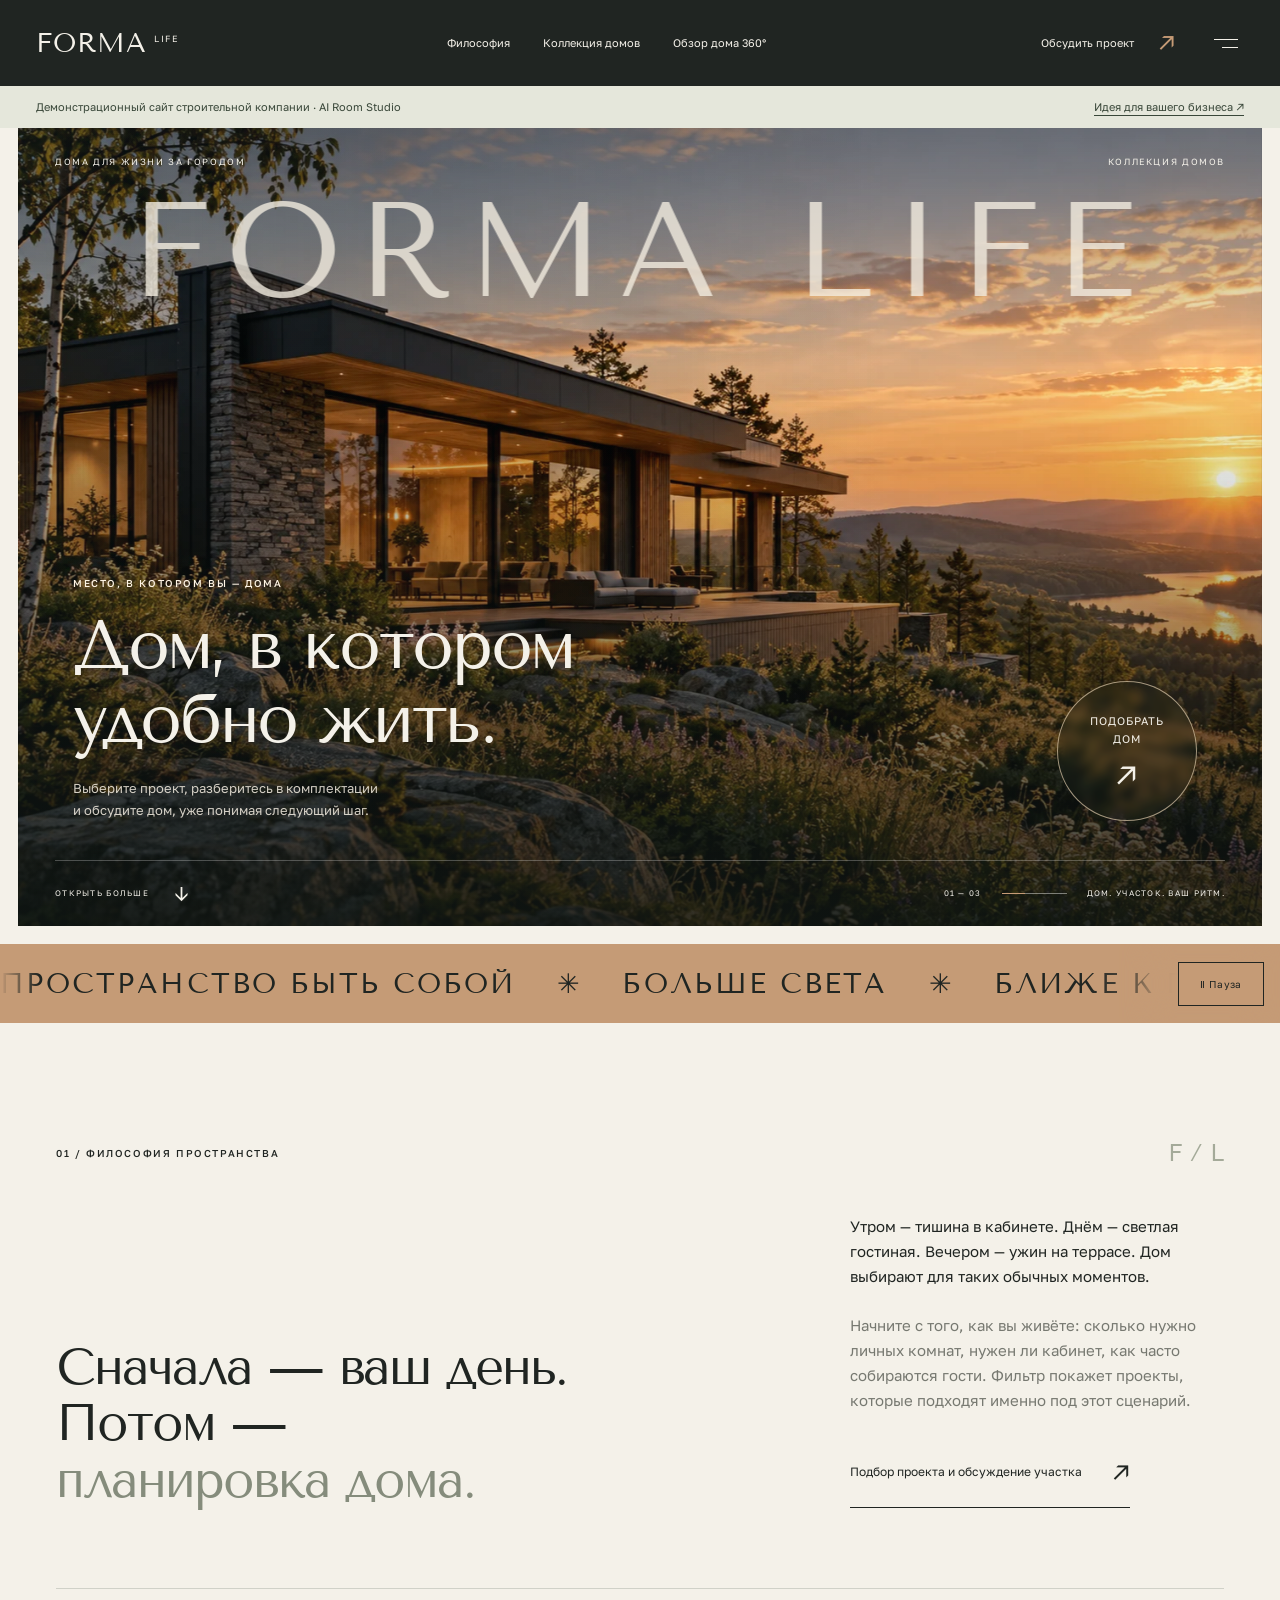
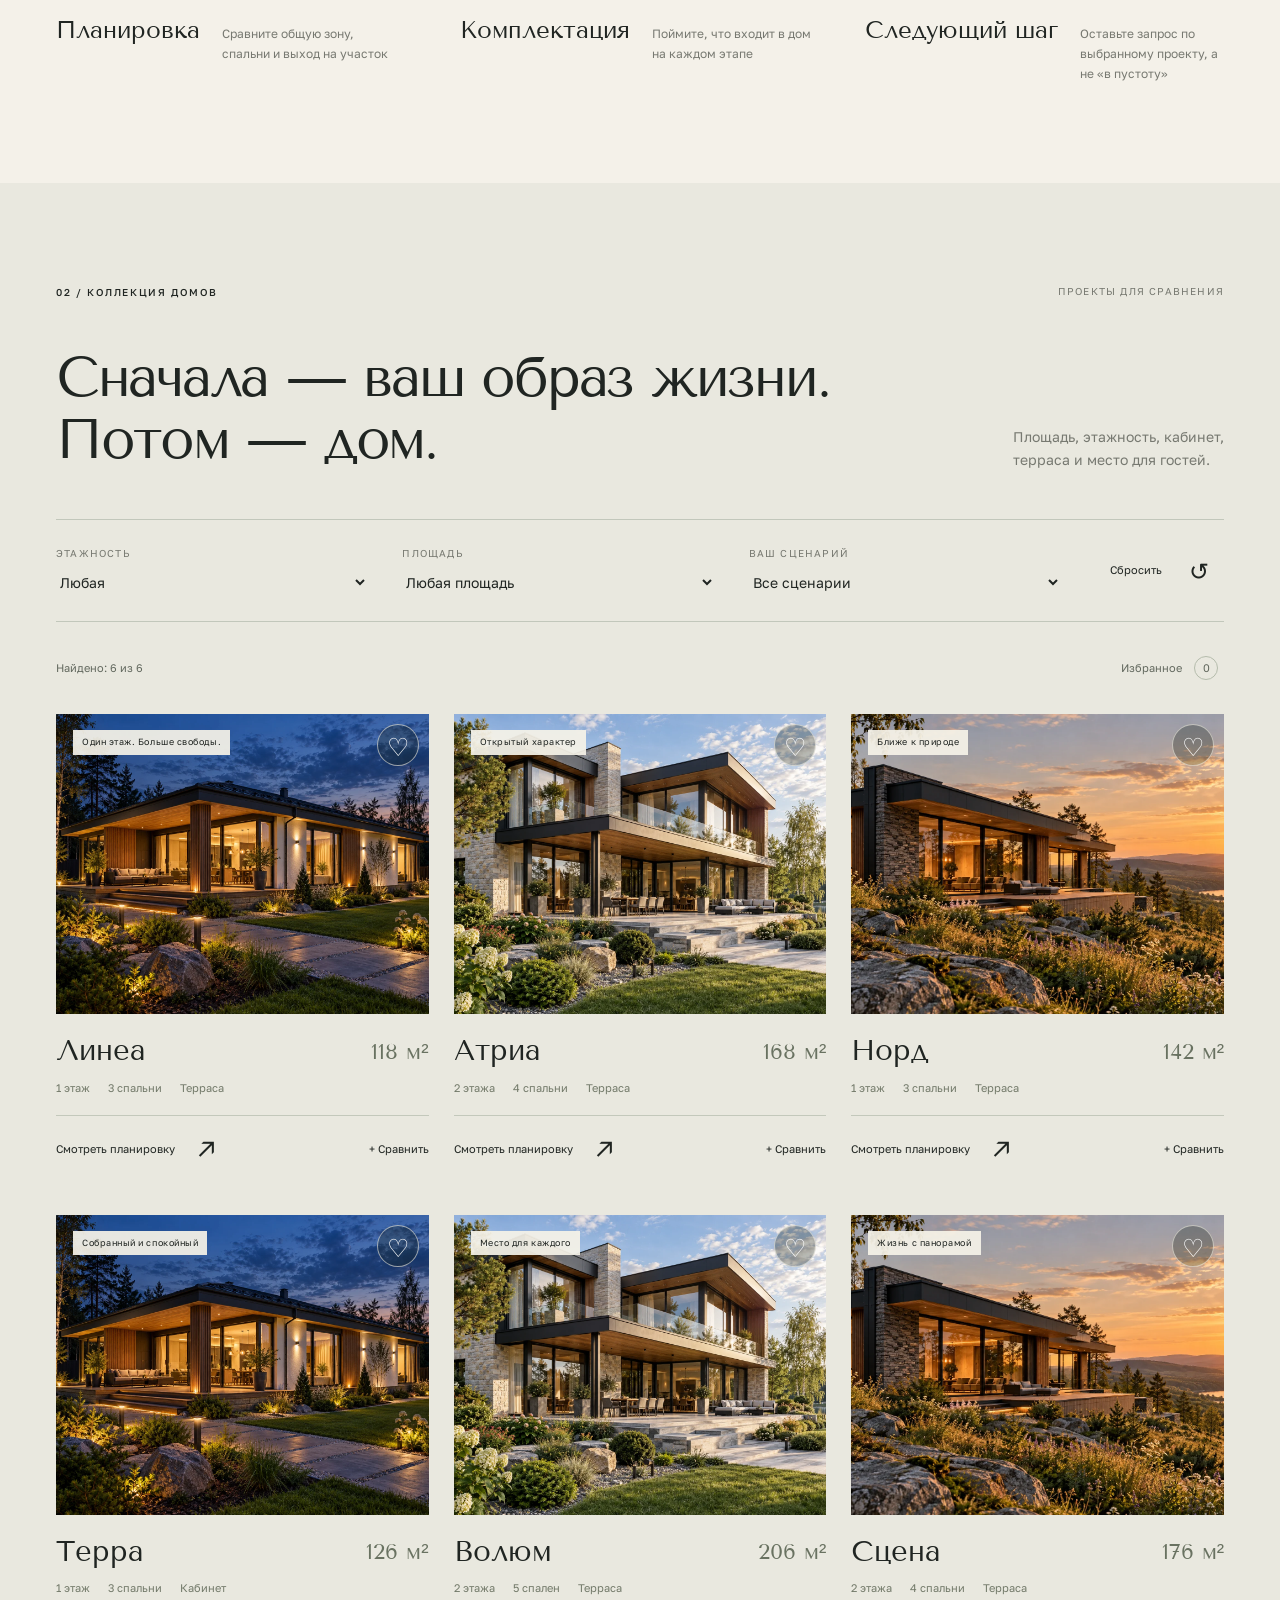
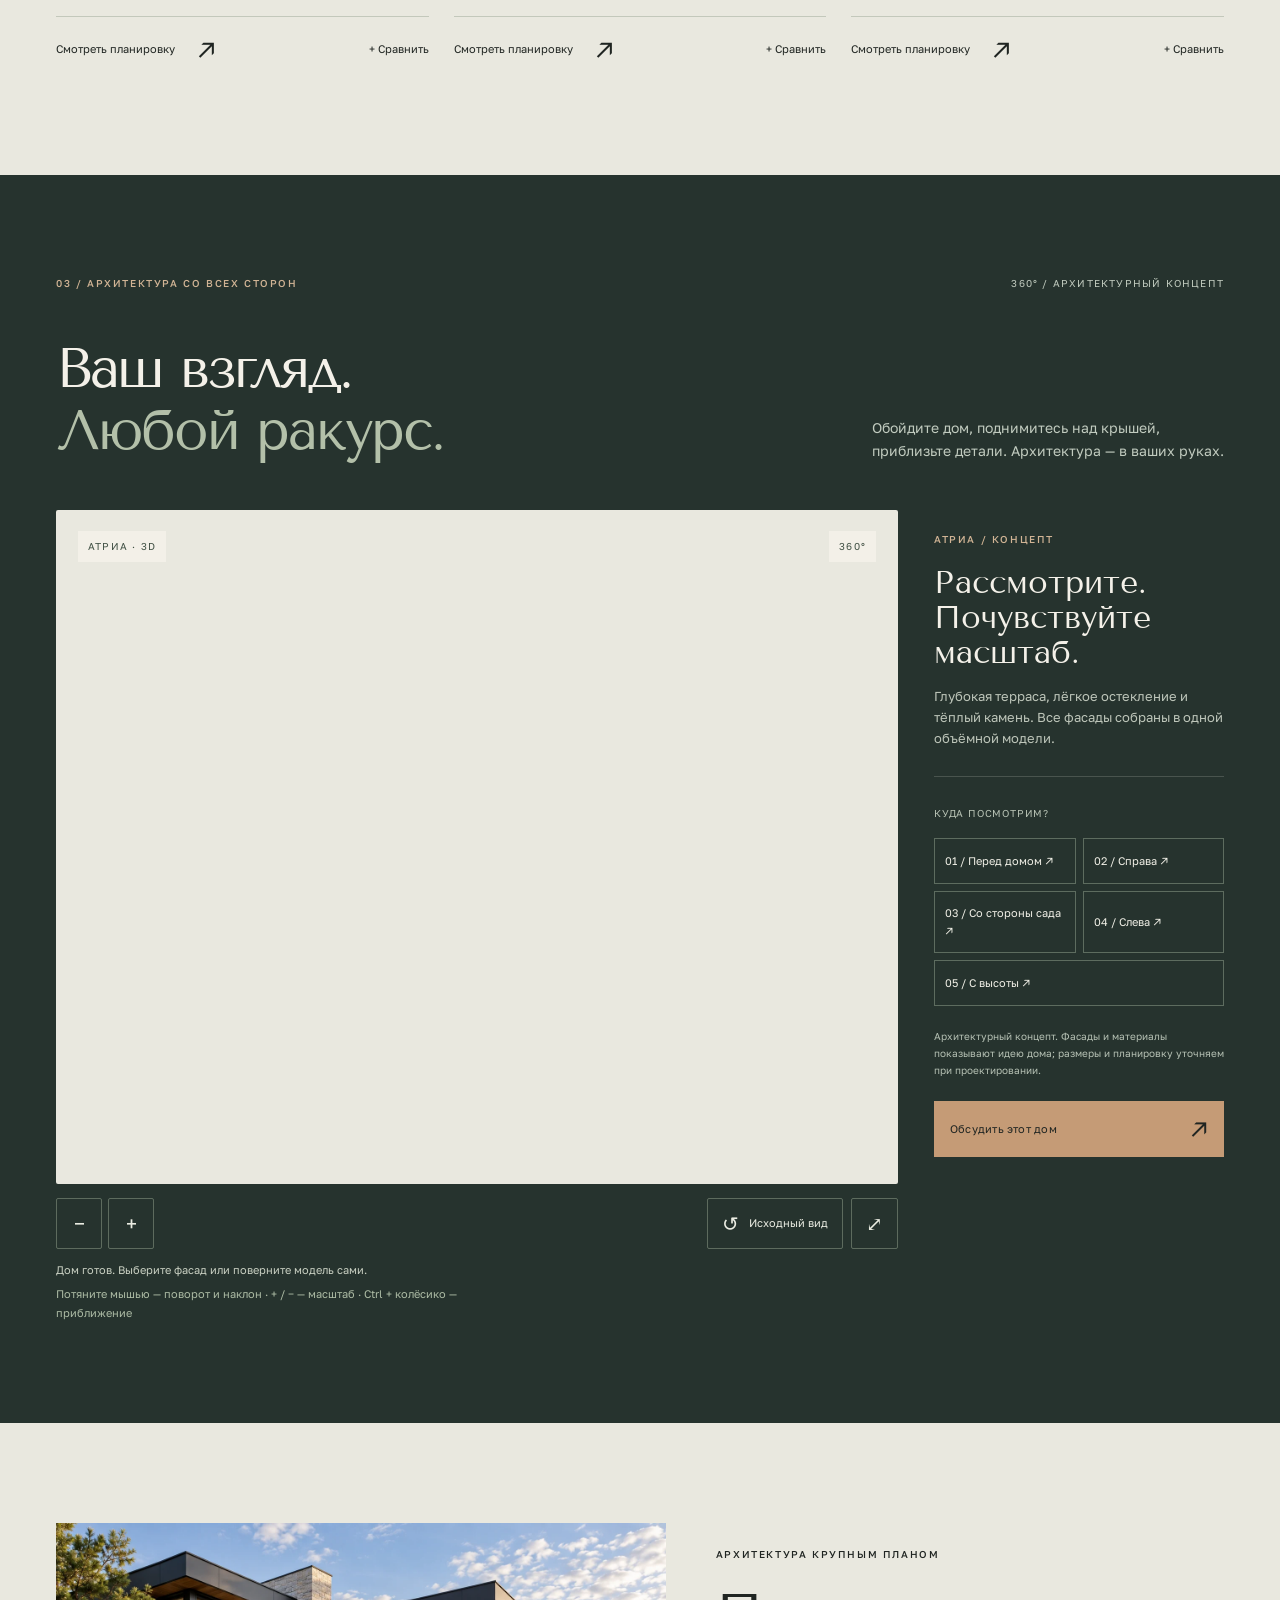
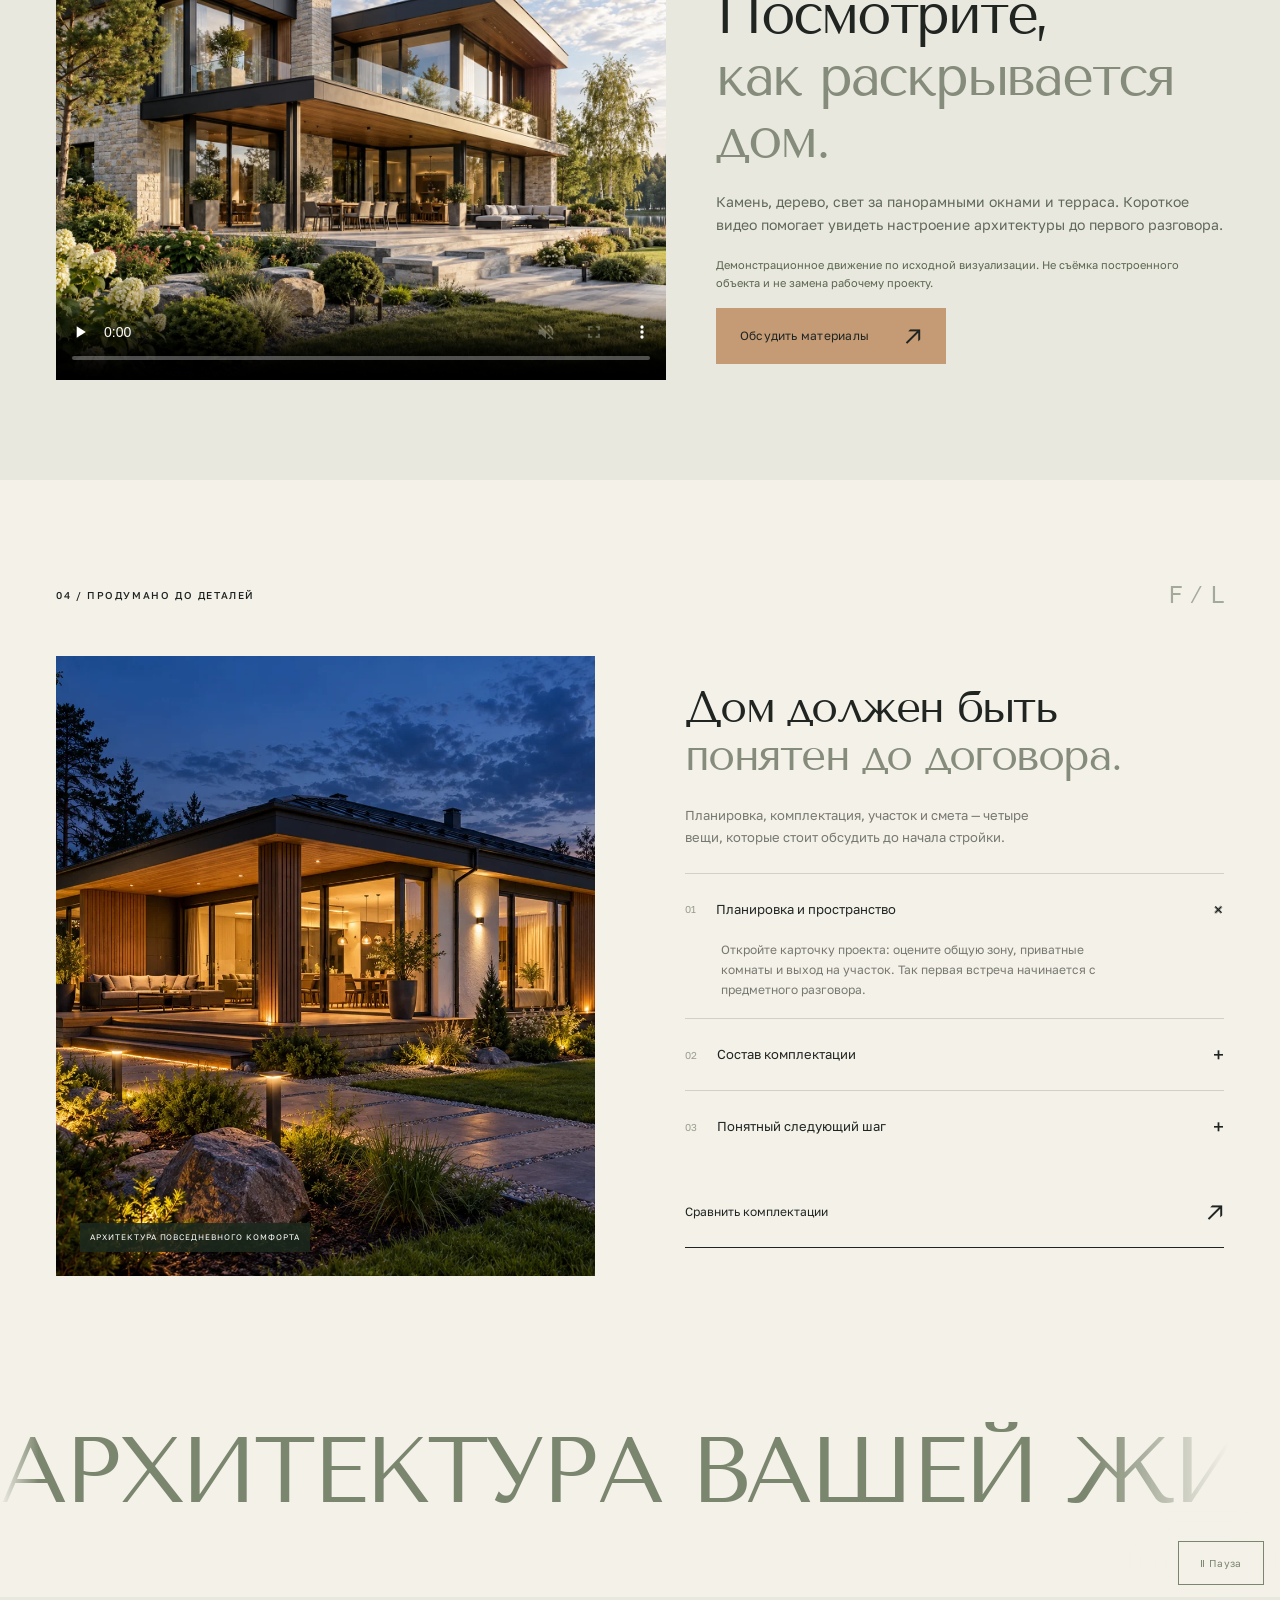
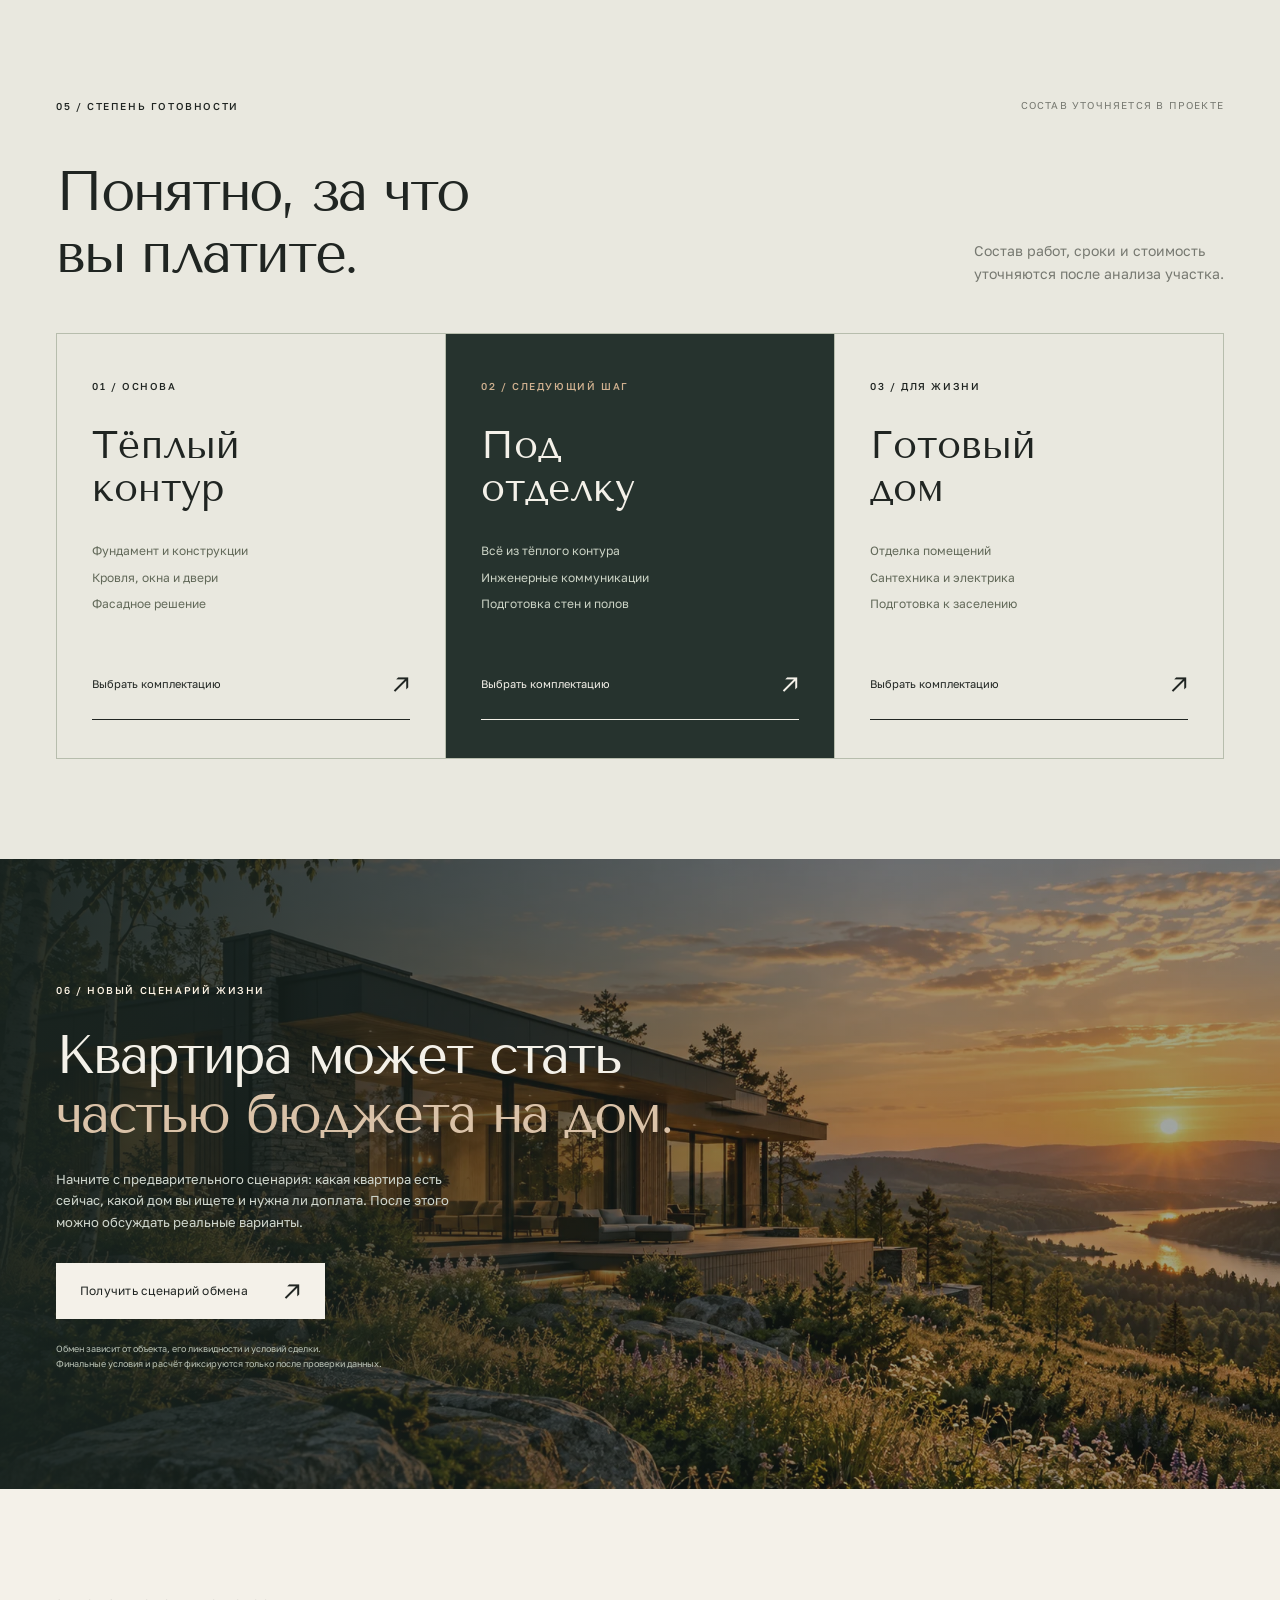
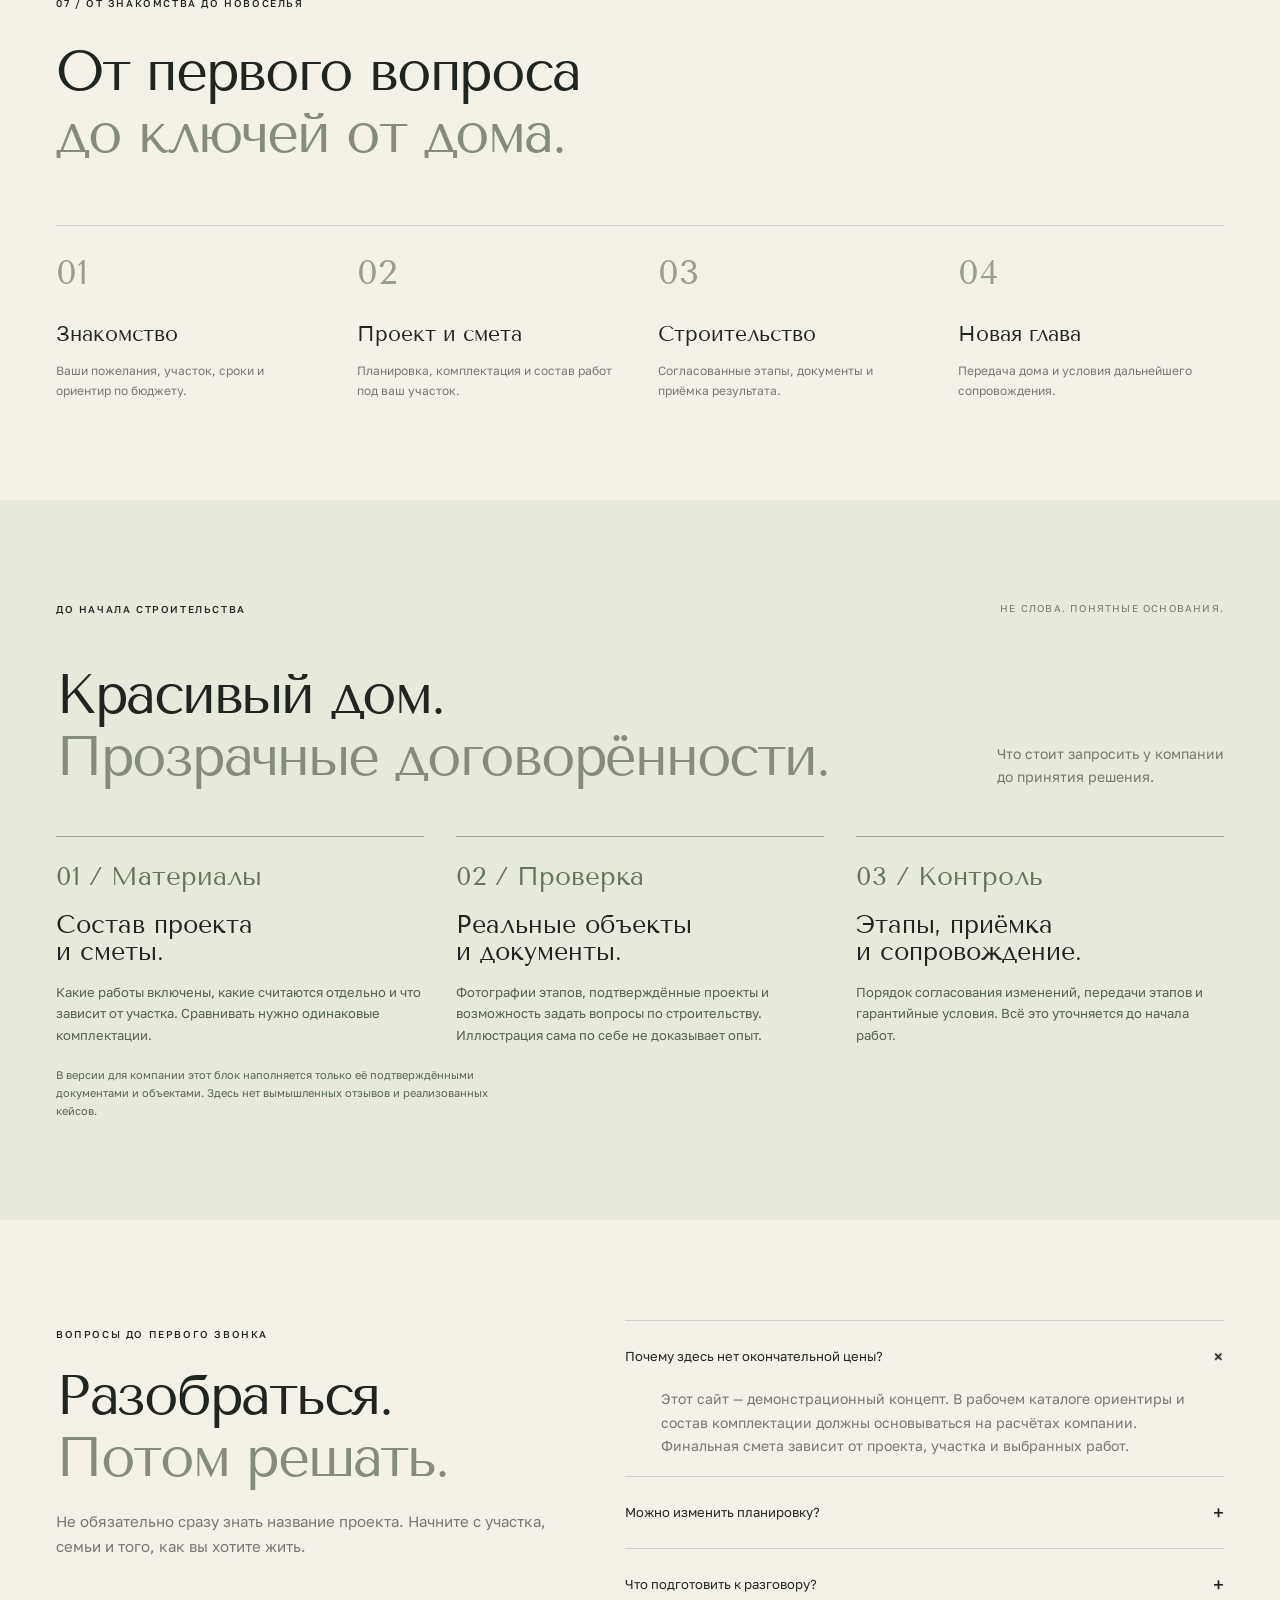
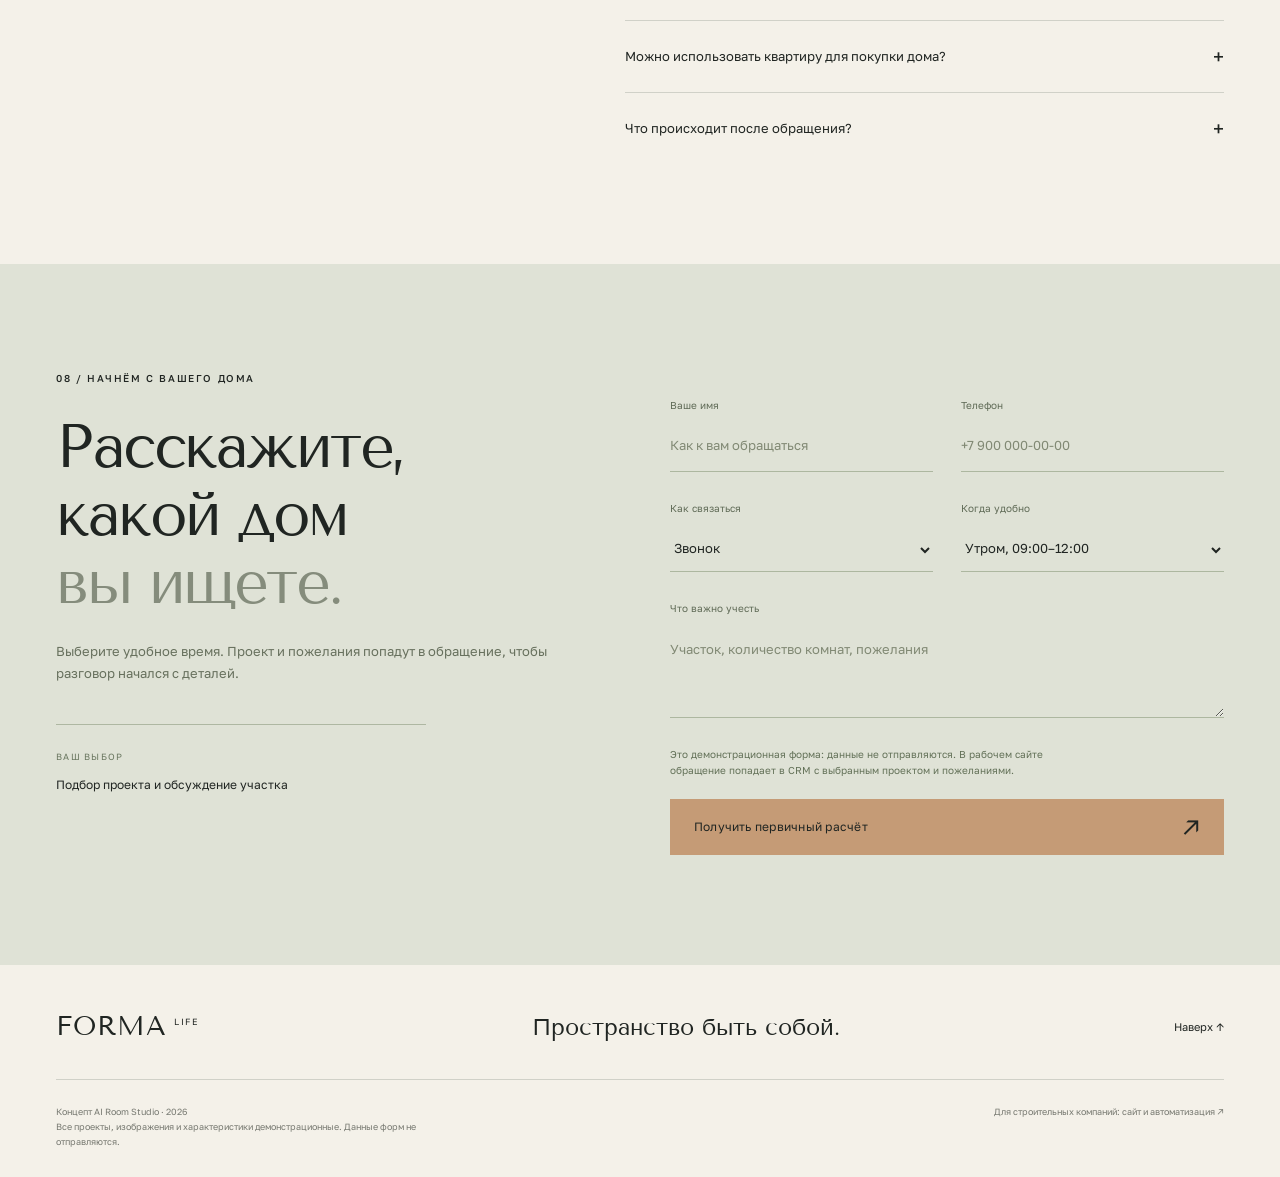
==== commit bc940eb3: "feat: replace frame viewer with interactive 3d house Co-Authored-By: Codex <noreply@openai.com>" ====
--- a/index.html
+++ b/index.html
@@ -2,13 +2,14 @@
 <html lang="ru">
 <head>
   <meta charset="utf-8"><meta name="viewport" content="width=device-width, initial-scale=1">
+  <script type="importmap">{"imports":{"three":"./vendor/three.module.js"}}</script>
   <meta name="description" content="FORMA LIFE — выберите дом по образу жизни, сравните комплектации и рассмотрите архитектуру со всех сторон. Демонстрационный концепт AI Room Studio.">
   <meta name="theme-color" content="#202522"><title>FORMA LIFE — дома, планировки и обзор 360°</title>
   <meta property="og:title" content="FORMA LIFE — дом, в котором удобно жить"><meta property="og:description" content="Выберите проект, рассмотрите дом со всех сторон и определите следующий шаг. Демонстрационный концепт AI Room Studio."><meta property="og:image" content="assets/hero.webp">
   <link rel="icon" href="data:image/svg+xml,%3Csvg xmlns='http://www.w3.org/2000/svg' viewBox='0 0 64 64'%3E%3Crect width='64' height='64' fill='%23202522'/%3E%3Cpath d='M18 49V15h30v5H24v10h20v5H24v14Z' fill='%23e1a777'/%3E%3C/svg%3E">
   <link rel="preload" href="fonts/TenorSans-Regular.ttf" as="font" type="font/ttf" crossorigin>
   <link rel="preload" href="fonts/GolosText.ttf" as="font" type="font/ttf" crossorigin>
-  <link rel="stylesheet" href="style.css"><link rel="stylesheet" href="motion.css"><link rel="stylesheet" href="cinema.css?v=photoreal-1"><link rel="stylesheet" href="orbit.css?v=1"><link rel="stylesheet" href="client-concept.css?v=client-1"><script src="app.js?v=client-1" defer></script><script src="motion.js?v=client-1" defer></script><script src="client-site.js?v=client-1" defer></script>
+  <link rel="stylesheet" href="style.css"><link rel="stylesheet" href="motion.css"><link rel="stylesheet" href="cinema.css?v=photoreal-1"><link rel="stylesheet" href="model-viewer.css?v=model-1"><link rel="stylesheet" href="client-concept.css?v=client-1"><script src="app.js?v=model-1" defer></script><script src="motion.js?v=client-1" defer></script><script src="client-site.js?v=client-1" defer></script>
 </head>
 <body>
 <a class="skip" href="#main">К содержанию</a>
@@ -42,16 +43,16 @@
 </section>
 <section id="experience" class="experience section">
 <div class="wrap"><div class="section-intro"><span class="eyebrow">03 / Архитектура со всех сторон</span><span class="small-note">360° / АРХИТЕКТУРНЫЙ КОНЦЕПТ</span></div>
-<div class="section-heading"><h2>Обойдите дом.<br><em>Выберите свой ракурс.</em></h2><p>Фасады, терраса и объём дома.<br>Потяните изображение влево или вправо.</p></div>
+<div class="section-heading"><h2>Ваш взгляд.<br><em>Любой ракурс.</em></h2><p>Обойдите дом, поднимитесь над крышей,<br>приблизьте детали. Архитектура — в ваших руках.</p></div>
 <div class="viewer-layout"><div class="house360-area">
 <div class="house360-viewport" id="house360Viewport" role="group" aria-label="Архитектурная визуализация дома Атриа">
 <img src="assets/orbit-v2/frame-000.webp" loading="lazy" width="1200" height="900" alt="Концепт дома Атриа: камень, дерево, панорамное остекление и терраса">
-<div class="house360-overlay" id="house360Overlay"><span class="eyebrow">АТРИА / СМОТРЕТЬ СО ВСЕХ СТОРОН</span><button id="startHouse360" class="house360-start"><b>360°</b><span>Открыть обзор ↗</span></button><p>Фасады, остекление и терраса — с разных сторон</p></div>
-<div class="house360-corner" aria-hidden="true">АТРИА <span id="house360Angle">0°</span></div>
+<div class="house360-overlay" id="house360Overlay"><span class="eyebrow">АТРИА / ПРОСТРАНСТВО В ДЕТАЛЯХ</span><span class="model-loader" aria-hidden="true"></span><p id="house360Loading">3D-модель откроется, когда вы приблизитесь к ней.</p><button id="house360Retry" class="btn" hidden>Повторить загрузку</button></div>
+<div class="house360-corner" aria-hidden="true"><span>АТРИА · 3D</span><span id="house360Angle">360°</span></div>
 </div>
-<div class="house360-controls" id="house360Controls" hidden><div class="house360-range"><span>0°</span><input id="house360Slider" type="range" min="0" max="71" value="0" aria-label="Ракурс дома"><span>360°</span></div><div class="house360-toolbar"><button id="house360Left" aria-label="Повернуть на 5 градусов влево">←</button><button id="house360Spin" aria-pressed="false">▷ Автообзор</button><button id="house360Right" aria-label="Повернуть на 5 градусов вправо">→</button><button id="house360Reset">Начальный ракурс</button><button id="house360Zoom" aria-pressed="false">+ Масштаб</button><button id="house360Fullscreen" aria-label="Открыть обзор на весь экран">⤢</button></div></div>
-<p class="house360-status" id="house360Status" role="status">Обзор загружается только после нажатия.</p><p class="house360-hint">Мышь или касание — поворот · стрелки клавиатуры — смена ракурса</p>
-</div><div class="config-panel"><span class="eyebrow">Атриа / Концепт</span><h3>Дом с открытым<br>характером.</h3><p>Панорамное остекление, просторная терраса и приватные комнаты на втором этаже.</p><div class="config-group"><span>Быстрый выбор ракурса</span><div class="house360-presets" role="group" aria-label="Фасады дома"><button data-house-angle="0" aria-pressed="true">01 / Главный ракурс ↗</button><button data-house-angle="90" aria-pressed="false">02 / Справа ↗</button><button data-house-angle="180" aria-pressed="false">03 / Обратная сторона ↗</button><button data-house-angle="270" aria-pressed="false">04 / Слева ↗</button></div></div><p class="model-note">Видимые фасады приближены к исходной визуализации. Обратная сторона — концептуальное решение; размеры и планировку уточняем при проектировании.</p><button class="btn copper" id="requestConfiguration">Обсудить этот дом <span>↗</span></button><a class="text-link" href="#films">Архитектура крупным планом <span>↓</span></a></div></div></div>
+<div class="house360-controls" id="house360Controls" hidden><div class="house360-toolbar"><button id="house360Touch" aria-pressed="false">Вращать дом</button><div class="model-zoom"><button id="house360ZoomOut" aria-label="Отдалить дом">−</button><button id="house360ZoomIn" aria-label="Приблизить дом">+</button></div><button id="house360Reset" aria-label="Вернуть исходный ракурс">↺ <span>Исходный вид</span></button><button id="house360Fullscreen" aria-label="На весь экран">⤢</button></div></div>
+<p class="house360-status" id="house360Status" role="status">Загрузка объёмной модели по мере просмотра страницы.</p><p class="house360-hint"><span class="desktop-hint">Потяните мышью — поворот и наклон · + / − — масштаб · Ctrl + колёсико — приближение</span><span class="mobile-hint">Нажмите «Вращать дом»: один палец — поворот, два — масштаб. «Готово» вернёт прокрутку страницы.</span></p>
+</div><div class="config-panel"><span class="eyebrow">Атриа / Концепт</span><h3>Рассмотрите.<br>Почувствуйте масштаб.</h3><p>Глубокая терраса, лёгкое остекление и тёплый камень. Все фасады собраны в одной объёмной модели.</p><div class="config-group"><span>Куда посмотрим?</span><div class="house360-presets" role="group" aria-label="Фасады дома"><button data-house-view="front" aria-pressed="false">01 / Перед домом ↗</button><button data-house-view="right" aria-pressed="false">02 / Справа ↗</button><button data-house-view="back" aria-pressed="false">03 / Со стороны сада ↗</button><button data-house-view="left" aria-pressed="false">04 / Слева ↗</button><button data-house-view="top" aria-pressed="false">05 / С высоты ↗</button></div></div><p class="model-note">Архитектурный концепт. Фасады и материалы показывают идею дома; размеры и планировку уточняем при проектировании.</p><button class="btn copper" id="requestConfiguration">Обсудить этот дом <span>↗</span></button></div></div></div>
 </section>
 <section class="client-films section" id="films"><div class="wrap film-layout"><video id="houseFilm" controls muted playsinline preload="none" poster="assets/house-large.webp" aria-label="Архитектурное видео дома Атриа"><source src="assets/atria-approach.mp4" type="video/mp4"></video><div class="film-copy"><span class="eyebrow">Архитектура крупным планом</span><h2>Посмотрите,<br><em>как раскрывается дом.</em></h2><p>Камень, дерево, свет за панорамными окнами и терраса. Короткое видео помогает увидеть настроение архитектуры до первого разговора.</p><small>Демонстрационное движение по исходной визуализации. Не съёмка построенного объекта и не замена рабочему проекту.</small><button class="btn copper" data-request="Обсудить архитектуру и материалы">Обсудить материалы <span>↗</span></button></div></div></section>
 <section class="materials section wrap" id="details"><div class="section-intro"><span class="eyebrow">04 / Продумано до деталей</span><span class="section-mark">F / L</span></div><div class="material-layout"><div class="material-photo"><img src="assets/house-compact.webp" loading="lazy" alt="Одноэтажный дом с натуральной отделкой и камерной террасой"><span>АРХИТЕКТУРА ПОВСЕДНЕВНОГО КОМФОРТА</span></div><div class="material-copy"><h2>Дом должен быть<br><em>понятен до договора.</em></h2><p>Планировка, комплектация, участок и смета — четыре вещи, которые стоит обсудить до начала стройки.</p><div class="detail-list"><details open><summary><span>01</span> Планировка и пространство <b>+</b></summary><p>Откройте карточку проекта: оцените общую зону, приватные комнаты и выход на участок. Так первая встреча начинается с предметного разговора.</p></details><details><summary><span>02</span> Состав комплектации <b>+</b></summary><p>Сравните три уровня готовности. После выбора проекта и анализа участка компания фиксирует состав работ, сроки и стоимость в смете.</p></details><details><summary><span>03</span> Понятный следующий шаг <b>+</b></summary><p>Заявка содержит выбранный проект, комплектацию и ваши пожелания. Специалист видит контекст до звонка, поэтому вам не нужно повторять вводные.</p></details></div><a href="#packages" class="text-link">Сравнить комплектации <span>↗</span></a></div></div></section>
--- a/model-viewer.css
+++ b/model-viewer.css
@@ -0,0 +1,43 @@
+/* Architectural model: spatial controls, no timeline or playback. */
+.house360-area{min-width:0;position:relative}
+.house360-viewport{position:relative;aspect-ratio:5/4;min-height:430px;background:#e9e8df;overflow:hidden;isolation:isolate;border-radius:2px;touch-action:pan-y}
+.house360-viewport>img,.house360-viewport>canvas{display:block;width:100%;height:100%;position:absolute;inset:0;object-fit:cover}
+.house360-viewport>img{pointer-events:none}
+.house360-viewport>canvas{cursor:grab;outline:0}
+.house360-viewport>canvas:active{cursor:grabbing}
+.house360-viewport>canvas:focus-visible{outline:3px solid #ad815d;outline-offset:-4px}
+.house360-overlay{position:absolute;inset:0;z-index:2;display:flex;flex-direction:column;align-items:center;justify-content:center;gap:22px;padding:30px;text-align:center;color:#fff;background:#1e302bab;backdrop-filter:blur(3px)}
+.house360-overlay p{font-size:13px;max-width:340px}
+.house360-overlay .btn{border:1px solid #ffffff77;min-height:48px;color:white}
+.model-loader{width:40px;height:40px;border:1px solid #ffffff40;border-top-color:#fff;border-radius:50%;animation:model-load 1.2s linear infinite}
+@keyframes model-load{to{transform:rotate(360deg)}}
+.house360-viewport[data-state=error] .model-loader{display:none}
+.house360-corner{position:absolute;top:21px;left:22px;right:22px;display:flex;justify-content:space-between;pointer-events:none;color:#405044;font-size:10px;letter-spacing:.12em;z-index:1}
+.house360-corner span{background:#f5f2e9db;padding:7px 10px;font-variant-numeric:tabular-nums}
+.house360-toolbar{display:flex;align-items:center;gap:8px;padding-top:14px}
+.house360-toolbar button{min-width:46px;min-height:46px;color:#eaece2;border:1px solid #a5b39d70;border-radius:2px;font-size:20px;padding:8px 14px}
+.house360-toolbar button:hover{border-color:#dab793;background:#ffffff0b}
+.house360-toolbar button:focus-visible,.house360-presets button:focus-visible{outline:2px solid #d9b891;outline-offset:3px}
+.model-zoom{display:flex;gap:6px}
+#house360Reset{font-size:20px;display:flex;gap:10px;align-items:center;margin-left:auto}
+#house360Reset span{font-size:11px}
+#house360Touch{display:none;font-size:11px;line-height:1.35}
+.house360-status,.house360-hint{color:#cad1c3;font-size:11px;line-height:1.7;margin-top:12px}
+.house360-hint{color:#adbca5;margin-top:6px}
+.mobile-hint{display:none}
+.house360-presets{display:grid;grid-template-columns:1fr 1fr;gap:7px;margin-top:14px}
+.house360-presets button{min-height:46px;text-align:left;padding:12px 10px;border:1px solid #a5b39d70;color:#f1f0e7;font-size:11px}
+.house360-presets button:last-child{grid-column:1/-1}
+.house360-presets button[aria-pressed=true]{color:#23372b;background:#e8e9de}
+.house360-presets button:disabled{opacity:.45;cursor:wait}
+.config-panel h3{font-size:32px}
+.house360-area:fullscreen,.house360-expanded{background:#24392e;width:100vw;height:100dvh;padding:16px;display:flex;flex-direction:column;z-index:1000}
+.house360-expanded{position:fixed;inset:0}
+.model-expanded{overflow:hidden}
+.house360-area:fullscreen .house360-viewport,.house360-expanded .house360-viewport{flex:1;width:100%;aspect-ratio:auto;min-height:0}
+.house360-area:fullscreen .house360-status,.house360-expanded .house360-status{display:none}
+.house360-area:fullscreen .house360-hint,.house360-expanded .house360-hint{margin:8px 0 0}
+[hidden]{display:none!important}
+@media(max-width:900px){.house360-viewport{min-height:400px}.house360-presets{grid-template-columns:1fr 1fr}}
+@media(max-width:700px){.house360-viewport{min-height:370px;aspect-ratio:1/1.1}.house360-corner{top:12px;left:12px;right:12px;font-size:9px}.house360-toolbar{flex-wrap:wrap;gap:7px}#house360Touch{display:block;flex:1 0 100%;background:#e9eade;color:#25382e;font-size:12px}#house360Touch[aria-pressed=true]{background:#bf9979}.desktop-hint{display:none}.mobile-hint{display:inline}.house360-viewport.touch-active{outline:2px solid #cba67f;outline-offset:3px}.house360-status,.house360-hint{font-size:10px}.config-panel h3{font-size:29px}.house360-presets button{font-size:11px}}
+@media(prefers-reduced-motion:reduce){.model-loader{animation:none;border-color:#fff}}
